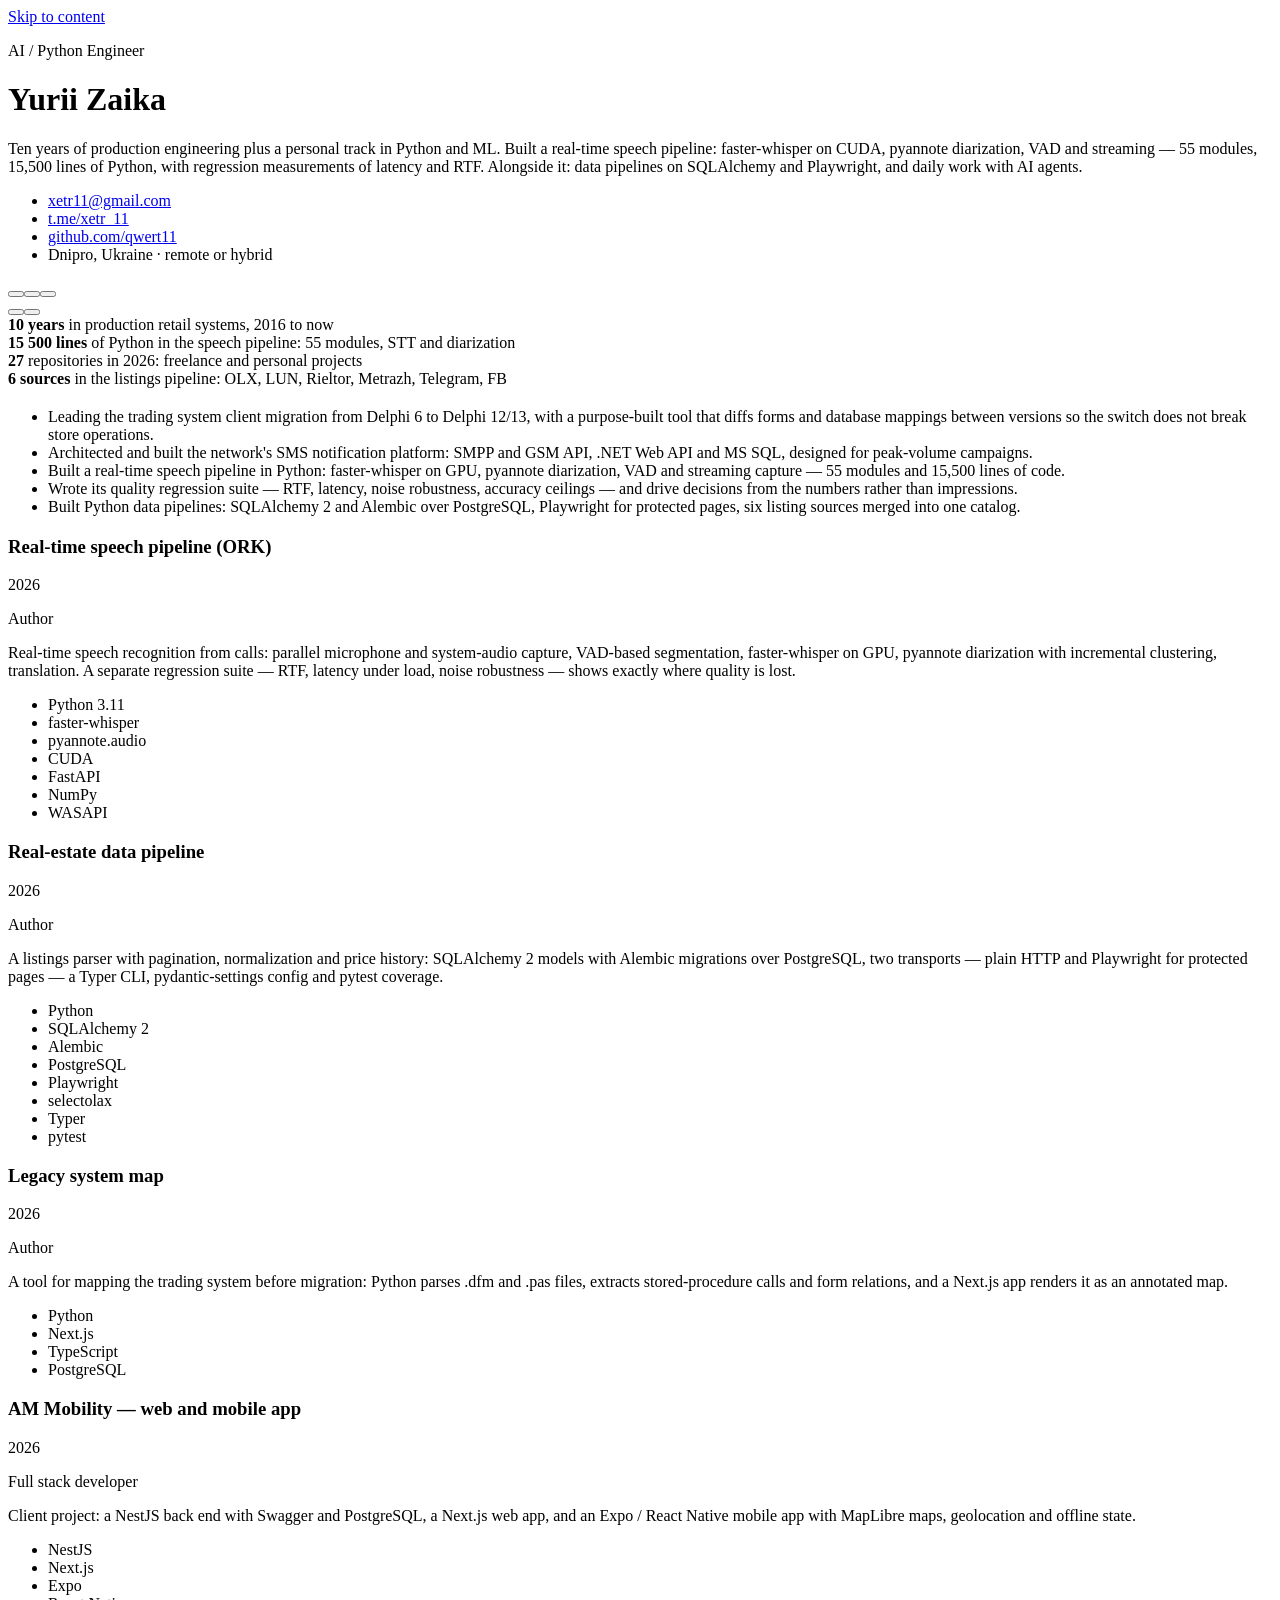
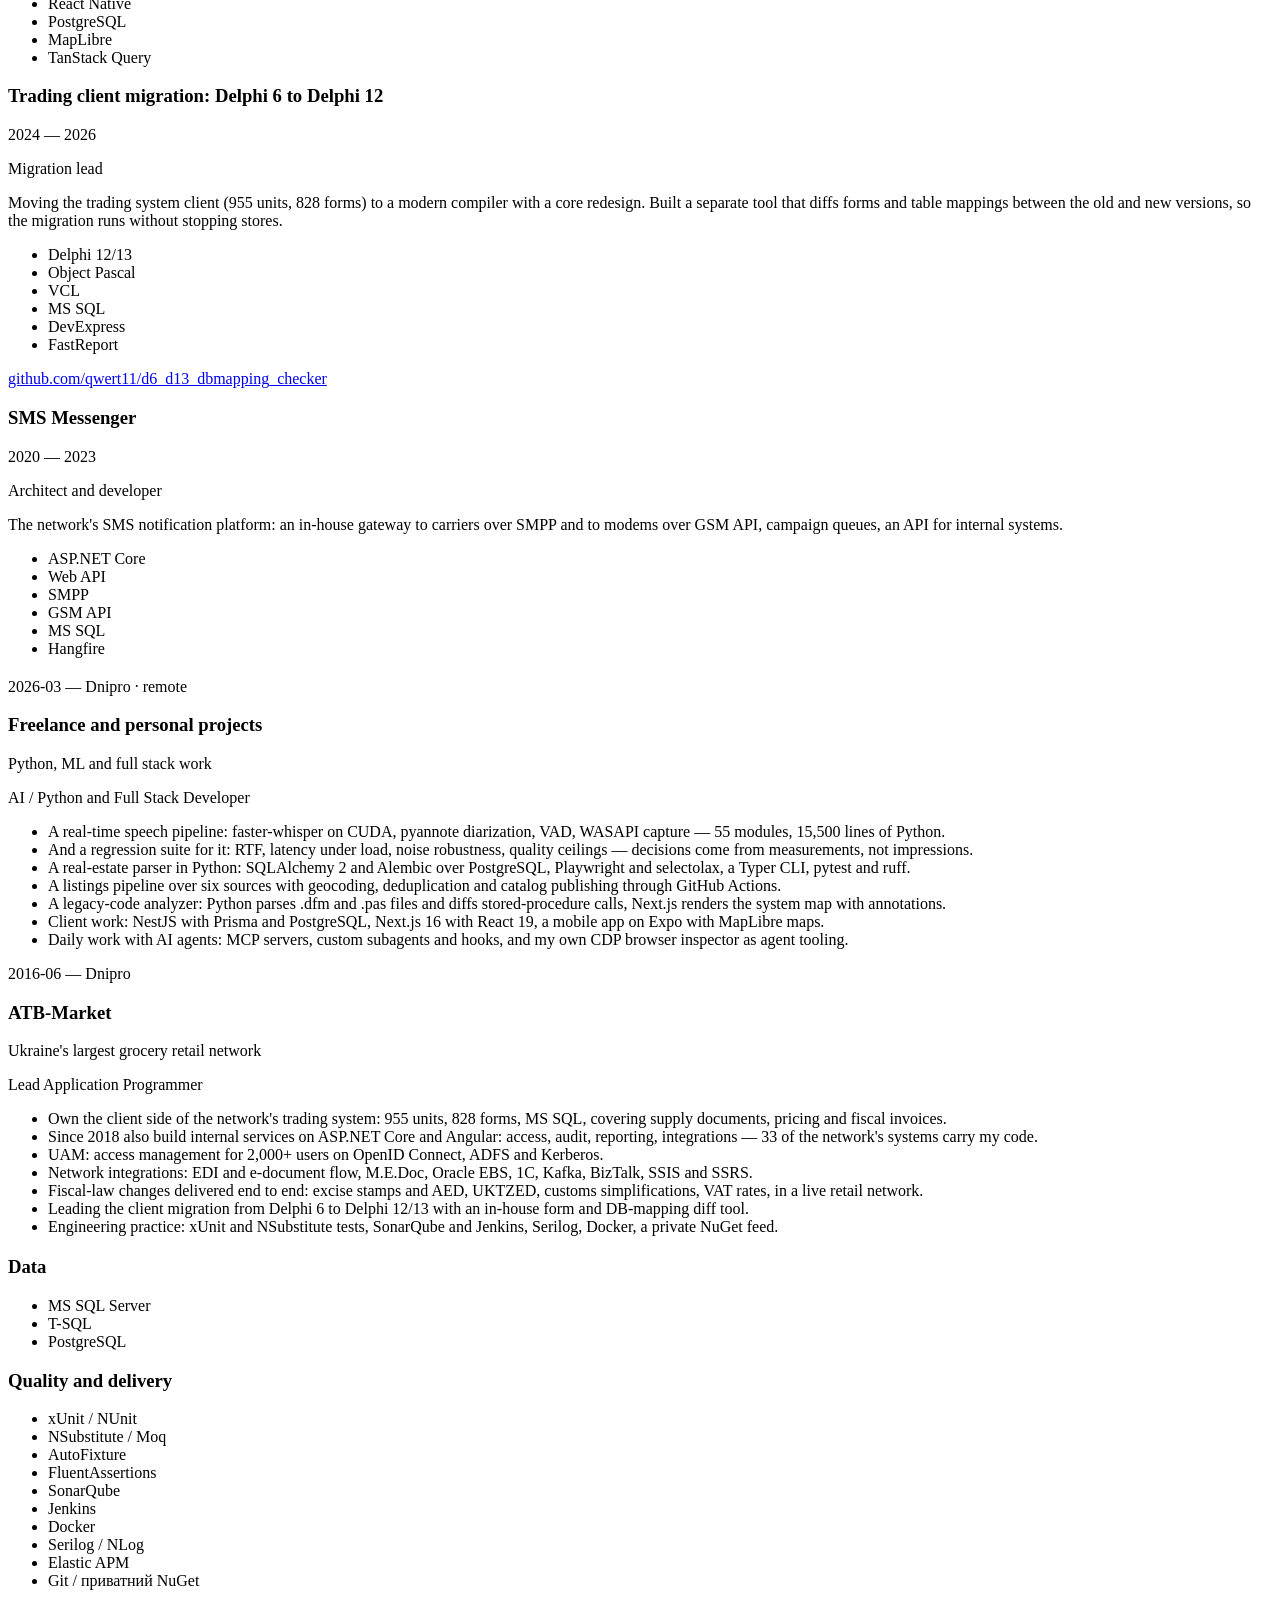
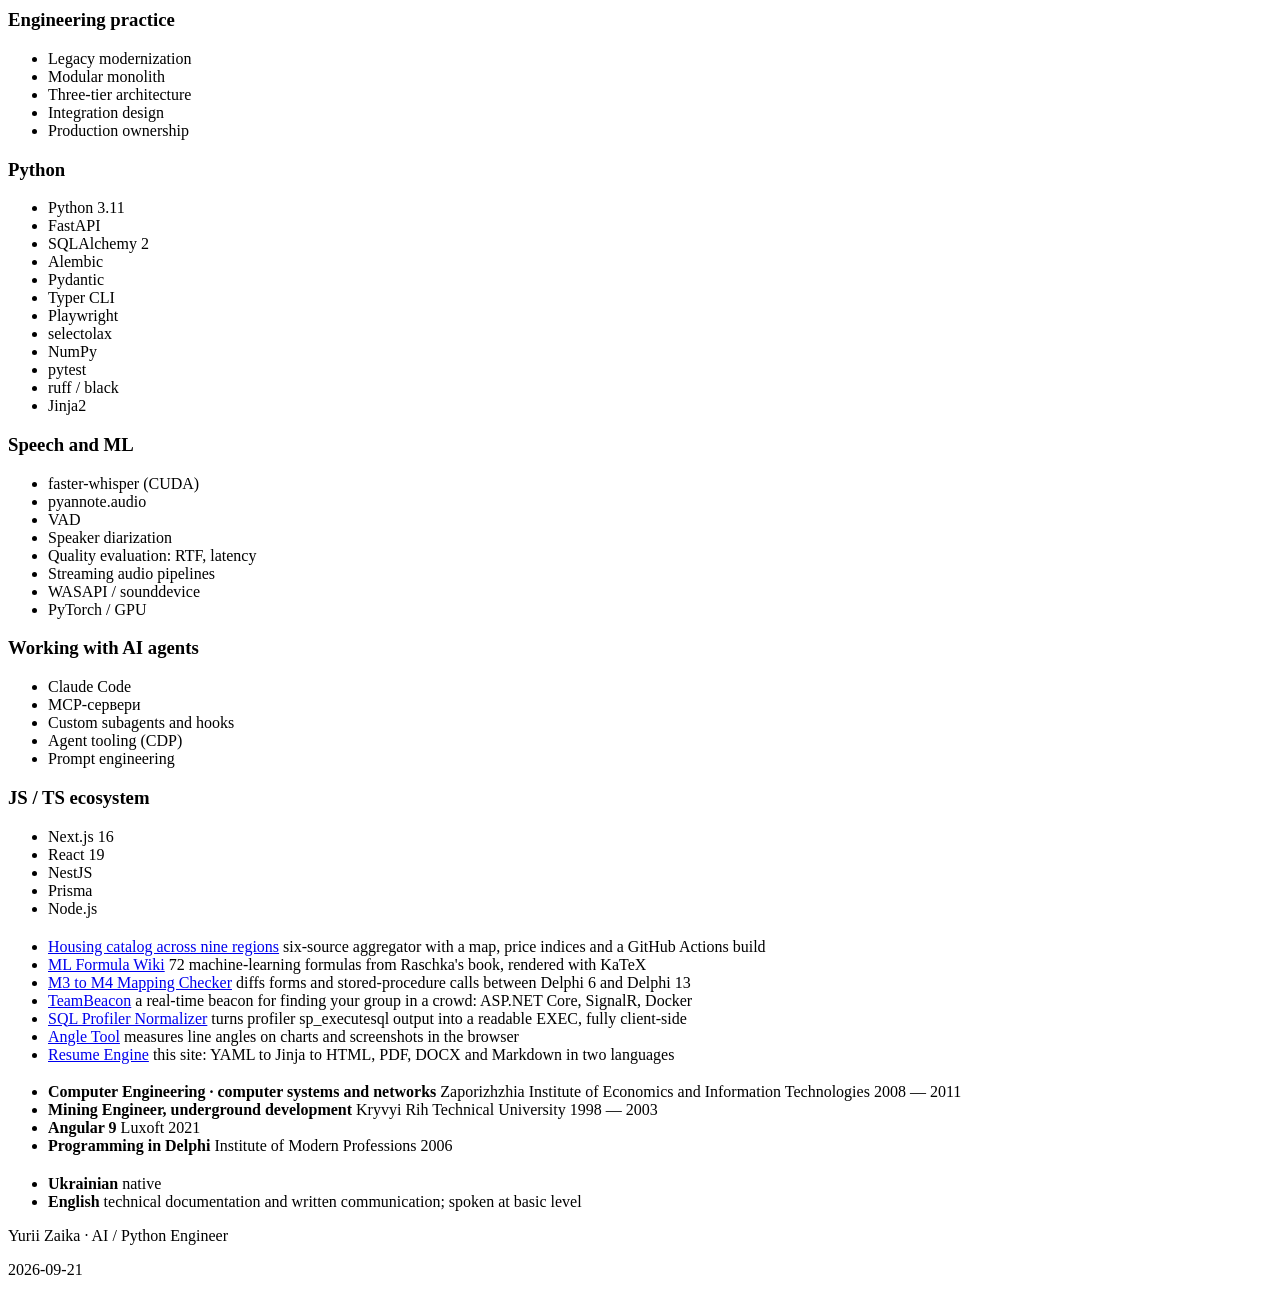
==== output/ai/index.html @ 25d749e8 "Профиль AI / Python и фриланс-проекты из GitHub - новая вкладка «AI / Python»: титул AI / Python Eng" ====
<!doctype html>
<html lang="en">
<head>
<meta charset="utf-8">
<meta name="viewport" content="width=device-width,initial-scale=1">
<title>Yurii Zaika — AI / Python Engineer</title>
<meta name="description" content="Ten years of production engineering plus a personal track in Python and ML. Built a real-time speech pipeline: faster-whisper on CUDA, pyannote diarization, VAD and streaming — 55 modules, 15,500 lines of Python, with regression measurements of latency and RTF. Alongside it: data pipelines on SQLAlchemy and Playwright, and daily work with AI agents.">
<link rel="preconnect" href="https://fonts.googleapis.com">
<link rel="preconnect" href="https://fonts.gstatic.com" crossorigin>
<link rel="stylesheet" href="https://fonts.googleapis.com/css2?family=Instrument+Sans:wght@400;500;600&family=Instrument+Serif:ital@0;1&family=JetBrains+Mono:wght@400;500&display=swap">
<link rel="stylesheet" href="../assets/css/site.css">
</head>
<body data-target="ai">
<script>window.RESUME_DATA = {"profile": {"name": {"uk": "Юрій Заїка", "en": "Yurii Zaika"}, "location": {"uk": "Дніпро, Україна · віддалено або гібрид", "en": "Dnipro, Ukraine · remote or hybrid"}, "titles": {"full": {"uk": "Провідний інженер ПЗ · .NET та Delphi", "en": "Lead Software Engineer · .NET & Delphi"}, "dotnet": {"uk": "Senior .NET інженер", "en": "Senior .NET Engineer"}, "delphi": {"uk": "Senior Delphi інженер · модернізація legacy", "en": "Senior Delphi Engineer · Legacy Modernization"}, "web": {"uk": "Full Stack інженер · .NET та Angular", "en": "Full Stack Engineer · .NET & Angular"}, "ai": {"uk": "AI / Python інженер", "en": "AI / Python Engineer"}}, "summary": {"full": {"uk": "Десять років усередині ядра однієї роздрібної мережі: торгова система на Delphi, якою щодня працюють магазини, і сервіси на ASP.NET Core, що поступово забирають її функції. Доступи для 2000+ користувачів, фіскальні та EDI-інтеграції, міграція клієнта з Delphi 6 на Delphi 12.", "en": "Ten years inside the core systems of one retail network: a Delphi trading platform that stores run on daily, and ASP.NET Core services that keep taking over its functions. Access control for 2,000+ users, fiscal and EDI integrations, and an ongoing Delphi 6 to Delphi 12 client migration."}, "dotnet": {"uk": "Senior .NET інженер: ASP.NET Core та Web API на .NET 7, EF Core і T-SQL, інтеграції з Kafka, EDI, M.E.Doc та Oracle EBS, аутентифікація через OIDC, ADFS і Kerberos. Власна система керування доступом на 2000+ користувачів.", "en": "Senior .NET engineer: ASP.NET Core and Web API on .NET 7, EF Core and T-SQL, integrations over Kafka, EDI, M.E.Doc and Oracle EBS, authentication through OIDC, ADFS and Kerberos. Built the in-house access management system used by 2,000+ people."}, "delphi": {"uk": "Delphi-інженер із десятирічним досвідом супроводу торгової системи у продакшені: 955 модулів, 828 форм, MS SQL. Веду міграцію клієнта з Delphi 6 на Delphi 12 і написав інструмент звіряння форм та мапінгу БД між версіями.", "en": "Delphi engineer with ten years of production ownership of a retail trading system: 955 units, 828 forms, MS SQL. Currently migrating the client from Delphi 6 to Delphi 12, with a purpose-built tool that diffs forms and database mappings between the two versions."}, "web": {"uk": "Full stack інженер: ASP.NET Core та Web API на бекенді, Angular 13 з Kendo UI і Razor на фронті, real-time через SignalR. Внутрішні системи для роздрібної мережі — доступи, аудит, звітність, інтеграції.", "en": "Full stack engineer: ASP.NET Core and Web API on the back end, Angular 13 with Kendo UI and Razor on the front, real-time over SignalR. Internal systems for a retail network: access control, audit, reporting, integrations."}, "ai": {"uk": "Десять років промислової розробки — і власний трек у Python та ML. Побудував голосовий пайплайн реального часу: faster-whisper на CUDA, діаризація pyannote, VAD і потокова обробка — 55 модулів, 15 500 рядків Python, з регресійними замірами затримки та RTF. Поряд — конвеєри даних на SQLAlchemy і Playwright та щоденна робота з ІІ-агентами.", "en": "Ten years of production engineering plus a personal track in Python and ML. Built a real-time speech pipeline: faster-whisper on CUDA, pyannote diarization, VAD and streaming — 55 modules, 15,500 lines of Python, with regression measurements of latency and RTF. Alongside it: data pipelines on SQLAlchemy and Playwright, and daily work with AI agents."}}, "contacts": [{"id": "email", "label": "xetr11@gmail.com", "href": "mailto:xetr11@gmail.com"}, {"id": "telegram", "label": "t.me/xetr_11", "href": "https://t.me/xetr_11"}, {"id": "github", "label": "github.com/qwert11", "href": "https://github.com/qwert11"}], "metrics": [{"value": "10", "unit": {"uk": "років", "en": "years"}, "label": {"uk": "у виробничих системах роздрібу, з 2016 і донині", "en": "in production retail systems, 2016 to now"}, "tags": ["full", "dotnet", "delphi", "web", "ai"]}, {"value": "2 000+", "unit": {"uk": "", "en": ""}, "label": {"uk": "користувачів у системі доступів, яку я побудував", "en": "users on the access system I built"}, "tags": ["full", "dotnet", "web"]}, {"value": "33", "unit": {"uk": "", "en": ""}, "label": {"uk": "внутрішні системи мережі, у яких є мій код", "en": "internal systems of the network carry my code"}, "tags": ["full", "dotnet", "delphi", "web"]}, {"value": "2", "unit": {"uk": "стеки", "en": "stacks"}, "label": {"uk": "Delphi і .NET — паралельно, без зупинки бізнесу", "en": "Delphi and .NET in parallel, with the business running"}, "tags": ["full", "delphi"]}, {"value": "955", "unit": {"uk": "модулів", "en": "units"}, "label": {"uk": "і 828 форм у клієнті торгової системи", "en": "and 828 forms in the trading system client"}, "tags": ["delphi"]}, {"value": ".NET 7", "unit": {"uk": "", "en": ""}, "label": {"uk": "основна платформа сервісів; ще 3.1, 5 і 6 у супроводі", "en": "the main service platform; 3.1, 5 and 6 also in support"}, "tags": ["dotnet", "web"]}, {"value": "15 500", "unit": {"uk": "рядків", "en": "lines"}, "label": {"uk": "Python у голосовому пайплайні: 55 модулів, STT і діаризація", "en": "of Python in the speech pipeline: 55 modules, STT and diarization"}, "tags": ["ai", "python"]}, {"value": "27", "unit": {"uk": "", "en": ""}, "label": {"uk": "репозиторіїв за 2026 рік: фриланс і власні проєкти", "en": "repositories in 2026: freelance and personal projects"}, "tags": ["ai", "python", "web"]}, {"value": "6", "unit": {"uk": "джерел", "en": "sources"}, "label": {"uk": "у конвеєрі збору оголошень: OLX, ЛУН, Rieltor, Metrazh, Telegram, FB", "en": "in the listings pipeline: OLX, LUN, Rieltor, Metrazh, Telegram, FB"}, "tags": ["ai", "python"]}], "sections": {"stack": {"uk": "Стек", "en": "Stack"}, "strengths": {"uk": "Що я зробив", "en": "What I delivered"}, "summary_cards": {"uk": "Коротко", "en": "At a glance"}, "projects": {"uk": "Ключові проєкти", "en": "Key projects"}, "details": {"uk": "Досвід", "en": "Experience"}, "education": {"uk": "Освіта та сертифікати", "en": "Education and certificates"}, "domain": {"uk": "Предметна область", "en": "Domain knowledge"}, "languages": {"uk": "Мови", "en": "Languages"}, "side": {"uk": "Код на GitHub", "en": "Code on GitHub"}}, "ui": {"auto": {"uk": "Авто", "en": "Auto"}, "light": {"uk": "Світла", "en": "Light"}, "dark": {"uk": "Темна", "en": "Dark"}, "pdf": {"uk": "PDF", "en": "PDF"}, "word": {"uk": "Word", "en": "Word"}, "markdown": {"uk": "Markdown", "en": "Markdown"}, "full": {"uk": "Все", "en": "Full"}, "dotnet": {"uk": ".NET", "en": ".NET"}, "delphi": {"uk": "Delphi", "en": "Delphi"}, "web": {"uk": "Web", "en": "Web"}, "ai": {"uk": "AI / Python", "en": "AI / Python"}, "ua": {"uk": "Укр", "en": "UA"}, "en": {"uk": "Анг", "en": "EN"}, "details_anchor": {"uk": "Деталі нижче", "en": "Details below"}, "present": {"uk": "донині", "en": "present"}, "profiles_hint": {"uk": "Профіль резюме", "en": "Resume profile"}}}, "sections": {"stack": {"uk": "Стек", "en": "Stack"}, "strengths": {"uk": "Що я зробив", "en": "What I delivered"}, "summary_cards": {"uk": "Коротко", "en": "At a glance"}, "projects": {"uk": "Ключові проєкти", "en": "Key projects"}, "details": {"uk": "Досвід", "en": "Experience"}, "education": {"uk": "Освіта та сертифікати", "en": "Education and certificates"}, "domain": {"uk": "Предметна область", "en": "Domain knowledge"}, "languages": {"uk": "Мови", "en": "Languages"}, "side": {"uk": "Код на GitHub", "en": "Code on GitHub"}}, "ui": {"auto": {"uk": "Авто", "en": "Auto"}, "light": {"uk": "Світла", "en": "Light"}, "dark": {"uk": "Темна", "en": "Dark"}, "pdf": {"uk": "PDF", "en": "PDF"}, "word": {"uk": "Word", "en": "Word"}, "markdown": {"uk": "Markdown", "en": "Markdown"}, "full": {"uk": "Все", "en": "Full"}, "dotnet": {"uk": ".NET", "en": ".NET"}, "delphi": {"uk": "Delphi", "en": "Delphi"}, "web": {"uk": "Web", "en": "Web"}, "ai": {"uk": "AI / Python", "en": "AI / Python"}, "ua": {"uk": "Укр", "en": "UA"}, "en": {"uk": "Анг", "en": "EN"}, "details_anchor": {"uk": "Деталі нижче", "en": "Details below"}, "present": {"uk": "донині", "en": "present"}, "profiles_hint": {"uk": "Профіль резюме", "en": "Resume profile"}}, "titleTextObj": {"uk": "AI / Python інженер", "en": "AI / Python Engineer"}, "summaryTextObj": {"uk": "Десять років промислової розробки — і власний трек у Python та ML. Побудував голосовий пайплайн реального часу: faster-whisper на CUDA, діаризація pyannote, VAD і потокова обробка — 55 модулів, 15 500 рядків Python, з регресійними замірами затримки та RTF. Поряд — конвеєри даних на SQLAlchemy і Playwright та щоденна робота з ІІ-агентами.", "en": "Ten years of production engineering plus a personal track in Python and ML. Built a real-time speech pipeline: faster-whisper on CUDA, pyannote diarization, VAD and streaming — 55 modules, 15,500 lines of Python, with regression measurements of latency and RTF. Alongside it: data pipelines on SQLAlchemy and Playwright, and daily work with AI agents."}};</script>
<script src="../assets/js/theme.js"></script>

<a class="skip" href="#main">Skip to content</a>

<header class="hero">
  <div class="wrap">
    <div class="hero-grid">
      <div class="hero-main">
        <p class="eyebrow" data-i18n-target-title>AI / Python Engineer</p>
        <h1 data-i18n-name>Yurii Zaika</h1>
        <p class="lead" data-i18n-summary>Ten years of production engineering plus a personal track in Python and ML. Built a real-time speech pipeline: faster-whisper on CUDA, pyannote diarization, VAD and streaming — 55 modules, 15,500 lines of Python, with regression measurements of latency and RTF. Alongside it: data pipelines on SQLAlchemy and Playwright, and daily work with AI agents.</p>
        <ul class="contacts">
          <li><a href="mailto:xetr11@gmail.com">xetr11@gmail.com</a></li>
          <li><a href="https://t.me/xetr_11" target="_blank" rel="noopener">t.me/xetr_11</a></li>
          <li><a href="https://github.com/qwert11" target="_blank" rel="noopener">github.com/qwert11</a></li>
          <li class="place" data-uk="Дніпро, Україна · віддалено або гібрид" data-en="Dnipro, Ukraine · remote or hybrid">Dnipro, Ukraine · remote or hybrid</li>
        </ul>
      </div>

      <div class="controls">
        <div class="ctl-row">
          <div class="seg" role="group" aria-label="Theme">
            <button type="button" data-theme-mode="auto"></button><button type="button" data-theme-mode="light"></button><button type="button" data-theme-mode="dark"></button>
          </div>
          <div class="seg" role="group" aria-label="Language">
            <button type="button" data-lang="uk"></button><button type="button" data-lang="en"></button>
          </div>
        </div>
        <div class="ctl-row downloads">
          <a class="btn primary" href="./resume.pdf" data-dl-pdf data-i18n-btn-pdf></a>
          <a class="btn" href="./resume.docx" data-dl-docx data-i18n-btn-word></a>
          <a class="btn" href="./resume.md" data-dl-md data-i18n-btn-markdown></a>
        </div>
      </div>
    </div>

    <nav class="profiles" aria-label="Resume profiles">
      <span class="profiles-hint" data-i18n-profiles-hint></span>
      <a href="../index.html" class="" data-i18n-nav-full></a>
      <a href="../dotnet/index.html" class="" data-i18n-nav-dotnet></a>
      <a href="../delphi/index.html" class="" data-i18n-nav-delphi></a>
      <a href="../web/index.html" class="" data-i18n-nav-web></a>
      <a href="../ai/index.html" class="active" data-i18n-nav-ai></a>
    </nav>
  </div>
</header>

<main id="main" class="wrap">

  <section class="metrics" aria-label="Key figures">
    <div class="metric">
      <b>10 <span class="unit" data-uk="років" data-en="years">years</span></b>
      <span data-uk="у виробничих системах роздрібу, з 2016 і донині" data-en="in production retail systems, 2016 to now">in production retail systems, 2016 to now</span>
    </div>
    <div class="metric">
      <b>15 500 <span class="unit" data-uk="рядків" data-en="lines">lines</span></b>
      <span data-uk="Python у голосовому пайплайні: 55 модулів, STT і діаризація" data-en="of Python in the speech pipeline: 55 modules, STT and diarization">of Python in the speech pipeline: 55 modules, STT and diarization</span>
    </div>
    <div class="metric">
      <b>27</b>
      <span data-uk="репозиторіїв за 2026 рік: фриланс і власні проєкти" data-en="repositories in 2026: freelance and personal projects">repositories in 2026: freelance and personal projects</span>
    </div>
    <div class="metric">
      <b>6 <span class="unit" data-uk="джерел" data-en="sources">sources</span></b>
      <span data-uk="у конвеєрі збору оголошень: OLX, ЛУН, Rieltor, Metrazh, Telegram, FB" data-en="in the listings pipeline: OLX, LUN, Rieltor, Metrazh, Telegram, FB">in the listings pipeline: OLX, LUN, Rieltor, Metrazh, Telegram, FB</span>
    </div>
  </section>

  <div class="columns">
    <div class="col-main">

      <section class="block">
        <h2 data-i18n-section-strengths></h2>
        <ul class="impact">
          <li data-uk="Веду міграцію клієнта торгової системи з Delphi 6 на Delphi 12/13 і написав інструмент, що звіряє форми та мапінг БД між версіями — щоб перехід не ламав продакшен магазинів." data-en="Leading the trading system client migration from Delphi 6 to Delphi 12/13, with a purpose-built tool that diffs forms and database mappings between versions so the switch does not break store operations.">Leading the trading system client migration from Delphi 6 to Delphi 12/13, with a purpose-built tool that diffs forms and database mappings between versions so the switch does not break store operations.</li>
          <li data-uk="Спроєктував і побудував платформу SMS-сповіщень мережі: SMPP і GSM API, .NET Web API та MS SQL, з архітектурою під пікові розсилки." data-en="Architected and built the network's SMS notification platform: SMPP and GSM API, .NET Web API and MS SQL, designed for peak-volume campaigns.">Architected and built the network's SMS notification platform: SMPP and GSM API, .NET Web API and MS SQL, designed for peak-volume campaigns.</li>
          <li data-uk="Побудував голосовий пайплайн реального часу на Python: faster-whisper на GPU, діаризація pyannote, VAD, потоковий захват — 55 модулів і 15 500 рядків коду." data-en="Built a real-time speech pipeline in Python: faster-whisper on GPU, pyannote diarization, VAD and streaming capture — 55 modules and 15,500 lines of code.">Built a real-time speech pipeline in Python: faster-whisper on GPU, pyannote diarization, VAD and streaming capture — 55 modules and 15,500 lines of code.</li>
          <li data-uk="Зробив для нього регресійні заміри якості — RTF, затримка, стійкість до шуму, межі точності — і веду рішення за цифрами, а не на слух." data-en="Wrote its quality regression suite — RTF, latency, noise robustness, accuracy ceilings — and drive decisions from the numbers rather than impressions.">Wrote its quality regression suite — RTF, latency, noise robustness, accuracy ceilings — and drive decisions from the numbers rather than impressions.</li>
          <li data-uk="Зібрав конвеєри даних на Python: SQLAlchemy 2 і Alembic поверх PostgreSQL, Playwright для захищених сторінок, шість джерел оголошень в одному каталозі." data-en="Built Python data pipelines: SQLAlchemy 2 and Alembic over PostgreSQL, Playwright for protected pages, six listing sources merged into one catalog.">Built Python data pipelines: SQLAlchemy 2 and Alembic over PostgreSQL, Playwright for protected pages, six listing sources merged into one catalog.</li>
        </ul>
      </section>

      <section class="block">
        <h2 data-i18n-section-projects></h2>
        <div class="projects">
          <article class="project">
            <div class="project-head">
              <h3 data-uk="Голосовий пайплайн реального часу (ORK)" data-en="Real-time speech pipeline (ORK)">Real-time speech pipeline (ORK)</h3>
              <span class="period">2026</span>
            </div>
            <p class="role" data-uk="Автор" data-en="Author">Author</p>
            <p data-uk="Розпізнавання мови зі звінків у реальному часі: паралельний захват мікрофона і системного звуку, нарізка по паузах через VAD, faster-whisper на GPU, діаризація pyannote з інкрементальною кластеризацією, переклад. Окремий набір регресійних замірів — RTF, затримка під навантаженням, стійкість до шуму — показує, де саме втрачається якість." data-en="Real-time speech recognition from calls: parallel microphone and system-audio capture, VAD-based segmentation, faster-whisper on GPU, pyannote diarization with incremental clustering, translation. A separate regression suite — RTF, latency under load, noise robustness — shows exactly where quality is lost.">Real-time speech recognition from calls: parallel microphone and system-audio capture, VAD-based segmentation, faster-whisper on GPU, pyannote diarization with incremental clustering, translation. A separate regression suite — RTF, latency under load, noise robustness — shows exactly where quality is lost.</p>
            <ul class="chips small"><li>Python 3.11</li><li>faster-whisper</li><li>pyannote.audio</li><li>CUDA</li><li>FastAPI</li><li>NumPy</li><li>WASAPI</li></ul>
          </article>
          <article class="project">
            <div class="project-head">
              <h3 data-uk="Конвеєр збору даних нерухомості" data-en="Real-estate data pipeline">Real-estate data pipeline</h3>
              <span class="period">2026</span>
            </div>
            <p class="role" data-uk="Автор" data-en="Author">Author</p>
            <p data-uk="Парсер оголошень із пагінацією, нормалізацією та історією цін: моделі на SQLAlchemy 2 з міграціями Alembic поверх PostgreSQL, два транспорти — HTTP і Playwright для сторінок із захистом, CLI на Typer, конфіг через pydantic-settings, тести pytest." data-en="A listings parser with pagination, normalization and price history: SQLAlchemy 2 models with Alembic migrations over PostgreSQL, two transports — plain HTTP and Playwright for protected pages — a Typer CLI, pydantic-settings config and pytest coverage.">A listings parser with pagination, normalization and price history: SQLAlchemy 2 models with Alembic migrations over PostgreSQL, two transports — plain HTTP and Playwright for protected pages — a Typer CLI, pydantic-settings config and pytest coverage.</p>
            <ul class="chips small"><li>Python</li><li>SQLAlchemy 2</li><li>Alembic</li><li>PostgreSQL</li><li>Playwright</li><li>selectolax</li><li>Typer</li><li>pytest</li></ul>
          </article>
          <article class="project">
            <div class="project-head">
              <h3 data-uk="Карта legacy-системи" data-en="Legacy system map">Legacy system map</h3>
              <span class="period">2026</span>
            </div>
            <p class="role" data-uk="Автор" data-en="Author">Author</p>
            <p data-uk="Інструмент для розбору торгової системи перед міграцією: Python парсить .dfm і .pas, витягує виклики процедур і зв'язки форм, Next.js показує це картою з анотаціями та коментарями по вузлах." data-en="A tool for mapping the trading system before migration: Python parses .dfm and .pas files, extracts stored-procedure calls and form relations, and a Next.js app renders it as an annotated map.">A tool for mapping the trading system before migration: Python parses .dfm and .pas files, extracts stored-procedure calls and form relations, and a Next.js app renders it as an annotated map.</p>
            <ul class="chips small"><li>Python</li><li>Next.js</li><li>TypeScript</li><li>PostgreSQL</li></ul>
          </article>
          <article class="project">
            <div class="project-head">
              <h3 data-uk="AM Mobility — веб і мобільний застосунок" data-en="AM Mobility — web and mobile app">AM Mobility — web and mobile app</h3>
              <span class="period">2026</span>
            </div>
            <p class="role" data-uk="Фулстек-розробник" data-en="Full stack developer">Full stack developer</p>
            <p data-uk="Клієнтський проєкт: бекенд на NestJS зі Swagger і PostgreSQL, вебчастина на Next.js, мобільний застосунок на Expo та React Native з картами MapLibre, геолокацією і офлайн-станом." data-en="Client project: a NestJS back end with Swagger and PostgreSQL, a Next.js web app, and an Expo / React Native mobile app with MapLibre maps, geolocation and offline state.">Client project: a NestJS back end with Swagger and PostgreSQL, a Next.js web app, and an Expo / React Native mobile app with MapLibre maps, geolocation and offline state.</p>
            <ul class="chips small"><li>NestJS</li><li>Next.js</li><li>Expo</li><li>React Native</li><li>PostgreSQL</li><li>MapLibre</li><li>TanStack Query</li></ul>
          </article>
          <article class="project">
            <div class="project-head">
              <h3 data-uk="Міграція торгового клієнта: Delphi 6 → Delphi 12" data-en="Trading client migration: Delphi 6 to Delphi 12">Trading client migration: Delphi 6 to Delphi 12</h3>
              <span class="period">2024 — 2026</span>
            </div>
            <p class="role" data-uk="Технічний лід міграції" data-en="Migration lead">Migration lead</p>
            <p data-uk="Переведення клієнта торгової системи (955 модулів, 828 форм) на сучасний компілятор із переробкою ядра. Написав окремий інструмент, що звіряє форми та мапінг таблиць між старою і новою версіями — міграція йде без зупинки магазинів." data-en="Moving the trading system client (955 units, 828 forms) to a modern compiler with a core redesign. Built a separate tool that diffs forms and table mappings between the old and new versions, so the migration runs without stopping stores.">Moving the trading system client (955 units, 828 forms) to a modern compiler with a core redesign. Built a separate tool that diffs forms and table mappings between the old and new versions, so the migration runs without stopping stores.</p>
            <ul class="chips small"><li>Delphi 12/13</li><li>Object Pascal</li><li>VCL</li><li>MS SQL</li><li>DevExpress</li><li>FastReport</li></ul>
            <p class="project-link"><a href="https://github.com/qwert11/d6_d13_dbmapping_checker" target="_blank" rel="noopener">github.com/qwert11/d6_d13_dbmapping_checker</a></p>
          </article>
          <article class="project">
            <div class="project-head">
              <h3 data-uk="SMS Messenger" data-en="SMS Messenger">SMS Messenger</h3>
              <span class="period">2020 — 2023</span>
            </div>
            <p class="role" data-uk="Архітектор і розробник" data-en="Architect and developer">Architect and developer</p>
            <p data-uk="Платформа SMS-сповіщень мережі: власний шлюз до операторів через SMPP і до модемів через GSM API, черги розсилок, API для внутрішніх систем." data-en="The network's SMS notification platform: an in-house gateway to carriers over SMPP and to modems over GSM API, campaign queues, an API for internal systems.">The network's SMS notification platform: an in-house gateway to carriers over SMPP and to modems over GSM API, campaign queues, an API for internal systems.</p>
            <ul class="chips small"><li>ASP.NET Core</li><li>Web API</li><li>SMPP</li><li>GSM API</li><li>MS SQL</li><li>Hangfire</li></ul>
          </article>
        </div>
      </section>

      <section class="block">
        <h2 data-i18n-section-details></h2>
        <div class="jobs">
          <article class="job">
            <div class="job-when"><span class="period">2026-03 — <span data-i18n-present></span></span><span class="city" data-uk="Дніпро · віддалено" data-en="Dnipro · remote">Dnipro · remote</span></div>
            <div class="job-body">
              <h3 data-uk="Фриланс і власні проєкти" data-en="Freelance and personal projects">Freelance and personal projects</h3>
              <p class="note" data-uk="Python, ML та фулстек-розробка" data-en="Python, ML and full stack work">Python, ML and full stack work</p>
              <p class="role" data-uk="AI / Python та full stack розробник" data-en="AI / Python and Full Stack Developer">AI / Python and Full Stack Developer</p>
              <ul class="clean">
                <li data-uk="Голосовий пайплайн реального часу: faster-whisper на CUDA, діаризація pyannote, VAD, потоковий захват WASAPI — 55 модулів, 15 500 рядків Python." data-en="A real-time speech pipeline: faster-whisper on CUDA, pyannote diarization, VAD, WASAPI capture — 55 modules, 15,500 lines of Python.">A real-time speech pipeline: faster-whisper on CUDA, pyannote diarization, VAD, WASAPI capture — 55 modules, 15,500 lines of Python.</li>
                <li data-uk="Для нього ж — набір регресійних замірів: RTF, затримка під навантаженням, стійкість до шуму, межі якості; рішення приймаю за цифрами, а не на слух." data-en="And a regression suite for it: RTF, latency under load, noise robustness, quality ceilings — decisions come from measurements, not impressions.">And a regression suite for it: RTF, latency under load, noise robustness, quality ceilings — decisions come from measurements, not impressions.</li>
                <li data-uk="Парсер нерухомості на Python: SQLAlchemy 2 і Alembic поверх PostgreSQL, Playwright та selectolax, CLI на Typer, pytest і ruff." data-en="A real-estate parser in Python: SQLAlchemy 2 and Alembic over PostgreSQL, Playwright and selectolax, a Typer CLI, pytest and ruff.">A real-estate parser in Python: SQLAlchemy 2 and Alembic over PostgreSQL, Playwright and selectolax, a Typer CLI, pytest and ruff.</li>
                <li data-uk="Конвеєр збору оголошень із шести джерел із геокодуванням, дедублікацією і публікацією каталогу через GitHub Actions." data-en="A listings pipeline over six sources with geocoding, deduplication and catalog publishing through GitHub Actions.">A listings pipeline over six sources with geocoding, deduplication and catalog publishing through GitHub Actions.</li>
                <li data-uk="Аналізатор legacy-коду: Python розбирає .dfm і .pas та звіряє виклики процедур, Next.js показує карту системи з анотаціями." data-en="A legacy-code analyzer: Python parses .dfm and .pas files and diffs stored-procedure calls, Next.js renders the system map with annotations.">A legacy-code analyzer: Python parses .dfm and .pas files and diffs stored-procedure calls, Next.js renders the system map with annotations.</li>
                <li data-uk="Клієнтські проєкти: NestJS з Prisma і PostgreSQL, Next.js 16 з React 19, мобільний застосунок на Expo з картами MapLibre." data-en="Client work: NestJS with Prisma and PostgreSQL, Next.js 16 with React 19, a mobile app on Expo with MapLibre maps.">Client work: NestJS with Prisma and PostgreSQL, Next.js 16 with React 19, a mobile app on Expo with MapLibre maps.</li>
                <li data-uk="Щоденна робота з ІІ-агентами: MCP-сервери, власні субагенти та хуки, свій CDP-інспектор браузера як інструмент для агентів." data-en="Daily work with AI agents: MCP servers, custom subagents and hooks, and my own CDP browser inspector as agent tooling.">Daily work with AI agents: MCP servers, custom subagents and hooks, and my own CDP browser inspector as agent tooling.</li>
              </ul>
            </div>
          </article>
          <article class="job">
            <div class="job-when"><span class="period">2016-06 — <span data-i18n-present></span></span><span class="city" data-uk="Дніпро" data-en="Dnipro">Dnipro</span></div>
            <div class="job-body">
              <h3 data-uk="АТБ-Маркет" data-en="ATB-Market">ATB-Market</h3>
              <p class="note" data-uk="найбільша продуктова мережа України" data-en="Ukraine's largest grocery retail network">Ukraine's largest grocery retail network</p>
              <p class="role" data-uk="Провідний прикладний програміст" data-en="Lead Application Programmer">Lead Application Programmer</p>
              <ul class="clean">
                <li data-uk="Відповідаю за клієнтську частину торгової системи мережі: 955 модулів, 828 форм, MS SQL — документи постачання, ціни, фіскальні накладні." data-en="Own the client side of the network's trading system: 955 units, 828 forms, MS SQL, covering supply documents, pricing and fiscal invoices.">Own the client side of the network's trading system: 955 units, 828 forms, MS SQL, covering supply documents, pricing and fiscal invoices.</li>
                <li data-uk="З 2018 паралельно будую внутрішні сервіси на ASP.NET Core і Angular: доступи, аудит, звітність, інтеграції — 33 системи мережі містять мій код." data-en="Since 2018 also build internal services on ASP.NET Core and Angular: access, audit, reporting, integrations — 33 of the network's systems carry my code.">Since 2018 also build internal services on ASP.NET Core and Angular: access, audit, reporting, integrations — 33 of the network's systems carry my code.</li>
                <li data-uk="UAM: система керування доступом для 2000+ користувачів на OpenID Connect, ADFS і Kerberos." data-en="UAM: access management for 2,000+ users on OpenID Connect, ADFS and Kerberos.">UAM: access management for 2,000+ users on OpenID Connect, ADFS and Kerberos.</li>
                <li data-uk="Інтеграції мережі: EDI та ЕДО, M.E.Doc, Oracle EBS, 1С, Kafka, BizTalk, SSIS та SSRS." data-en="Network integrations: EDI and e-document flow, M.E.Doc, Oracle EBS, 1C, Kafka, BizTalk, SSIS and SSRS.">Network integrations: EDI and e-document flow, M.E.Doc, Oracle EBS, 1C, Kafka, BizTalk, SSIS and SSRS.</li>
                <li data-uk="Фіскальні зміни наскрізь по системах: еАкциз і АЕД, УКТЗЕД, митні спрощення, ставки ПДВ — у працюючій мережі." data-en="Fiscal-law changes delivered end to end: excise stamps and AED, UKTZED, customs simplifications, VAT rates, in a live retail network.">Fiscal-law changes delivered end to end: excise stamps and AED, UKTZED, customs simplifications, VAT rates, in a live retail network.</li>
                <li data-uk="Веду міграцію клієнта з Delphi 6 на Delphi 12/13 з власним інструментом звіряння форм і мапінгу БД." data-en="Leading the client migration from Delphi 6 to Delphi 12/13 with an in-house form and DB-mapping diff tool.">Leading the client migration from Delphi 6 to Delphi 12/13 with an in-house form and DB-mapping diff tool.</li>
                <li data-uk="Інженерна практика: тести на xUnit і NSubstitute, SonarQube та Jenkins, Serilog, Docker, приватний NuGet." data-en="Engineering practice: xUnit and NSubstitute tests, SonarQube and Jenkins, Serilog, Docker, a private NuGet feed.">Engineering practice: xUnit and NSubstitute tests, SonarQube and Jenkins, Serilog, Docker, a private NuGet feed.</li>
              </ul>
            </div>
          </article>
        </div>
      </section>

    </div>

    <aside class="col-side">

      <section class="block">
        <h2 data-i18n-section-stack></h2>
        <div class="skill-group">
          <h3 data-uk="Дані" data-en="Data">Data</h3>
          <ul class="chips"><li data-uk="MS SQL Server" data-en="MS SQL Server">MS SQL Server</li><li data-uk="T-SQL" data-en="T-SQL">T-SQL</li><li data-uk="PostgreSQL" data-en="PostgreSQL">PostgreSQL</li></ul>
        </div>
        <div class="skill-group">
          <h3 data-uk="Якість і постачання" data-en="Quality and delivery">Quality and delivery</h3>
          <ul class="chips"><li data-uk="xUnit / NUnit" data-en="xUnit / NUnit">xUnit / NUnit</li><li data-uk="NSubstitute / Moq" data-en="NSubstitute / Moq">NSubstitute / Moq</li><li data-uk="AutoFixture" data-en="AutoFixture">AutoFixture</li><li data-uk="FluentAssertions" data-en="FluentAssertions">FluentAssertions</li><li data-uk="SonarQube" data-en="SonarQube">SonarQube</li><li data-uk="Jenkins" data-en="Jenkins">Jenkins</li><li data-uk="Docker" data-en="Docker">Docker</li><li data-uk="Serilog / NLog" data-en="Serilog / NLog">Serilog / NLog</li><li data-uk="Elastic APM" data-en="Elastic APM">Elastic APM</li><li data-uk="Git / приватний NuGet" data-en="Git / приватний NuGet">Git / приватний NuGet</li></ul>
        </div>
        <div class="skill-group">
          <h3 data-uk="Підходи" data-en="Engineering practice">Engineering practice</h3>
          <ul class="chips"><li data-uk="Модернізація legacy" data-en="Legacy modernization">Legacy modernization</li><li data-uk="Модульний моноліт" data-en="Modular monolith">Modular monolith</li><li data-uk="Трирівнева архітектура" data-en="Three-tier architecture">Three-tier architecture</li><li data-uk="Проєктування інтеграцій" data-en="Integration design">Integration design</li><li data-uk="Робота в проді 24/7" data-en="Production ownership">Production ownership</li></ul>
        </div>
        <div class="skill-group">
          <h3 data-uk="Python" data-en="Python">Python</h3>
          <ul class="chips"><li data-uk="Python 3.11" data-en="Python 3.11">Python 3.11</li><li data-uk="FastAPI" data-en="FastAPI">FastAPI</li><li data-uk="SQLAlchemy 2" data-en="SQLAlchemy 2">SQLAlchemy 2</li><li data-uk="Alembic" data-en="Alembic">Alembic</li><li data-uk="Pydantic" data-en="Pydantic">Pydantic</li><li data-uk="Typer CLI" data-en="Typer CLI">Typer CLI</li><li data-uk="Playwright" data-en="Playwright">Playwright</li><li data-uk="selectolax" data-en="selectolax">selectolax</li><li data-uk="NumPy" data-en="NumPy">NumPy</li><li data-uk="pytest" data-en="pytest">pytest</li><li data-uk="ruff / black" data-en="ruff / black">ruff / black</li><li data-uk="Jinja2" data-en="Jinja2">Jinja2</li></ul>
        </div>
        <div class="skill-group">
          <h3 data-uk="Мова та ML" data-en="Speech and ML">Speech and ML</h3>
          <ul class="chips"><li data-uk="faster-whisper (CUDA)" data-en="faster-whisper (CUDA)">faster-whisper (CUDA)</li><li data-uk="pyannote.audio" data-en="pyannote.audio">pyannote.audio</li><li data-uk="VAD" data-en="VAD">VAD</li><li data-uk="Діаризація мовців" data-en="Speaker diarization">Speaker diarization</li><li data-uk="Оцінка якості: RTF, затримка" data-en="Quality evaluation: RTF, latency">Quality evaluation: RTF, latency</li><li data-uk="Потокова обробка аудіо" data-en="Streaming audio pipelines">Streaming audio pipelines</li><li data-uk="WASAPI / sounddevice" data-en="WASAPI / sounddevice">WASAPI / sounddevice</li><li data-uk="PyTorch / GPU" data-en="PyTorch / GPU">PyTorch / GPU</li></ul>
        </div>
        <div class="skill-group">
          <h3 data-uk="Робота з ІІ-агентами" data-en="Working with AI agents">Working with AI agents</h3>
          <ul class="chips"><li data-uk="Claude Code" data-en="Claude Code">Claude Code</li><li data-uk="MCP-сервери" data-en="MCP-сервери">MCP-сервери</li><li data-uk="Власні субагенти та хуки" data-en="Custom subagents and hooks">Custom subagents and hooks</li><li data-uk="Інструменти для агентів (CDP)" data-en="Agent tooling (CDP)">Agent tooling (CDP)</li><li data-uk="Промпт-інженерія" data-en="Prompt engineering">Prompt engineering</li></ul>
        </div>
        <div class="skill-group">
          <h3 data-uk="JS / TS екосистема" data-en="JS / TS ecosystem">JS / TS ecosystem</h3>
          <ul class="chips"><li data-uk="Next.js 16" data-en="Next.js 16">Next.js 16</li><li data-uk="React 19" data-en="React 19">React 19</li><li data-uk="NestJS" data-en="NestJS">NestJS</li><li data-uk="Prisma" data-en="Prisma">Prisma</li><li data-uk="Node.js" data-en="Node.js">Node.js</li></ul>
        </div>
      </section>
      <section class="block">
        <h2 data-i18n-section-side></h2>
        <ul class="side">
          <li>
            <a href="https://github.com/qwert11/budynky-zahid" target="_blank" rel="noopener" data-uk="Каталог житла по дев'яти областях" data-en="Housing catalog across nine regions">Housing catalog across nine regions</a>
            <span data-uk="агрегатор шести джерел, карта, індекси цін, збірка через GitHub Actions" data-en="six-source aggregator with a map, price indices and a GitHub Actions build">six-source aggregator with a map, price indices and a GitHub Actions build</span>
          </li>
          <li>
            <a href="https://github.com/qwert11/ML-Formula-Wiki" target="_blank" rel="noopener" data-uk="ML Formula Wiki" data-en="ML Formula Wiki">ML Formula Wiki</a>
            <span data-uk="72 формули машинного навчання з книги Рашки, рендер KaTeX" data-en="72 machine-learning formulas from Raschka's book, rendered with KaTeX">72 machine-learning formulas from Raschka's book, rendered with KaTeX</span>
          </li>
          <li>
            <a href="https://github.com/qwert11/d6_d13_dbmapping_checker" target="_blank" rel="noopener" data-uk="M3 → M4 Mapping Checker" data-en="M3 to M4 Mapping Checker">M3 to M4 Mapping Checker</a>
            <span data-uk="звіряння форм і викликів процедур між Delphi 6 і Delphi 13" data-en="diffs forms and stored-procedure calls between Delphi 6 and Delphi 13">diffs forms and stored-procedure calls between Delphi 6 and Delphi 13</span>
          </li>
          <li>
            <a href="https://github.com/qwert11/TeamBeacon" target="_blank" rel="noopener" data-uk="TeamBeacon" data-en="TeamBeacon">TeamBeacon</a>
            <span data-uk="real-time маяк для пошуку своїх у натовпі: ASP.NET Core, SignalR, Docker" data-en="a real-time beacon for finding your group in a crowd: ASP.NET Core, SignalR, Docker">a real-time beacon for finding your group in a crowd: ASP.NET Core, SignalR, Docker</span>
          </li>
          <li>
            <a href="https://github.com/qwert11/sql-profiler-normalizer" target="_blank" rel="noopener" data-uk="SQL Profiler Normalizer" data-en="SQL Profiler Normalizer">SQL Profiler Normalizer</a>
            <span data-uk="перетворює sp_executesql із профайлера на читабельний EXEC, повністю у браузері" data-en="turns profiler sp_executesql output into a readable EXEC, fully client-side">turns profiler sp_executesql output into a readable EXEC, fully client-side</span>
          </li>
          <li>
            <a href="https://github.com/qwert11/slope-angle" target="_blank" rel="noopener" data-uk="Angle Tool" data-en="Angle Tool">Angle Tool</a>
            <span data-uk="вимірювання кутів на графіках і скриншотах прямо у браузері" data-en="measures line angles on charts and screenshots in the browser">measures line angles on charts and screenshots in the browser</span>
          </li>
          <li>
            <a href="https://github.com/qwert11/resume2" target="_blank" rel="noopener" data-uk="Resume Engine" data-en="Resume Engine">Resume Engine</a>
            <span data-uk="цей сайт: YAML → Jinja → HTML, PDF, DOCX і Markdown двома мовами" data-en="this site: YAML to Jinja to HTML, PDF, DOCX and Markdown in two languages">this site: YAML to Jinja to HTML, PDF, DOCX and Markdown in two languages</span>
          </li>
        </ul>
      </section>

      <section class="block">
        <h2 data-i18n-section-education></h2>
        <ul class="edu">
          <li class="degree">
            <strong data-uk="Комп'ютерна інженерія · комп'ютерні системи та мережі" data-en="Computer Engineering · computer systems and networks">Computer Engineering · computer systems and networks</strong>
            <span data-uk="Запорізький інститут економіки та інформаційних технологій" data-en="Zaporizhzhia Institute of Economics and Information Technologies">Zaporizhzhia Institute of Economics and Information Technologies</span>
            <span class="period">2008 — 2011</span>
          </li>
          <li class="degree">
            <strong data-uk="Гірничий інженер підземних розробок" data-en="Mining Engineer, underground development">Mining Engineer, underground development</strong>
            <span data-uk="Криворізький технічний університет" data-en="Kryvyi Rih Technical University">Kryvyi Rih Technical University</span>
            <span class="period">1998 — 2003</span>
          </li>
          <li class="certificate">
            <strong data-uk="Angular 9" data-en="Angular 9">Angular 9</strong>
            <span data-uk="Luxoft" data-en="Luxoft">Luxoft</span>
            <span class="period">2021</span>
          </li>
          <li class="certificate">
            <strong data-uk="Програмування в середовищі Delphi" data-en="Programming in Delphi">Programming in Delphi</strong>
            <span data-uk="Інститут сучасних професій" data-en="Institute of Modern Professions">Institute of Modern Professions</span>
            <span class="period">2006</span>
          </li>
        </ul>
      </section>

      <section class="block">
        <h2 data-i18n-section-languages></h2>
        <ul class="langs">
          <li><strong data-uk="Українська" data-en="Ukrainian">Ukrainian</strong> <span data-uk="рідна" data-en="native">native</span></li>
          <li><strong data-uk="Англійська" data-en="English">English</strong> <span data-uk="технічна документація і листування; розмовна — базова" data-en="technical documentation and written communication; spoken at basic level">technical documentation and written communication; spoken at basic level</span></li>
        </ul>
      </section>

    </aside>
  </div>
</main>

<footer class="wrap site-foot">
  <p><span data-i18n-name>Yurii Zaika</span> · <span data-i18n-target-title>AI / Python Engineer</span></p>
  <p class="muted">2026-09-21</p>
</footer>

<script src="../assets/js/i18n.js"></script>
</body>
</html>
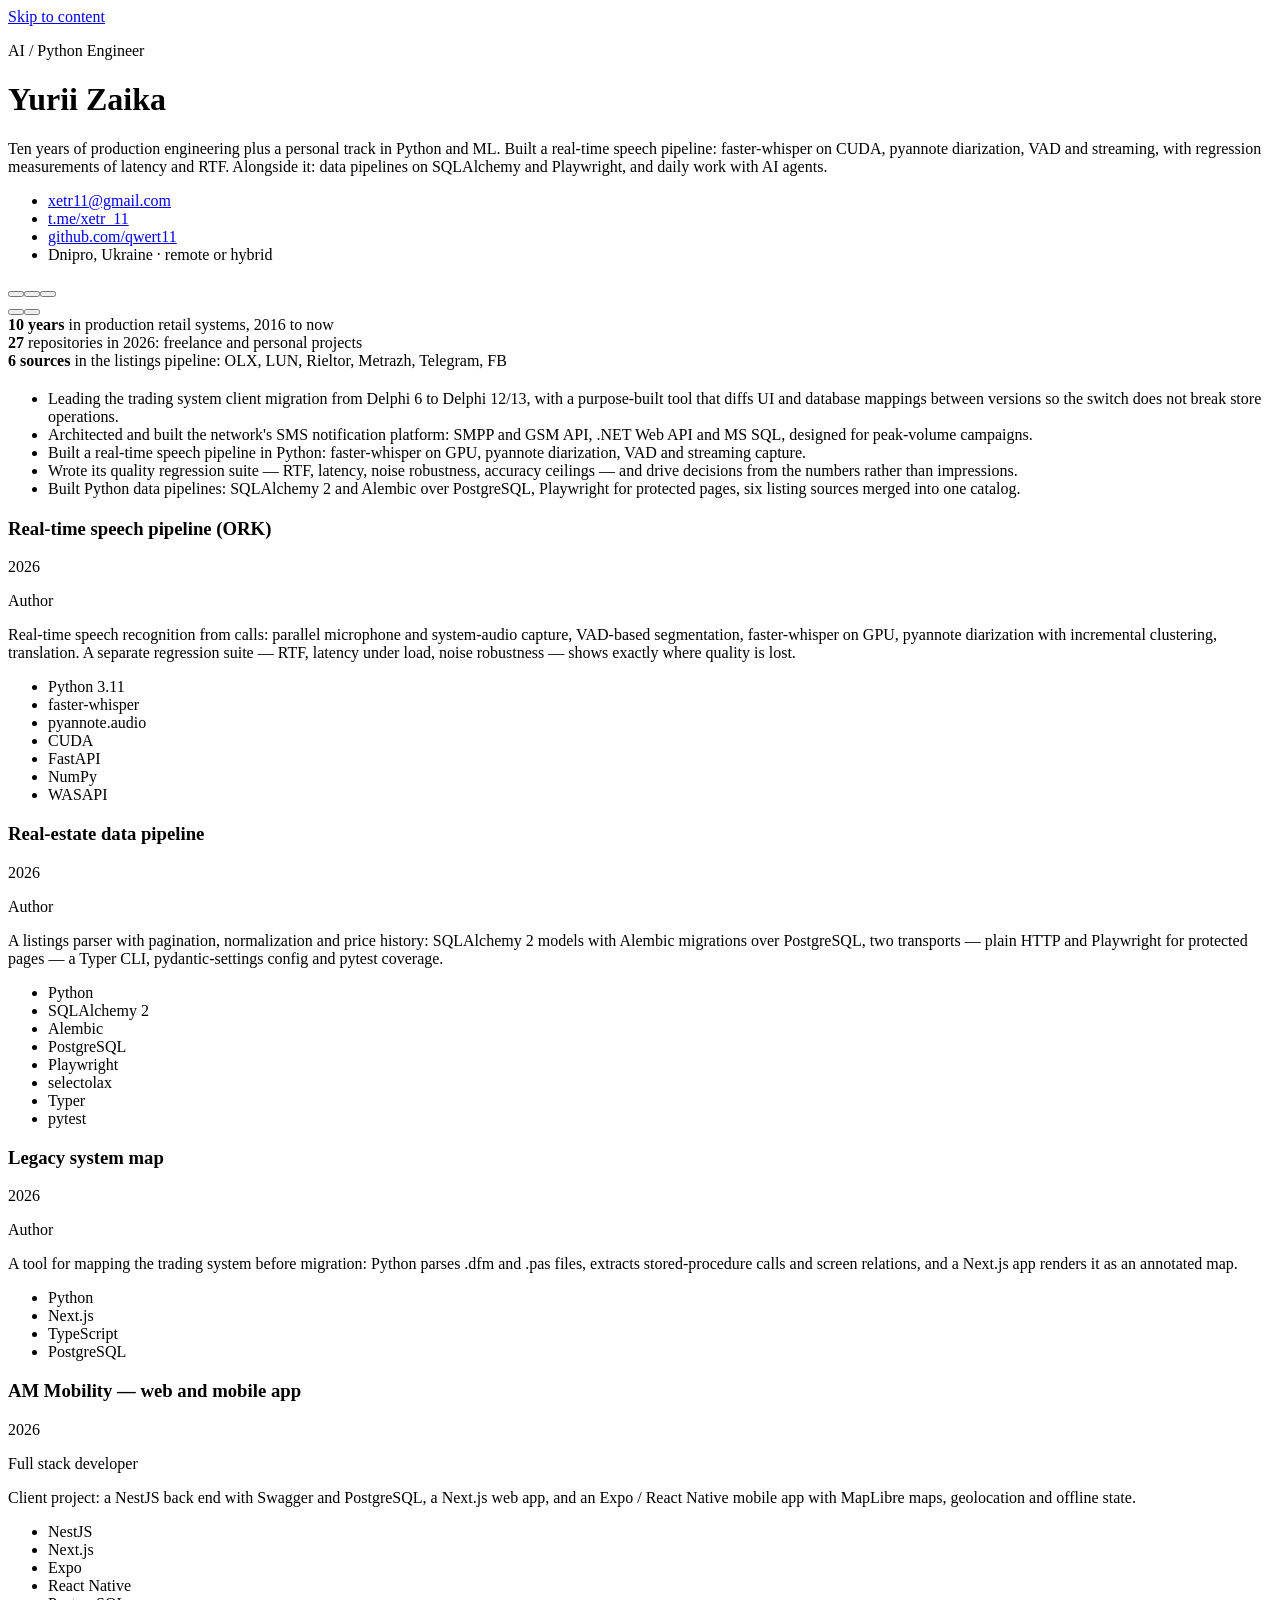
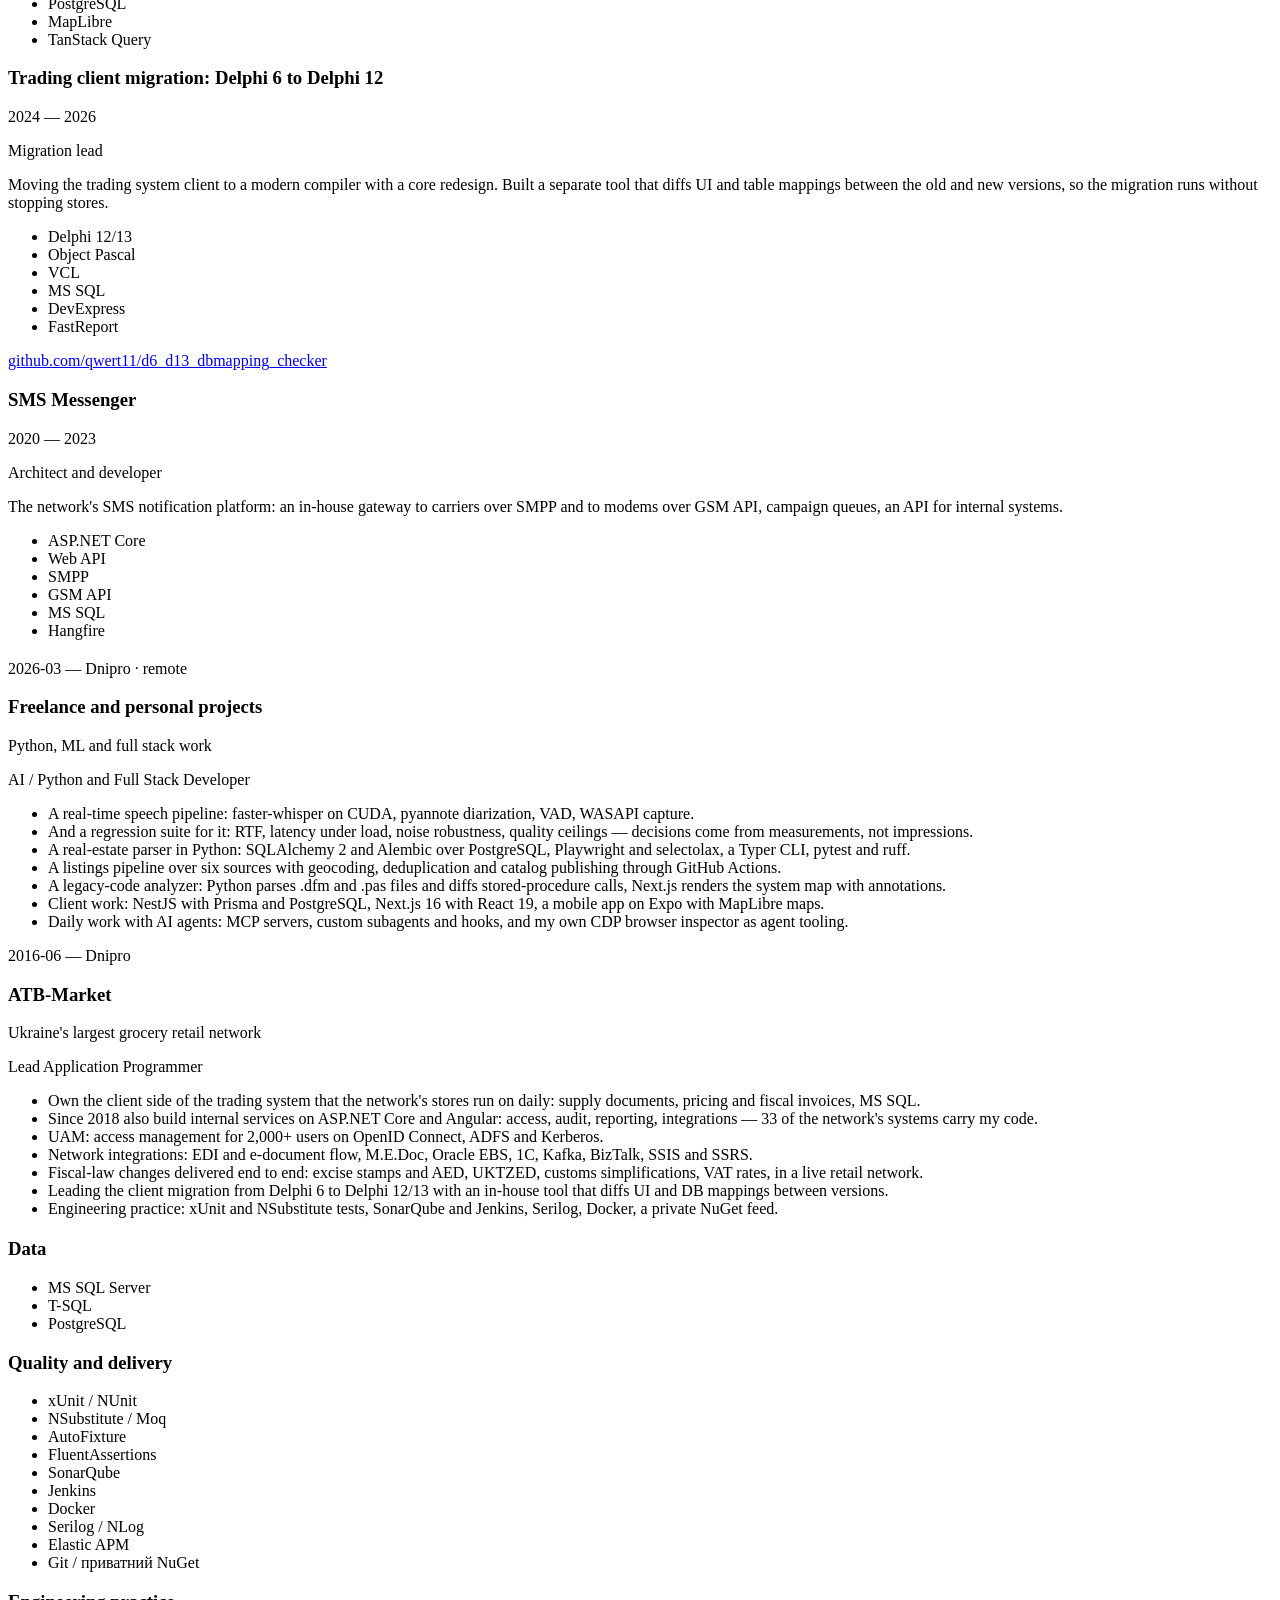
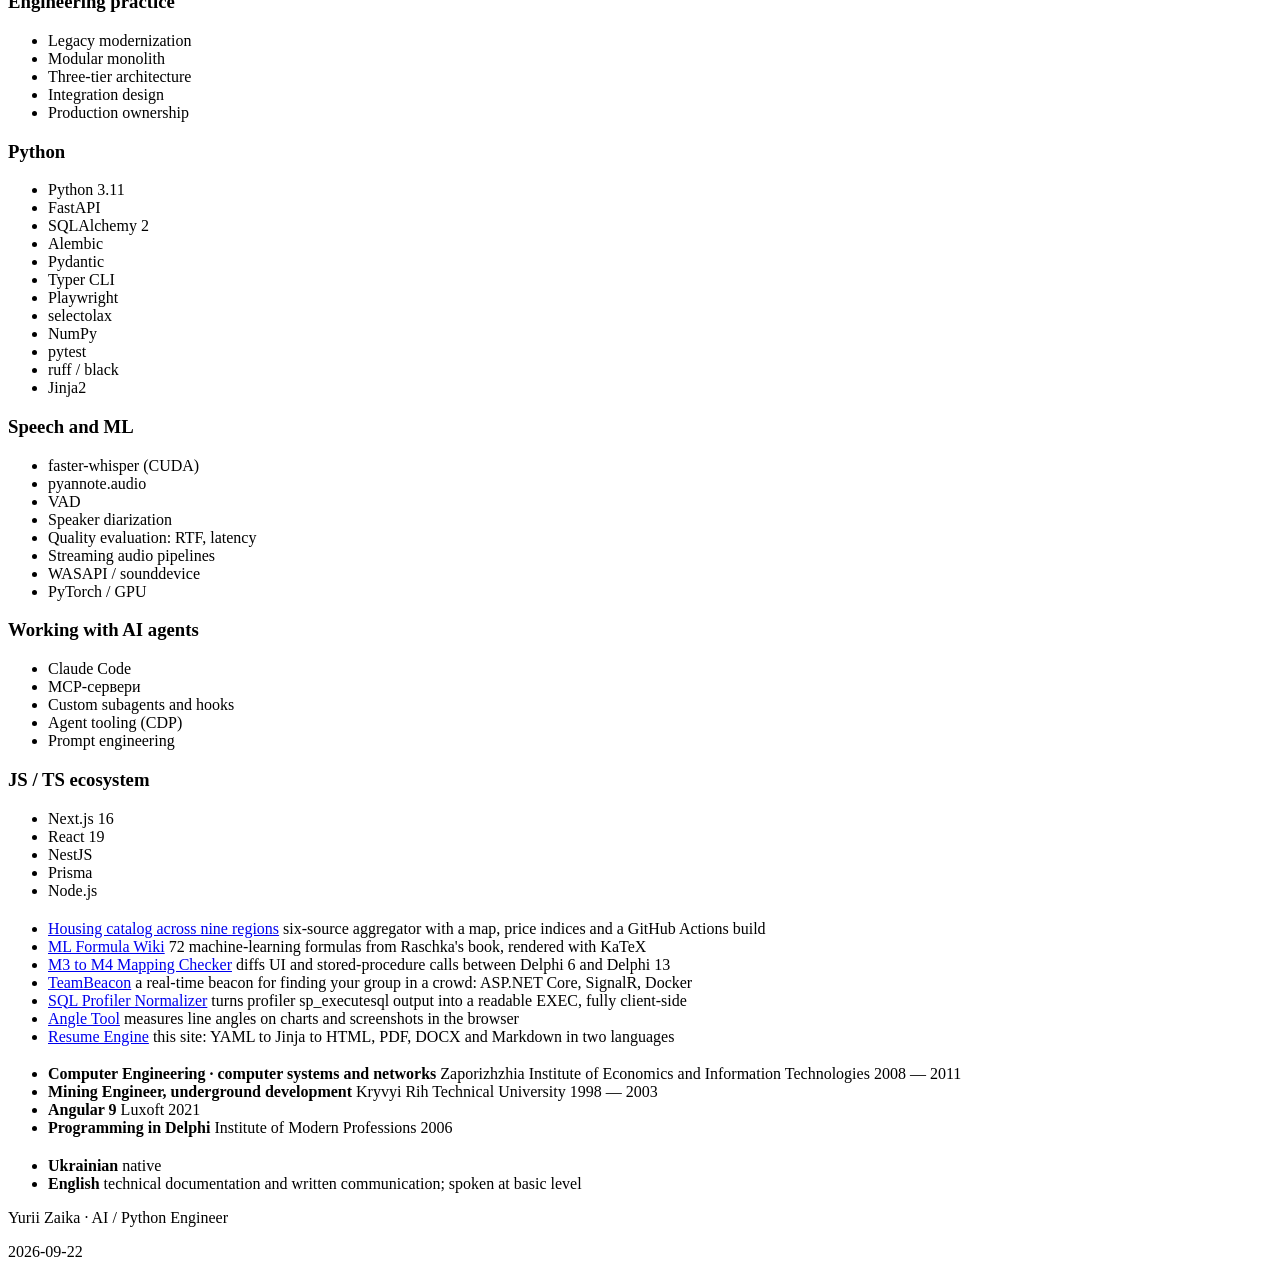
==== commit a9d9c660: "Данные: убраны счётчики кода — модули, юниты, формы, строки Размер кодовой базы ничего не говорит ры" ====
--- a/output/ai/index.html
+++ b/output/ai/index.html
@@ -4,14 +4,14 @@
 <meta charset="utf-8">
 <meta name="viewport" content="width=device-width,initial-scale=1">
 <title>Yurii Zaika — AI / Python Engineer</title>
-<meta name="description" content="Ten years of production engineering plus a personal track in Python and ML. Built a real-time speech pipeline: faster-whisper on CUDA, pyannote diarization, VAD and streaming — 55 modules, 15,500 lines of Python, with regression measurements of latency and RTF. Alongside it: data pipelines on SQLAlchemy and Playwright, and daily work with AI agents.">
+<meta name="description" content="Ten years of production engineering plus a personal track in Python and ML. Built a real-time speech pipeline: faster-whisper on CUDA, pyannote diarization, VAD and streaming, with regression measurements of latency and RTF. Alongside it: data pipelines on SQLAlchemy and Playwright, and daily work with AI agents.">
 <link rel="preconnect" href="https://fonts.googleapis.com">
 <link rel="preconnect" href="https://fonts.gstatic.com" crossorigin>
 <link rel="stylesheet" href="https://fonts.googleapis.com/css2?family=Instrument+Sans:wght@400;500;600&family=Instrument+Serif:ital@0;1&family=JetBrains+Mono:wght@400;500&display=swap">
 <link rel="stylesheet" href="../assets/css/site.css">
 </head>
 <body data-target="ai">
-<script>window.RESUME_DATA = {"profile": {"name": {"uk": "Юрій Заїка", "en": "Yurii Zaika"}, "location": {"uk": "Дніпро, Україна · віддалено або гібрид", "en": "Dnipro, Ukraine · remote or hybrid"}, "titles": {"full": {"uk": "Провідний інженер ПЗ · .NET та Delphi", "en": "Lead Software Engineer · .NET & Delphi"}, "dotnet": {"uk": "Senior .NET інженер", "en": "Senior .NET Engineer"}, "delphi": {"uk": "Senior Delphi інженер · модернізація legacy", "en": "Senior Delphi Engineer · Legacy Modernization"}, "web": {"uk": "Full Stack інженер · .NET та Angular", "en": "Full Stack Engineer · .NET & Angular"}, "ai": {"uk": "AI / Python інженер", "en": "AI / Python Engineer"}}, "summary": {"full": {"uk": "Десять років усередині ядра однієї роздрібної мережі: торгова система на Delphi, якою щодня працюють магазини, і сервіси на ASP.NET Core, що поступово забирають її функції. Доступи для 2000+ користувачів, фіскальні та EDI-інтеграції, міграція клієнта з Delphi 6 на Delphi 12.", "en": "Ten years inside the core systems of one retail network: a Delphi trading platform that stores run on daily, and ASP.NET Core services that keep taking over its functions. Access control for 2,000+ users, fiscal and EDI integrations, and an ongoing Delphi 6 to Delphi 12 client migration."}, "dotnet": {"uk": "Senior .NET інженер: ASP.NET Core та Web API на .NET 7, EF Core і T-SQL, інтеграції з Kafka, EDI, M.E.Doc та Oracle EBS, аутентифікація через OIDC, ADFS і Kerberos. Власна система керування доступом на 2000+ користувачів.", "en": "Senior .NET engineer: ASP.NET Core and Web API on .NET 7, EF Core and T-SQL, integrations over Kafka, EDI, M.E.Doc and Oracle EBS, authentication through OIDC, ADFS and Kerberos. Built the in-house access management system used by 2,000+ people."}, "delphi": {"uk": "Delphi-інженер із десятирічним досвідом супроводу торгової системи у продакшені: 955 модулів, 828 форм, MS SQL. Веду міграцію клієнта з Delphi 6 на Delphi 12 і написав інструмент звіряння форм та мапінгу БД між версіями.", "en": "Delphi engineer with ten years of production ownership of a retail trading system: 955 units, 828 forms, MS SQL. Currently migrating the client from Delphi 6 to Delphi 12, with a purpose-built tool that diffs forms and database mappings between the two versions."}, "web": {"uk": "Full stack інженер: ASP.NET Core та Web API на бекенді, Angular 13 з Kendo UI і Razor на фронті, real-time через SignalR. Внутрішні системи для роздрібної мережі — доступи, аудит, звітність, інтеграції.", "en": "Full stack engineer: ASP.NET Core and Web API on the back end, Angular 13 with Kendo UI and Razor on the front, real-time over SignalR. Internal systems for a retail network: access control, audit, reporting, integrations."}, "ai": {"uk": "Десять років промислової розробки — і власний трек у Python та ML. Побудував голосовий пайплайн реального часу: faster-whisper на CUDA, діаризація pyannote, VAD і потокова обробка — 55 модулів, 15 500 рядків Python, з регресійними замірами затримки та RTF. Поряд — конвеєри даних на SQLAlchemy і Playwright та щоденна робота з ІІ-агентами.", "en": "Ten years of production engineering plus a personal track in Python and ML. Built a real-time speech pipeline: faster-whisper on CUDA, pyannote diarization, VAD and streaming — 55 modules, 15,500 lines of Python, with regression measurements of latency and RTF. Alongside it: data pipelines on SQLAlchemy and Playwright, and daily work with AI agents."}}, "contacts": [{"id": "email", "label": "xetr11@gmail.com", "href": "mailto:xetr11@gmail.com"}, {"id": "telegram", "label": "t.me/xetr_11", "href": "https://t.me/xetr_11"}, {"id": "github", "label": "github.com/qwert11", "href": "https://github.com/qwert11"}], "metrics": [{"value": "10", "unit": {"uk": "років", "en": "years"}, "label": {"uk": "у виробничих системах роздрібу, з 2016 і донині", "en": "in production retail systems, 2016 to now"}, "tags": ["full", "dotnet", "delphi", "web", "ai"]}, {"value": "2 000+", "unit": {"uk": "", "en": ""}, "label": {"uk": "користувачів у системі доступів, яку я побудував", "en": "users on the access system I built"}, "tags": ["full", "dotnet", "web"]}, {"value": "33", "unit": {"uk": "", "en": ""}, "label": {"uk": "внутрішні системи мережі, у яких є мій код", "en": "internal systems of the network carry my code"}, "tags": ["full", "dotnet", "delphi", "web"]}, {"value": "2", "unit": {"uk": "стеки", "en": "stacks"}, "label": {"uk": "Delphi і .NET — паралельно, без зупинки бізнесу", "en": "Delphi and .NET in parallel, with the business running"}, "tags": ["full", "delphi"]}, {"value": "955", "unit": {"uk": "модулів", "en": "units"}, "label": {"uk": "і 828 форм у клієнті торгової системи", "en": "and 828 forms in the trading system client"}, "tags": ["delphi"]}, {"value": ".NET 7", "unit": {"uk": "", "en": ""}, "label": {"uk": "основна платформа сервісів; ще 3.1, 5 і 6 у супроводі", "en": "the main service platform; 3.1, 5 and 6 also in support"}, "tags": ["dotnet", "web"]}, {"value": "15 500", "unit": {"uk": "рядків", "en": "lines"}, "label": {"uk": "Python у голосовому пайплайні: 55 модулів, STT і діаризація", "en": "of Python in the speech pipeline: 55 modules, STT and diarization"}, "tags": ["ai", "python"]}, {"value": "27", "unit": {"uk": "", "en": ""}, "label": {"uk": "репозиторіїв за 2026 рік: фриланс і власні проєкти", "en": "repositories in 2026: freelance and personal projects"}, "tags": ["ai", "python", "web"]}, {"value": "6", "unit": {"uk": "джерел", "en": "sources"}, "label": {"uk": "у конвеєрі збору оголошень: OLX, ЛУН, Rieltor, Metrazh, Telegram, FB", "en": "in the listings pipeline: OLX, LUN, Rieltor, Metrazh, Telegram, FB"}, "tags": ["ai", "python"]}], "sections": {"stack": {"uk": "Стек", "en": "Stack"}, "strengths": {"uk": "Що я зробив", "en": "What I delivered"}, "summary_cards": {"uk": "Коротко", "en": "At a glance"}, "projects": {"uk": "Ключові проєкти", "en": "Key projects"}, "details": {"uk": "Досвід", "en": "Experience"}, "education": {"uk": "Освіта та сертифікати", "en": "Education and certificates"}, "domain": {"uk": "Предметна область", "en": "Domain knowledge"}, "languages": {"uk": "Мови", "en": "Languages"}, "side": {"uk": "Код на GitHub", "en": "Code on GitHub"}}, "ui": {"auto": {"uk": "Авто", "en": "Auto"}, "light": {"uk": "Світла", "en": "Light"}, "dark": {"uk": "Темна", "en": "Dark"}, "pdf": {"uk": "PDF", "en": "PDF"}, "word": {"uk": "Word", "en": "Word"}, "markdown": {"uk": "Markdown", "en": "Markdown"}, "full": {"uk": "Все", "en": "Full"}, "dotnet": {"uk": ".NET", "en": ".NET"}, "delphi": {"uk": "Delphi", "en": "Delphi"}, "web": {"uk": "Web", "en": "Web"}, "ai": {"uk": "AI / Python", "en": "AI / Python"}, "ua": {"uk": "Укр", "en": "UA"}, "en": {"uk": "Анг", "en": "EN"}, "details_anchor": {"uk": "Деталі нижче", "en": "Details below"}, "present": {"uk": "донині", "en": "present"}, "profiles_hint": {"uk": "Профіль резюме", "en": "Resume profile"}}}, "sections": {"stack": {"uk": "Стек", "en": "Stack"}, "strengths": {"uk": "Що я зробив", "en": "What I delivered"}, "summary_cards": {"uk": "Коротко", "en": "At a glance"}, "projects": {"uk": "Ключові проєкти", "en": "Key projects"}, "details": {"uk": "Досвід", "en": "Experience"}, "education": {"uk": "Освіта та сертифікати", "en": "Education and certificates"}, "domain": {"uk": "Предметна область", "en": "Domain knowledge"}, "languages": {"uk": "Мови", "en": "Languages"}, "side": {"uk": "Код на GitHub", "en": "Code on GitHub"}}, "ui": {"auto": {"uk": "Авто", "en": "Auto"}, "light": {"uk": "Світла", "en": "Light"}, "dark": {"uk": "Темна", "en": "Dark"}, "pdf": {"uk": "PDF", "en": "PDF"}, "word": {"uk": "Word", "en": "Word"}, "markdown": {"uk": "Markdown", "en": "Markdown"}, "full": {"uk": "Все", "en": "Full"}, "dotnet": {"uk": ".NET", "en": ".NET"}, "delphi": {"uk": "Delphi", "en": "Delphi"}, "web": {"uk": "Web", "en": "Web"}, "ai": {"uk": "AI / Python", "en": "AI / Python"}, "ua": {"uk": "Укр", "en": "UA"}, "en": {"uk": "Анг", "en": "EN"}, "details_anchor": {"uk": "Деталі нижче", "en": "Details below"}, "present": {"uk": "донині", "en": "present"}, "profiles_hint": {"uk": "Профіль резюме", "en": "Resume profile"}}, "titleTextObj": {"uk": "AI / Python інженер", "en": "AI / Python Engineer"}, "summaryTextObj": {"uk": "Десять років промислової розробки — і власний трек у Python та ML. Побудував голосовий пайплайн реального часу: faster-whisper на CUDA, діаризація pyannote, VAD і потокова обробка — 55 модулів, 15 500 рядків Python, з регресійними замірами затримки та RTF. Поряд — конвеєри даних на SQLAlchemy і Playwright та щоденна робота з ІІ-агентами.", "en": "Ten years of production engineering plus a personal track in Python and ML. Built a real-time speech pipeline: faster-whisper on CUDA, pyannote diarization, VAD and streaming — 55 modules, 15,500 lines of Python, with regression measurements of latency and RTF. Alongside it: data pipelines on SQLAlchemy and Playwright, and daily work with AI agents."}};</script>
+<script>window.RESUME_DATA = {"profile": {"name": {"uk": "Юрій Заїка", "en": "Yurii Zaika"}, "location": {"uk": "Дніпро, Україна · віддалено або гібрид", "en": "Dnipro, Ukraine · remote or hybrid"}, "titles": {"full": {"uk": "Провідний інженер ПЗ · .NET та Delphi", "en": "Lead Software Engineer · .NET & Delphi"}, "dotnet": {"uk": "Senior .NET інженер", "en": "Senior .NET Engineer"}, "delphi": {"uk": "Senior Delphi інженер · модернізація legacy", "en": "Senior Delphi Engineer · Legacy Modernization"}, "web": {"uk": "Full Stack інженер · .NET та Angular", "en": "Full Stack Engineer · .NET & Angular"}, "ai": {"uk": "AI / Python інженер", "en": "AI / Python Engineer"}}, "summary": {"full": {"uk": "Десять років усередині ядра однієї роздрібної мережі: торгова система на Delphi, якою щодня працюють магазини, і сервіси на ASP.NET Core, що поступово забирають її функції. Доступи для 2000+ користувачів, фіскальні та EDI-інтеграції, міграція клієнта з Delphi 6 на Delphi 12.", "en": "Ten years inside the core systems of one retail network: a Delphi trading platform that stores run on daily, and ASP.NET Core services that keep taking over its functions. Access control for 2,000+ users, fiscal and EDI integrations, and an ongoing Delphi 6 to Delphi 12 client migration."}, "dotnet": {"uk": "Senior .NET інженер: ASP.NET Core та Web API на .NET 7, EF Core і T-SQL, інтеграції з Kafka, EDI, M.E.Doc та Oracle EBS, аутентифікація через OIDC, ADFS і Kerberos. Власна система керування доступом на 2000+ користувачів.", "en": "Senior .NET engineer: ASP.NET Core and Web API on .NET 7, EF Core and T-SQL, integrations over Kafka, EDI, M.E.Doc and Oracle EBS, authentication through OIDC, ADFS and Kerberos. Built the in-house access management system used by 2,000+ people."}, "delphi": {"uk": "Delphi-інженер із десятирічним досвідом супроводу торгової системи у продакшені: клієнт, якому щодня довіряють магазини мережі, MS SQL, фіскальний контур. Веду міграцію клієнта з Delphi 6 на Delphi 12 і написав інструмент звіряння інтерфейсу та мапінгу БД між версіями.", "en": "Delphi engineer with ten years of production ownership of a retail trading system: the client the network's stores run on daily, MS SQL, the fiscal workflows. Currently migrating the client from Delphi 6 to Delphi 12, with a purpose-built tool that diffs UI and database mappings between the two versions."}, "web": {"uk": "Full stack інженер: ASP.NET Core та Web API на бекенді, Angular 13 з Kendo UI і Razor на фронті, real-time через SignalR. Внутрішні системи для роздрібної мережі — доступи, аудит, звітність, інтеграції.", "en": "Full stack engineer: ASP.NET Core and Web API on the back end, Angular 13 with Kendo UI and Razor on the front, real-time over SignalR. Internal systems for a retail network: access control, audit, reporting, integrations."}, "ai": {"uk": "Десять років промислової розробки — і власний трек у Python та ML. Побудував голосовий пайплайн реального часу: faster-whisper на CUDA, діаризація pyannote, VAD і потокова обробка, з регресійними замірами затримки та RTF. Поряд — конвеєри даних на SQLAlchemy і Playwright та щоденна робота з ІІ-агентами.", "en": "Ten years of production engineering plus a personal track in Python and ML. Built a real-time speech pipeline: faster-whisper on CUDA, pyannote diarization, VAD and streaming, with regression measurements of latency and RTF. Alongside it: data pipelines on SQLAlchemy and Playwright, and daily work with AI agents."}}, "contacts": [{"id": "email", "label": "xetr11@gmail.com", "href": "mailto:xetr11@gmail.com"}, {"id": "telegram", "label": "t.me/xetr_11", "href": "https://t.me/xetr_11"}, {"id": "github", "label": "github.com/qwert11", "href": "https://github.com/qwert11"}], "metrics": [{"value": "10", "unit": {"uk": "років", "en": "years"}, "label": {"uk": "у виробничих системах роздрібу, з 2016 і донині", "en": "in production retail systems, 2016 to now"}, "tags": ["full", "dotnet", "delphi", "web", "ai"]}, {"value": "2 000+", "unit": {"uk": "", "en": ""}, "label": {"uk": "користувачів у системі доступів, яку я побудував", "en": "users on the access system I built"}, "tags": ["full", "dotnet", "web"]}, {"value": "33", "unit": {"uk": "", "en": ""}, "label": {"uk": "внутрішні системи мережі, у яких є мій код", "en": "internal systems of the network carry my code"}, "tags": ["full", "dotnet", "delphi", "web"]}, {"value": "2", "unit": {"uk": "стеки", "en": "stacks"}, "label": {"uk": "Delphi і .NET — паралельно, без зупинки бізнесу", "en": "Delphi and .NET in parallel, with the business running"}, "tags": ["full", "delphi"]}, {"value": ".NET 7", "unit": {"uk": "", "en": ""}, "label": {"uk": "основна платформа внутрішніх сервісів мережі", "en": "the main platform of the network's internal services"}, "tags": ["dotnet", "web"]}, {"value": "27", "unit": {"uk": "", "en": ""}, "label": {"uk": "репозиторіїв за 2026 рік: фриланс і власні проєкти", "en": "repositories in 2026: freelance and personal projects"}, "tags": ["ai", "python", "web"]}, {"value": "6", "unit": {"uk": "джерел", "en": "sources"}, "label": {"uk": "у конвеєрі збору оголошень: OLX, ЛУН, Rieltor, Metrazh, Telegram, FB", "en": "in the listings pipeline: OLX, LUN, Rieltor, Metrazh, Telegram, FB"}, "tags": ["ai", "python"]}], "sections": {"stack": {"uk": "Стек", "en": "Stack"}, "strengths": {"uk": "Що я зробив", "en": "What I delivered"}, "summary_cards": {"uk": "Коротко", "en": "At a glance"}, "projects": {"uk": "Ключові проєкти", "en": "Key projects"}, "details": {"uk": "Досвід", "en": "Experience"}, "education": {"uk": "Освіта та сертифікати", "en": "Education and certificates"}, "domain": {"uk": "Предметна область", "en": "Domain knowledge"}, "languages": {"uk": "Мови", "en": "Languages"}, "side": {"uk": "Код на GitHub", "en": "Code on GitHub"}}, "ui": {"auto": {"uk": "Авто", "en": "Auto"}, "light": {"uk": "Світла", "en": "Light"}, "dark": {"uk": "Темна", "en": "Dark"}, "pdf": {"uk": "PDF", "en": "PDF"}, "word": {"uk": "Word", "en": "Word"}, "markdown": {"uk": "Markdown", "en": "Markdown"}, "full": {"uk": "Все", "en": "Full"}, "dotnet": {"uk": ".NET", "en": ".NET"}, "delphi": {"uk": "Delphi", "en": "Delphi"}, "web": {"uk": "Web", "en": "Web"}, "ai": {"uk": "AI / Python", "en": "AI / Python"}, "ua": {"uk": "Укр", "en": "UA"}, "en": {"uk": "Анг", "en": "EN"}, "details_anchor": {"uk": "Деталі нижче", "en": "Details below"}, "present": {"uk": "донині", "en": "present"}, "profiles_hint": {"uk": "Профіль резюме", "en": "Resume profile"}}}, "sections": {"stack": {"uk": "Стек", "en": "Stack"}, "strengths": {"uk": "Що я зробив", "en": "What I delivered"}, "summary_cards": {"uk": "Коротко", "en": "At a glance"}, "projects": {"uk": "Ключові проєкти", "en": "Key projects"}, "details": {"uk": "Досвід", "en": "Experience"}, "education": {"uk": "Освіта та сертифікати", "en": "Education and certificates"}, "domain": {"uk": "Предметна область", "en": "Domain knowledge"}, "languages": {"uk": "Мови", "en": "Languages"}, "side": {"uk": "Код на GitHub", "en": "Code on GitHub"}}, "ui": {"auto": {"uk": "Авто", "en": "Auto"}, "light": {"uk": "Світла", "en": "Light"}, "dark": {"uk": "Темна", "en": "Dark"}, "pdf": {"uk": "PDF", "en": "PDF"}, "word": {"uk": "Word", "en": "Word"}, "markdown": {"uk": "Markdown", "en": "Markdown"}, "full": {"uk": "Все", "en": "Full"}, "dotnet": {"uk": ".NET", "en": ".NET"}, "delphi": {"uk": "Delphi", "en": "Delphi"}, "web": {"uk": "Web", "en": "Web"}, "ai": {"uk": "AI / Python", "en": "AI / Python"}, "ua": {"uk": "Укр", "en": "UA"}, "en": {"uk": "Анг", "en": "EN"}, "details_anchor": {"uk": "Деталі нижче", "en": "Details below"}, "present": {"uk": "донині", "en": "present"}, "profiles_hint": {"uk": "Профіль резюме", "en": "Resume profile"}}, "titleTextObj": {"uk": "AI / Python інженер", "en": "AI / Python Engineer"}, "summaryTextObj": {"uk": "Десять років промислової розробки — і власний трек у Python та ML. Побудував голосовий пайплайн реального часу: faster-whisper на CUDA, діаризація pyannote, VAD і потокова обробка, з регресійними замірами затримки та RTF. Поряд — конвеєри даних на SQLAlchemy і Playwright та щоденна робота з ІІ-агентами.", "en": "Ten years of production engineering plus a personal track in Python and ML. Built a real-time speech pipeline: faster-whisper on CUDA, pyannote diarization, VAD and streaming, with regression measurements of latency and RTF. Alongside it: data pipelines on SQLAlchemy and Playwright, and daily work with AI agents."}};</script>
 <script src="../assets/js/theme.js"></script>
 
 <a class="skip" href="#main">Skip to content</a>
@@ -22,7 +22,7 @@
       <div class="hero-main">
         <p class="eyebrow" data-i18n-target-title>AI / Python Engineer</p>
         <h1 data-i18n-name>Yurii Zaika</h1>
-        <p class="lead" data-i18n-summary>Ten years of production engineering plus a personal track in Python and ML. Built a real-time speech pipeline: faster-whisper on CUDA, pyannote diarization, VAD and streaming — 55 modules, 15,500 lines of Python, with regression measurements of latency and RTF. Alongside it: data pipelines on SQLAlchemy and Playwright, and daily work with AI agents.</p>
+        <p class="lead" data-i18n-summary>Ten years of production engineering plus a personal track in Python and ML. Built a real-time speech pipeline: faster-whisper on CUDA, pyannote diarization, VAD and streaming, with regression measurements of latency and RTF. Alongside it: data pipelines on SQLAlchemy and Playwright, and daily work with AI agents.</p>
         <ul class="contacts">
           <li><a href="mailto:xetr11@gmail.com">xetr11@gmail.com</a></li>
           <li><a href="https://t.me/xetr_11" target="_blank" rel="noopener">t.me/xetr_11</a></li>
@@ -67,10 +67,6 @@
       <span data-uk="у виробничих системах роздрібу, з 2016 і донині" data-en="in production retail systems, 2016 to now">in production retail systems, 2016 to now</span>
     </div>
     <div class="metric">
-      <b>15 500 <span class="unit" data-uk="рядків" data-en="lines">lines</span></b>
-      <span data-uk="Python у голосовому пайплайні: 55 модулів, STT і діаризація" data-en="of Python in the speech pipeline: 55 modules, STT and diarization">of Python in the speech pipeline: 55 modules, STT and diarization</span>
-    </div>
-    <div class="metric">
       <b>27</b>
       <span data-uk="репозиторіїв за 2026 рік: фриланс і власні проєкти" data-en="repositories in 2026: freelance and personal projects">repositories in 2026: freelance and personal projects</span>
     </div>
@@ -86,9 +82,9 @@
       <section class="block">
         <h2 data-i18n-section-strengths></h2>
         <ul class="impact">
-          <li data-uk="Веду міграцію клієнта торгової системи з Delphi 6 на Delphi 12/13 і написав інструмент, що звіряє форми та мапінг БД між версіями — щоб перехід не ламав продакшен магазинів." data-en="Leading the trading system client migration from Delphi 6 to Delphi 12/13, with a purpose-built tool that diffs forms and database mappings between versions so the switch does not break store operations.">Leading the trading system client migration from Delphi 6 to Delphi 12/13, with a purpose-built tool that diffs forms and database mappings between versions so the switch does not break store operations.</li>
+          <li data-uk="Веду міграцію клієнта торгової системи з Delphi 6 на Delphi 12/13 і написав інструмент, що звіряє інтерфейс і мапінг БД між версіями — щоб перехід не ламав продакшен магазинів." data-en="Leading the trading system client migration from Delphi 6 to Delphi 12/13, with a purpose-built tool that diffs UI and database mappings between versions so the switch does not break store operations.">Leading the trading system client migration from Delphi 6 to Delphi 12/13, with a purpose-built tool that diffs UI and database mappings between versions so the switch does not break store operations.</li>
           <li data-uk="Спроєктував і побудував платформу SMS-сповіщень мережі: SMPP і GSM API, .NET Web API та MS SQL, з архітектурою під пікові розсилки." data-en="Architected and built the network's SMS notification platform: SMPP and GSM API, .NET Web API and MS SQL, designed for peak-volume campaigns.">Architected and built the network's SMS notification platform: SMPP and GSM API, .NET Web API and MS SQL, designed for peak-volume campaigns.</li>
-          <li data-uk="Побудував голосовий пайплайн реального часу на Python: faster-whisper на GPU, діаризація pyannote, VAD, потоковий захват — 55 модулів і 15 500 рядків коду." data-en="Built a real-time speech pipeline in Python: faster-whisper on GPU, pyannote diarization, VAD and streaming capture — 55 modules and 15,500 lines of code.">Built a real-time speech pipeline in Python: faster-whisper on GPU, pyannote diarization, VAD and streaming capture — 55 modules and 15,500 lines of code.</li>
+          <li data-uk="Побудував голосовий пайплайн реального часу на Python: faster-whisper на GPU, діаризація pyannote, VAD, потоковий захват." data-en="Built a real-time speech pipeline in Python: faster-whisper on GPU, pyannote diarization, VAD and streaming capture.">Built a real-time speech pipeline in Python: faster-whisper on GPU, pyannote diarization, VAD and streaming capture.</li>
           <li data-uk="Зробив для нього регресійні заміри якості — RTF, затримка, стійкість до шуму, межі точності — і веду рішення за цифрами, а не на слух." data-en="Wrote its quality regression suite — RTF, latency, noise robustness, accuracy ceilings — and drive decisions from the numbers rather than impressions.">Wrote its quality regression suite — RTF, latency, noise robustness, accuracy ceilings — and drive decisions from the numbers rather than impressions.</li>
           <li data-uk="Зібрав конвеєри даних на Python: SQLAlchemy 2 і Alembic поверх PostgreSQL, Playwright для захищених сторінок, шість джерел оголошень в одному каталозі." data-en="Built Python data pipelines: SQLAlchemy 2 and Alembic over PostgreSQL, Playwright for protected pages, six listing sources merged into one catalog.">Built Python data pipelines: SQLAlchemy 2 and Alembic over PostgreSQL, Playwright for protected pages, six listing sources merged into one catalog.</li>
         </ul>
@@ -121,7 +117,7 @@
               <span class="period">2026</span>
             </div>
             <p class="role" data-uk="Автор" data-en="Author">Author</p>
-            <p data-uk="Інструмент для розбору торгової системи перед міграцією: Python парсить .dfm і .pas, витягує виклики процедур і зв'язки форм, Next.js показує це картою з анотаціями та коментарями по вузлах." data-en="A tool for mapping the trading system before migration: Python parses .dfm and .pas files, extracts stored-procedure calls and form relations, and a Next.js app renders it as an annotated map.">A tool for mapping the trading system before migration: Python parses .dfm and .pas files, extracts stored-procedure calls and form relations, and a Next.js app renders it as an annotated map.</p>
+            <p data-uk="Інструмент для розбору торгової системи перед міграцією: Python парсить .dfm і .pas, витягує виклики процедур і зв'язки екранів, Next.js показує це картою з анотаціями та коментарями по вузлах." data-en="A tool for mapping the trading system before migration: Python parses .dfm and .pas files, extracts stored-procedure calls and screen relations, and a Next.js app renders it as an annotated map.">A tool for mapping the trading system before migration: Python parses .dfm and .pas files, extracts stored-procedure calls and screen relations, and a Next.js app renders it as an annotated map.</p>
             <ul class="chips small"><li>Python</li><li>Next.js</li><li>TypeScript</li><li>PostgreSQL</li></ul>
           </article>
           <article class="project">
@@ -139,7 +135,7 @@
               <span class="period">2024 — 2026</span>
             </div>
             <p class="role" data-uk="Технічний лід міграції" data-en="Migration lead">Migration lead</p>
-            <p data-uk="Переведення клієнта торгової системи (955 модулів, 828 форм) на сучасний компілятор із переробкою ядра. Написав окремий інструмент, що звіряє форми та мапінг таблиць між старою і новою версіями — міграція йде без зупинки магазинів." data-en="Moving the trading system client (955 units, 828 forms) to a modern compiler with a core redesign. Built a separate tool that diffs forms and table mappings between the old and new versions, so the migration runs without stopping stores.">Moving the trading system client (955 units, 828 forms) to a modern compiler with a core redesign. Built a separate tool that diffs forms and table mappings between the old and new versions, so the migration runs without stopping stores.</p>
+            <p data-uk="Переведення клієнта торгової системи на сучасний компілятор із переробкою ядра. Написав окремий інструмент, що звіряє інтерфейс і мапінг таблиць між старою і новою версіями — міграція йде без зупинки магазинів." data-en="Moving the trading system client to a modern compiler with a core redesign. Built a separate tool that diffs UI and table mappings between the old and new versions, so the migration runs without stopping stores.">Moving the trading system client to a modern compiler with a core redesign. Built a separate tool that diffs UI and table mappings between the old and new versions, so the migration runs without stopping stores.</p>
             <ul class="chips small"><li>Delphi 12/13</li><li>Object Pascal</li><li>VCL</li><li>MS SQL</li><li>DevExpress</li><li>FastReport</li></ul>
             <p class="project-link"><a href="https://github.com/qwert11/d6_d13_dbmapping_checker" target="_blank" rel="noopener">github.com/qwert11/d6_d13_dbmapping_checker</a></p>
           </article>
@@ -165,7 +161,7 @@
               <p class="note" data-uk="Python, ML та фулстек-розробка" data-en="Python, ML and full stack work">Python, ML and full stack work</p>
               <p class="role" data-uk="AI / Python та full stack розробник" data-en="AI / Python and Full Stack Developer">AI / Python and Full Stack Developer</p>
               <ul class="clean">
-                <li data-uk="Голосовий пайплайн реального часу: faster-whisper на CUDA, діаризація pyannote, VAD, потоковий захват WASAPI — 55 модулів, 15 500 рядків Python." data-en="A real-time speech pipeline: faster-whisper on CUDA, pyannote diarization, VAD, WASAPI capture — 55 modules, 15,500 lines of Python.">A real-time speech pipeline: faster-whisper on CUDA, pyannote diarization, VAD, WASAPI capture — 55 modules, 15,500 lines of Python.</li>
+                <li data-uk="Голосовий пайплайн реального часу: faster-whisper на CUDA, діаризація pyannote, VAD, потоковий захват WASAPI." data-en="A real-time speech pipeline: faster-whisper on CUDA, pyannote diarization, VAD, WASAPI capture.">A real-time speech pipeline: faster-whisper on CUDA, pyannote diarization, VAD, WASAPI capture.</li>
                 <li data-uk="Для нього ж — набір регресійних замірів: RTF, затримка під навантаженням, стійкість до шуму, межі якості; рішення приймаю за цифрами, а не на слух." data-en="And a regression suite for it: RTF, latency under load, noise robustness, quality ceilings — decisions come from measurements, not impressions.">And a regression suite for it: RTF, latency under load, noise robustness, quality ceilings — decisions come from measurements, not impressions.</li>
                 <li data-uk="Парсер нерухомості на Python: SQLAlchemy 2 і Alembic поверх PostgreSQL, Playwright та selectolax, CLI на Typer, pytest і ruff." data-en="A real-estate parser in Python: SQLAlchemy 2 and Alembic over PostgreSQL, Playwright and selectolax, a Typer CLI, pytest and ruff.">A real-estate parser in Python: SQLAlchemy 2 and Alembic over PostgreSQL, Playwright and selectolax, a Typer CLI, pytest and ruff.</li>
                 <li data-uk="Конвеєр збору оголошень із шести джерел із геокодуванням, дедублікацією і публікацією каталогу через GitHub Actions." data-en="A listings pipeline over six sources with geocoding, deduplication and catalog publishing through GitHub Actions.">A listings pipeline over six sources with geocoding, deduplication and catalog publishing through GitHub Actions.</li>
@@ -182,12 +178,12 @@
               <p class="note" data-uk="найбільша продуктова мережа України" data-en="Ukraine's largest grocery retail network">Ukraine's largest grocery retail network</p>
               <p class="role" data-uk="Провідний прикладний програміст" data-en="Lead Application Programmer">Lead Application Programmer</p>
               <ul class="clean">
-                <li data-uk="Відповідаю за клієнтську частину торгової системи мережі: 955 модулів, 828 форм, MS SQL — документи постачання, ціни, фіскальні накладні." data-en="Own the client side of the network's trading system: 955 units, 828 forms, MS SQL, covering supply documents, pricing and fiscal invoices.">Own the client side of the network's trading system: 955 units, 828 forms, MS SQL, covering supply documents, pricing and fiscal invoices.</li>
+                <li data-uk="Відповідаю за клієнтську частину торгової системи, якою щодня працюють магазини мережі: документи постачання, ціни, фіскальні накладні, MS SQL." data-en="Own the client side of the trading system that the network's stores run on daily: supply documents, pricing and fiscal invoices, MS SQL.">Own the client side of the trading system that the network's stores run on daily: supply documents, pricing and fiscal invoices, MS SQL.</li>
                 <li data-uk="З 2018 паралельно будую внутрішні сервіси на ASP.NET Core і Angular: доступи, аудит, звітність, інтеграції — 33 системи мережі містять мій код." data-en="Since 2018 also build internal services on ASP.NET Core and Angular: access, audit, reporting, integrations — 33 of the network's systems carry my code.">Since 2018 also build internal services on ASP.NET Core and Angular: access, audit, reporting, integrations — 33 of the network's systems carry my code.</li>
                 <li data-uk="UAM: система керування доступом для 2000+ користувачів на OpenID Connect, ADFS і Kerberos." data-en="UAM: access management for 2,000+ users on OpenID Connect, ADFS and Kerberos.">UAM: access management for 2,000+ users on OpenID Connect, ADFS and Kerberos.</li>
                 <li data-uk="Інтеграції мережі: EDI та ЕДО, M.E.Doc, Oracle EBS, 1С, Kafka, BizTalk, SSIS та SSRS." data-en="Network integrations: EDI and e-document flow, M.E.Doc, Oracle EBS, 1C, Kafka, BizTalk, SSIS and SSRS.">Network integrations: EDI and e-document flow, M.E.Doc, Oracle EBS, 1C, Kafka, BizTalk, SSIS and SSRS.</li>
                 <li data-uk="Фіскальні зміни наскрізь по системах: еАкциз і АЕД, УКТЗЕД, митні спрощення, ставки ПДВ — у працюючій мережі." data-en="Fiscal-law changes delivered end to end: excise stamps and AED, UKTZED, customs simplifications, VAT rates, in a live retail network.">Fiscal-law changes delivered end to end: excise stamps and AED, UKTZED, customs simplifications, VAT rates, in a live retail network.</li>
-                <li data-uk="Веду міграцію клієнта з Delphi 6 на Delphi 12/13 з власним інструментом звіряння форм і мапінгу БД." data-en="Leading the client migration from Delphi 6 to Delphi 12/13 with an in-house form and DB-mapping diff tool.">Leading the client migration from Delphi 6 to Delphi 12/13 with an in-house form and DB-mapping diff tool.</li>
+                <li data-uk="Веду міграцію клієнта з Delphi 6 на Delphi 12/13 з власним інструментом звіряння інтерфейсу і мапінгу БД між версіями." data-en="Leading the client migration from Delphi 6 to Delphi 12/13 with an in-house tool that diffs UI and DB mappings between versions.">Leading the client migration from Delphi 6 to Delphi 12/13 with an in-house tool that diffs UI and DB mappings between versions.</li>
                 <li data-uk="Інженерна практика: тести на xUnit і NSubstitute, SonarQube та Jenkins, Serilog, Docker, приватний NuGet." data-en="Engineering practice: xUnit and NSubstitute tests, SonarQube and Jenkins, Serilog, Docker, a private NuGet feed.">Engineering practice: xUnit and NSubstitute tests, SonarQube and Jenkins, Serilog, Docker, a private NuGet feed.</li>
               </ul>
             </div>
@@ -243,7 +239,7 @@
           </li>
           <li>
             <a href="https://github.com/qwert11/d6_d13_dbmapping_checker" target="_blank" rel="noopener" data-uk="M3 → M4 Mapping Checker" data-en="M3 to M4 Mapping Checker">M3 to M4 Mapping Checker</a>
-            <span data-uk="звіряння форм і викликів процедур між Delphi 6 і Delphi 13" data-en="diffs forms and stored-procedure calls between Delphi 6 and Delphi 13">diffs forms and stored-procedure calls between Delphi 6 and Delphi 13</span>
+            <span data-uk="звіряння інтерфейсу і викликів процедур між Delphi 6 і Delphi 13" data-en="diffs UI and stored-procedure calls between Delphi 6 and Delphi 13">diffs UI and stored-procedure calls between Delphi 6 and Delphi 13</span>
           </li>
           <li>
             <a href="https://github.com/qwert11/TeamBeacon" target="_blank" rel="noopener" data-uk="TeamBeacon" data-en="TeamBeacon">TeamBeacon</a>
@@ -304,7 +300,7 @@
 
 <footer class="wrap site-foot">
   <p><span data-i18n-name>Yurii Zaika</span> · <span data-i18n-target-title>AI / Python Engineer</span></p>
-  <p class="muted">2026-09-21</p>
+  <p class="muted">2026-09-22</p>
 </footer>
 
 <script src="../assets/js/i18n.js"></script>
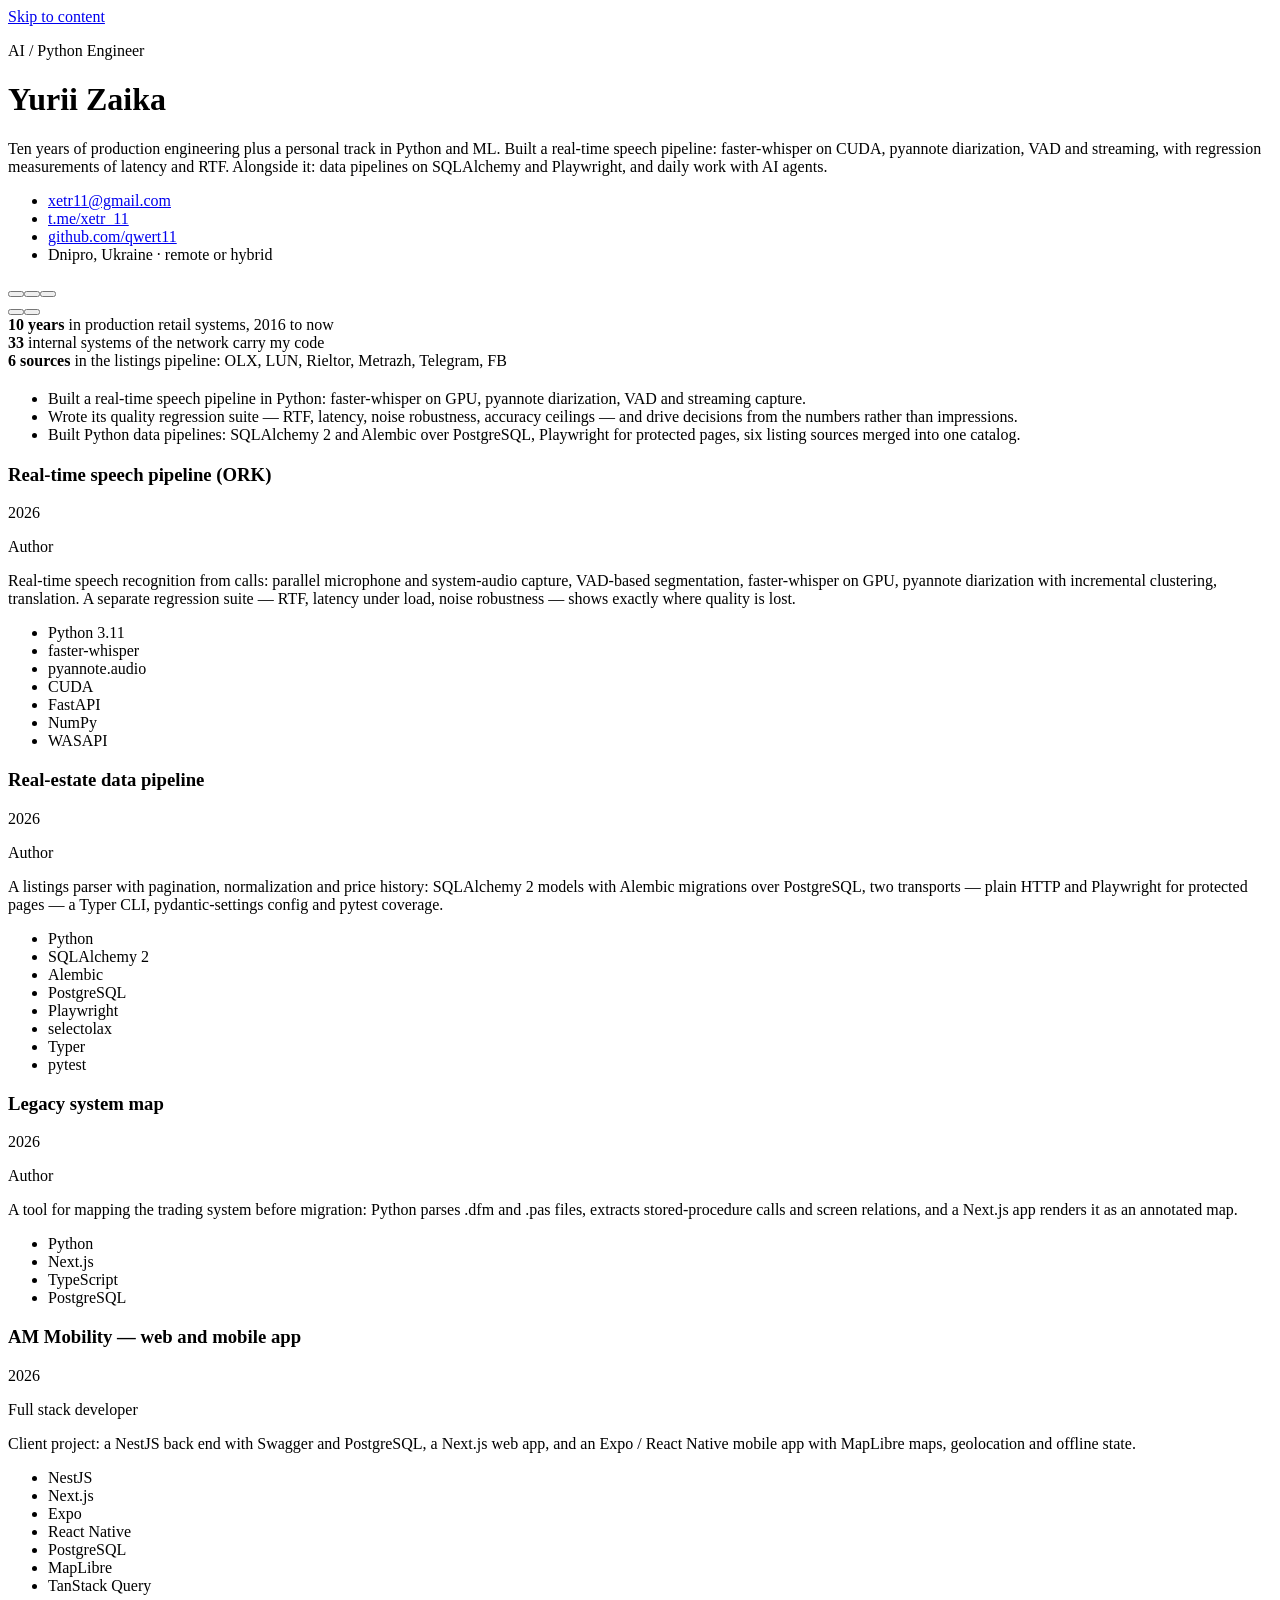
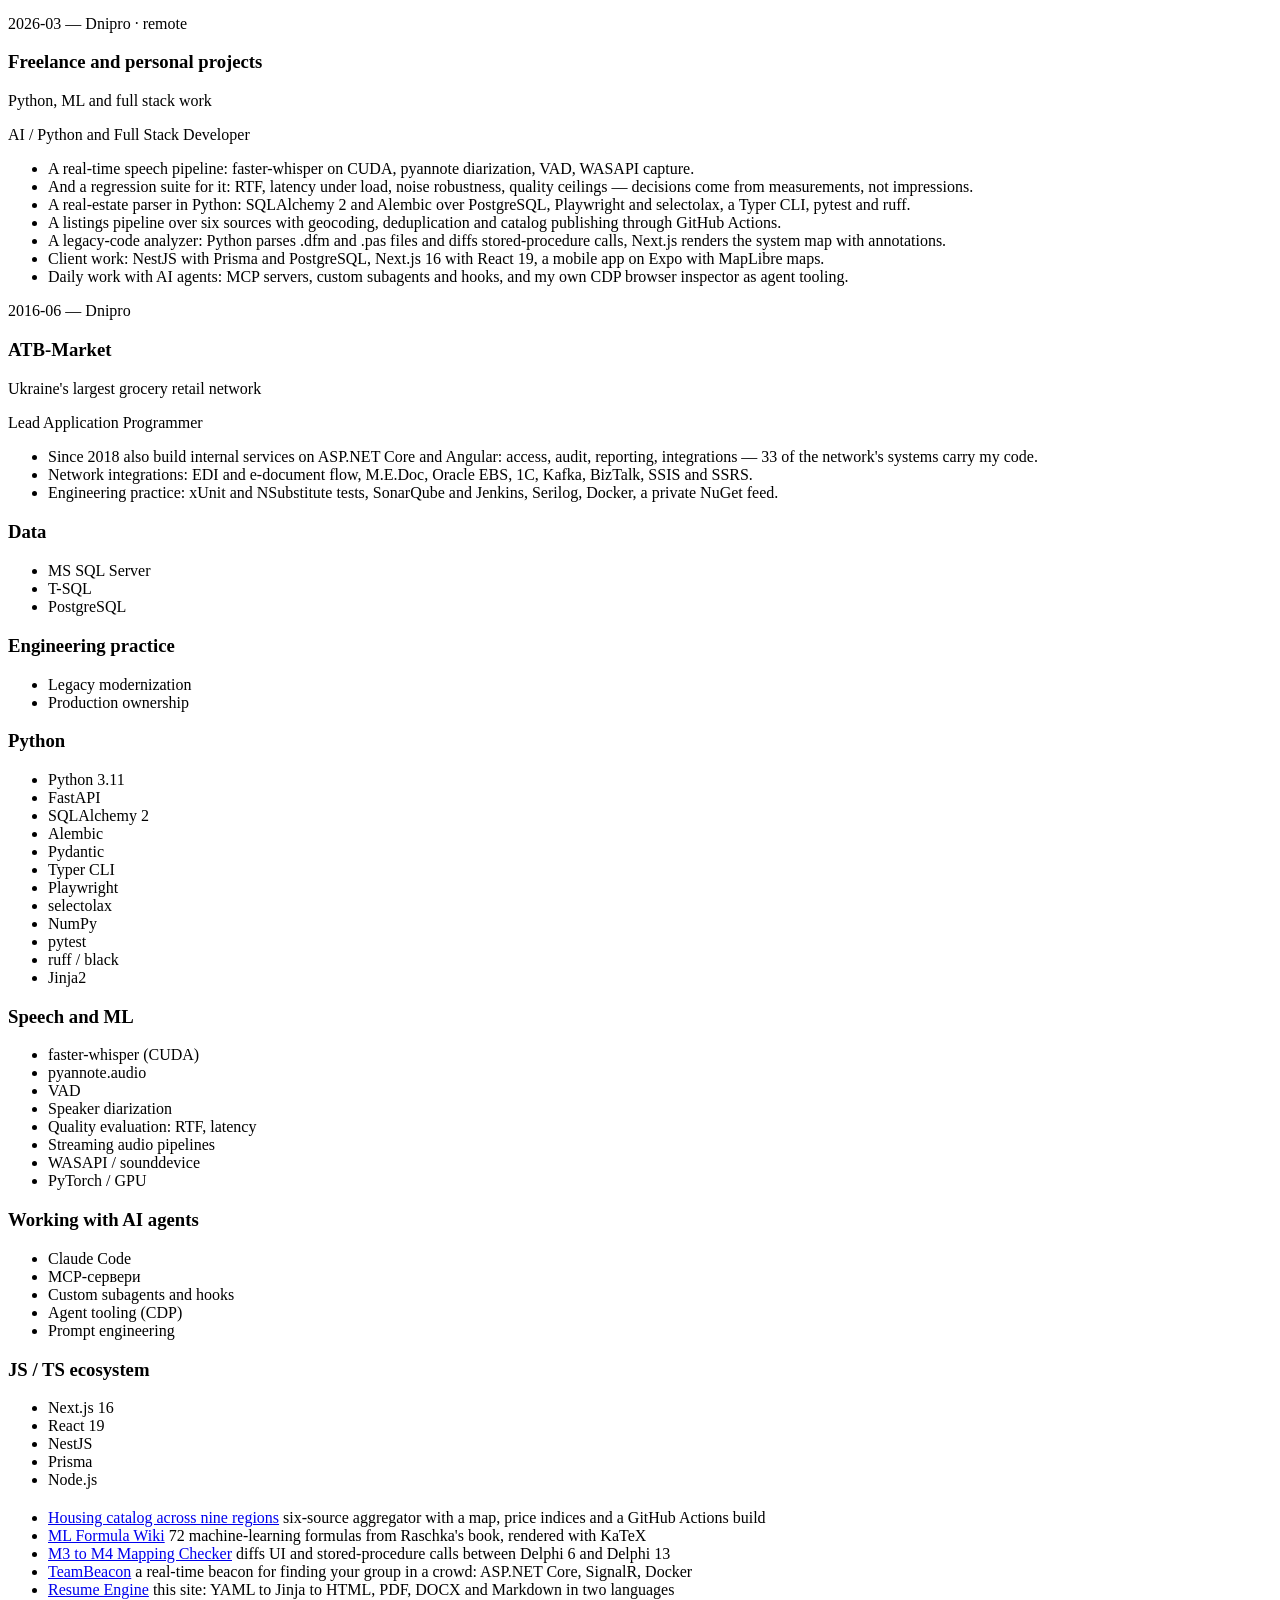
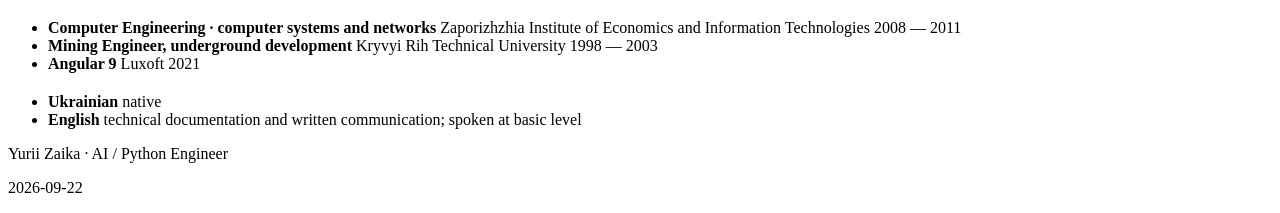
==== commit 5f59b1c8: "Профили: Delphi отдельно от .NET, буллеты по профилю, меньше шума Что было не так: сквозные теги arc" ====
--- a/output/ai/index.html
+++ b/output/ai/index.html
@@ -11,7 +11,7 @@
 <link rel="stylesheet" href="../assets/css/site.css">
 </head>
 <body data-target="ai">
-<script>window.RESUME_DATA = {"profile": {"name": {"uk": "Юрій Заїка", "en": "Yurii Zaika"}, "location": {"uk": "Дніпро, Україна · віддалено або гібрид", "en": "Dnipro, Ukraine · remote or hybrid"}, "titles": {"full": {"uk": "Провідний інженер ПЗ · .NET та Delphi", "en": "Lead Software Engineer · .NET & Delphi"}, "dotnet": {"uk": "Senior .NET інженер", "en": "Senior .NET Engineer"}, "delphi": {"uk": "Senior Delphi інженер · модернізація legacy", "en": "Senior Delphi Engineer · Legacy Modernization"}, "web": {"uk": "Full Stack інженер · .NET та Angular", "en": "Full Stack Engineer · .NET & Angular"}, "ai": {"uk": "AI / Python інженер", "en": "AI / Python Engineer"}}, "summary": {"full": {"uk": "Десять років усередині ядра однієї роздрібної мережі: торгова система на Delphi, якою щодня працюють магазини, і сервіси на ASP.NET Core, що поступово забирають її функції. Доступи для 2000+ користувачів, фіскальні та EDI-інтеграції, міграція клієнта з Delphi 6 на Delphi 12.", "en": "Ten years inside the core systems of one retail network: a Delphi trading platform that stores run on daily, and ASP.NET Core services that keep taking over its functions. Access control for 2,000+ users, fiscal and EDI integrations, and an ongoing Delphi 6 to Delphi 12 client migration."}, "dotnet": {"uk": "Senior .NET інженер: ASP.NET Core та Web API на .NET 7, EF Core і T-SQL, інтеграції з Kafka, EDI, M.E.Doc та Oracle EBS, аутентифікація через OIDC, ADFS і Kerberos. Власна система керування доступом на 2000+ користувачів.", "en": "Senior .NET engineer: ASP.NET Core and Web API on .NET 7, EF Core and T-SQL, integrations over Kafka, EDI, M.E.Doc and Oracle EBS, authentication through OIDC, ADFS and Kerberos. Built the in-house access management system used by 2,000+ people."}, "delphi": {"uk": "Delphi-інженер із десятирічним досвідом супроводу торгової системи у продакшені: клієнт, якому щодня довіряють магазини мережі, MS SQL, фіскальний контур. Веду міграцію клієнта з Delphi 6 на Delphi 12 і написав інструмент звіряння інтерфейсу та мапінгу БД між версіями.", "en": "Delphi engineer with ten years of production ownership of a retail trading system: the client the network's stores run on daily, MS SQL, the fiscal workflows. Currently migrating the client from Delphi 6 to Delphi 12, with a purpose-built tool that diffs UI and database mappings between the two versions."}, "web": {"uk": "Full stack інженер: ASP.NET Core та Web API на бекенді, Angular 13 з Kendo UI і Razor на фронті, real-time через SignalR. Внутрішні системи для роздрібної мережі — доступи, аудит, звітність, інтеграції.", "en": "Full stack engineer: ASP.NET Core and Web API on the back end, Angular 13 with Kendo UI and Razor on the front, real-time over SignalR. Internal systems for a retail network: access control, audit, reporting, integrations."}, "ai": {"uk": "Десять років промислової розробки — і власний трек у Python та ML. Побудував голосовий пайплайн реального часу: faster-whisper на CUDA, діаризація pyannote, VAD і потокова обробка, з регресійними замірами затримки та RTF. Поряд — конвеєри даних на SQLAlchemy і Playwright та щоденна робота з ІІ-агентами.", "en": "Ten years of production engineering plus a personal track in Python and ML. Built a real-time speech pipeline: faster-whisper on CUDA, pyannote diarization, VAD and streaming, with regression measurements of latency and RTF. Alongside it: data pipelines on SQLAlchemy and Playwright, and daily work with AI agents."}}, "contacts": [{"id": "email", "label": "xetr11@gmail.com", "href": "mailto:xetr11@gmail.com"}, {"id": "telegram", "label": "t.me/xetr_11", "href": "https://t.me/xetr_11"}, {"id": "github", "label": "github.com/qwert11", "href": "https://github.com/qwert11"}], "metrics": [{"value": "10", "unit": {"uk": "років", "en": "years"}, "label": {"uk": "у виробничих системах роздрібу, з 2016 і донині", "en": "in production retail systems, 2016 to now"}, "tags": ["full", "dotnet", "delphi", "web", "ai"]}, {"value": "2 000+", "unit": {"uk": "", "en": ""}, "label": {"uk": "користувачів у системі доступів, яку я побудував", "en": "users on the access system I built"}, "tags": ["full", "dotnet", "web"]}, {"value": "33", "unit": {"uk": "", "en": ""}, "label": {"uk": "внутрішні системи мережі, у яких є мій код", "en": "internal systems of the network carry my code"}, "tags": ["full", "dotnet", "delphi", "web"]}, {"value": "2", "unit": {"uk": "стеки", "en": "stacks"}, "label": {"uk": "Delphi і .NET — паралельно, без зупинки бізнесу", "en": "Delphi and .NET in parallel, with the business running"}, "tags": ["full", "delphi"]}, {"value": ".NET 7", "unit": {"uk": "", "en": ""}, "label": {"uk": "основна платформа внутрішніх сервісів мережі", "en": "the main platform of the network's internal services"}, "tags": ["dotnet", "web"]}, {"value": "27", "unit": {"uk": "", "en": ""}, "label": {"uk": "репозиторіїв за 2026 рік: фриланс і власні проєкти", "en": "repositories in 2026: freelance and personal projects"}, "tags": ["ai", "python", "web"]}, {"value": "6", "unit": {"uk": "джерел", "en": "sources"}, "label": {"uk": "у конвеєрі збору оголошень: OLX, ЛУН, Rieltor, Metrazh, Telegram, FB", "en": "in the listings pipeline: OLX, LUN, Rieltor, Metrazh, Telegram, FB"}, "tags": ["ai", "python"]}], "sections": {"stack": {"uk": "Стек", "en": "Stack"}, "strengths": {"uk": "Що я зробив", "en": "What I delivered"}, "summary_cards": {"uk": "Коротко", "en": "At a glance"}, "projects": {"uk": "Ключові проєкти", "en": "Key projects"}, "details": {"uk": "Досвід", "en": "Experience"}, "education": {"uk": "Освіта та сертифікати", "en": "Education and certificates"}, "domain": {"uk": "Предметна область", "en": "Domain knowledge"}, "languages": {"uk": "Мови", "en": "Languages"}, "side": {"uk": "Код на GitHub", "en": "Code on GitHub"}}, "ui": {"auto": {"uk": "Авто", "en": "Auto"}, "light": {"uk": "Світла", "en": "Light"}, "dark": {"uk": "Темна", "en": "Dark"}, "pdf": {"uk": "PDF", "en": "PDF"}, "word": {"uk": "Word", "en": "Word"}, "markdown": {"uk": "Markdown", "en": "Markdown"}, "full": {"uk": "Все", "en": "Full"}, "dotnet": {"uk": ".NET", "en": ".NET"}, "delphi": {"uk": "Delphi", "en": "Delphi"}, "web": {"uk": "Web", "en": "Web"}, "ai": {"uk": "AI / Python", "en": "AI / Python"}, "ua": {"uk": "Укр", "en": "UA"}, "en": {"uk": "Анг", "en": "EN"}, "details_anchor": {"uk": "Деталі нижче", "en": "Details below"}, "present": {"uk": "донині", "en": "present"}, "profiles_hint": {"uk": "Профіль резюме", "en": "Resume profile"}}}, "sections": {"stack": {"uk": "Стек", "en": "Stack"}, "strengths": {"uk": "Що я зробив", "en": "What I delivered"}, "summary_cards": {"uk": "Коротко", "en": "At a glance"}, "projects": {"uk": "Ключові проєкти", "en": "Key projects"}, "details": {"uk": "Досвід", "en": "Experience"}, "education": {"uk": "Освіта та сертифікати", "en": "Education and certificates"}, "domain": {"uk": "Предметна область", "en": "Domain knowledge"}, "languages": {"uk": "Мови", "en": "Languages"}, "side": {"uk": "Код на GitHub", "en": "Code on GitHub"}}, "ui": {"auto": {"uk": "Авто", "en": "Auto"}, "light": {"uk": "Світла", "en": "Light"}, "dark": {"uk": "Темна", "en": "Dark"}, "pdf": {"uk": "PDF", "en": "PDF"}, "word": {"uk": "Word", "en": "Word"}, "markdown": {"uk": "Markdown", "en": "Markdown"}, "full": {"uk": "Все", "en": "Full"}, "dotnet": {"uk": ".NET", "en": ".NET"}, "delphi": {"uk": "Delphi", "en": "Delphi"}, "web": {"uk": "Web", "en": "Web"}, "ai": {"uk": "AI / Python", "en": "AI / Python"}, "ua": {"uk": "Укр", "en": "UA"}, "en": {"uk": "Анг", "en": "EN"}, "details_anchor": {"uk": "Деталі нижче", "en": "Details below"}, "present": {"uk": "донині", "en": "present"}, "profiles_hint": {"uk": "Профіль резюме", "en": "Resume profile"}}, "titleTextObj": {"uk": "AI / Python інженер", "en": "AI / Python Engineer"}, "summaryTextObj": {"uk": "Десять років промислової розробки — і власний трек у Python та ML. Побудував голосовий пайплайн реального часу: faster-whisper на CUDA, діаризація pyannote, VAD і потокова обробка, з регресійними замірами затримки та RTF. Поряд — конвеєри даних на SQLAlchemy і Playwright та щоденна робота з ІІ-агентами.", "en": "Ten years of production engineering plus a personal track in Python and ML. Built a real-time speech pipeline: faster-whisper on CUDA, pyannote diarization, VAD and streaming, with regression measurements of latency and RTF. Alongside it: data pipelines on SQLAlchemy and Playwright, and daily work with AI agents."}};</script>
+<script>window.RESUME_DATA = {"profile": {"name": {"uk": "Юрій Заїка", "en": "Yurii Zaika"}, "location": {"uk": "Дніпро, Україна · віддалено або гібрид", "en": "Dnipro, Ukraine · remote or hybrid"}, "titles": {"full": {"uk": "Провідний інженер ПЗ · .NET та Delphi", "en": "Lead Software Engineer · .NET & Delphi"}, "dotnet": {"uk": "Senior .NET інженер", "en": "Senior .NET Engineer"}, "delphi": {"uk": "Senior Delphi інженер · модернізація legacy", "en": "Senior Delphi Engineer · Legacy Modernization"}, "web": {"uk": "Full Stack інженер · .NET та Angular", "en": "Full Stack Engineer · .NET & Angular"}, "ai": {"uk": "AI / Python інженер", "en": "AI / Python Engineer"}}, "summary": {"full": {"uk": "Десять років усередині ядра однієї роздрібної мережі: торгова система на Delphi, якою щодня працюють магазини, і сервіси на ASP.NET Core, що поступово забирають її функції. Доступи для 2000+ користувачів, фіскальні та EDI-інтеграції, міграція клієнта з Delphi 6 на Delphi 12.", "en": "Ten years inside the core systems of one retail network: a Delphi trading platform that stores run on daily, and ASP.NET Core services that keep taking over its functions. Access control for 2,000+ users, fiscal and EDI integrations, and an ongoing Delphi 6 to Delphi 12 client migration."}, "dotnet": {"uk": "Senior .NET інженер: ASP.NET Core та Web API на .NET 7, EF Core і T-SQL, інтеграції з Kafka, EDI, M.E.Doc та Oracle EBS, аутентифікація через OIDC, ADFS і Kerberos. Власна система керування доступом на 2000+ користувачів.", "en": "Senior .NET engineer: ASP.NET Core and Web API on .NET 7, EF Core and T-SQL, integrations over Kafka, EDI, M.E.Doc and Oracle EBS, authentication through OIDC, ADFS and Kerberos. Built the in-house access management system used by 2,000+ people."}, "delphi": {"uk": "Delphi-інженер із десятирічним досвідом супроводу торгової системи у продакшені: клієнт, якому щодня довіряють магазини мережі, MS SQL, фіскальний контур. Веду міграцію клієнта з Delphi 6 на Delphi 12 і написав інструмент звіряння інтерфейсу та мапінгу БД між версіями.", "en": "Delphi engineer with ten years of production ownership of a retail trading system: the client the network's stores run on daily, MS SQL, the fiscal workflows. Currently migrating the client from Delphi 6 to Delphi 12, with a purpose-built tool that diffs UI and database mappings between the two versions."}, "web": {"uk": "Full stack інженер: ASP.NET Core та Web API на бекенді, Angular 13 з Kendo UI і Razor на фронті, real-time через SignalR. Внутрішні системи для роздрібної мережі — доступи, аудит, звітність, інтеграції.", "en": "Full stack engineer: ASP.NET Core and Web API on the back end, Angular 13 with Kendo UI and Razor on the front, real-time over SignalR. Internal systems for a retail network: access control, audit, reporting, integrations."}, "ai": {"uk": "Десять років промислової розробки — і власний трек у Python та ML. Побудував голосовий пайплайн реального часу: faster-whisper на CUDA, діаризація pyannote, VAD і потокова обробка, з регресійними замірами затримки та RTF. Поряд — конвеєри даних на SQLAlchemy і Playwright та щоденна робота з ІІ-агентами.", "en": "Ten years of production engineering plus a personal track in Python and ML. Built a real-time speech pipeline: faster-whisper on CUDA, pyannote diarization, VAD and streaming, with regression measurements of latency and RTF. Alongside it: data pipelines on SQLAlchemy and Playwright, and daily work with AI agents."}}, "contacts": [{"id": "email", "label": "xetr11@gmail.com", "href": "mailto:xetr11@gmail.com"}, {"id": "telegram", "label": "t.me/xetr_11", "href": "https://t.me/xetr_11"}, {"id": "github", "label": "github.com/qwert11", "href": "https://github.com/qwert11"}], "metrics": [{"value": "10", "unit": {"uk": "років", "en": "years"}, "label": {"uk": "у виробничих системах роздрібу, з 2016 і донині", "en": "in production retail systems, 2016 to now"}, "tags": ["full", "dotnet", "delphi", "web", "ai"]}, {"value": "2 000+", "unit": {"uk": "", "en": ""}, "label": {"uk": "користувачів у системі доступів, яку я побудував", "en": "users on the access system I built"}, "tags": ["full", "dotnet", "web"]}, {"value": "33", "unit": {"uk": "", "en": ""}, "label": {"uk": "внутрішні системи мережі, у яких є мій код", "en": "internal systems of the network carry my code"}, "tags": ["full", "dotnet", "delphi", "web", "ai"]}, {"value": "2", "unit": {"uk": "стеки", "en": "stacks"}, "label": {"uk": "Delphi і .NET — паралельно, без зупинки бізнесу", "en": "Delphi and .NET in parallel, with the business running"}, "tags": ["full", "delphi"]}, {"value": ".NET 7", "unit": {"uk": "", "en": ""}, "label": {"uk": "основна платформа внутрішніх сервісів мережі", "en": "the main platform of the network's internal services"}, "tags": ["dotnet", "web"]}, {"value": "6", "unit": {"uk": "джерел", "en": "sources"}, "label": {"uk": "у конвеєрі збору оголошень: OLX, ЛУН, Rieltor, Metrazh, Telegram, FB", "en": "in the listings pipeline: OLX, LUN, Rieltor, Metrazh, Telegram, FB"}, "tags": ["ai", "python"]}], "sections": {"stack": {"uk": "Стек", "en": "Stack"}, "strengths": {"uk": "Що я зробив", "en": "What I delivered"}, "summary_cards": {"uk": "Коротко", "en": "At a glance"}, "projects": {"uk": "Ключові проєкти", "en": "Key projects"}, "details": {"uk": "Досвід", "en": "Experience"}, "education": {"uk": "Освіта та сертифікати", "en": "Education and certificates"}, "domain": {"uk": "Предметна область", "en": "Domain knowledge"}, "languages": {"uk": "Мови", "en": "Languages"}, "side": {"uk": "Код на GitHub", "en": "Code on GitHub"}}, "ui": {"auto": {"uk": "Авто", "en": "Auto"}, "light": {"uk": "Світла", "en": "Light"}, "dark": {"uk": "Темна", "en": "Dark"}, "pdf": {"uk": "PDF", "en": "PDF"}, "word": {"uk": "Word", "en": "Word"}, "markdown": {"uk": "Markdown", "en": "Markdown"}, "full": {"uk": "Все", "en": "Full"}, "dotnet": {"uk": ".NET", "en": ".NET"}, "delphi": {"uk": "Delphi", "en": "Delphi"}, "web": {"uk": "Web", "en": "Web"}, "ai": {"uk": "AI / Python", "en": "AI / Python"}, "ua": {"uk": "Укр", "en": "UA"}, "en": {"uk": "Анг", "en": "EN"}, "details_anchor": {"uk": "Деталі нижче", "en": "Details below"}, "present": {"uk": "донині", "en": "present"}, "earlier": {"uk": "Раніше", "en": "Earlier"}, "profiles_hint": {"uk": "Профіль резюме", "en": "Resume profile"}}}, "sections": {"stack": {"uk": "Стек", "en": "Stack"}, "strengths": {"uk": "Що я зробив", "en": "What I delivered"}, "summary_cards": {"uk": "Коротко", "en": "At a glance"}, "projects": {"uk": "Ключові проєкти", "en": "Key projects"}, "details": {"uk": "Досвід", "en": "Experience"}, "education": {"uk": "Освіта та сертифікати", "en": "Education and certificates"}, "domain": {"uk": "Предметна область", "en": "Domain knowledge"}, "languages": {"uk": "Мови", "en": "Languages"}, "side": {"uk": "Код на GitHub", "en": "Code on GitHub"}}, "ui": {"auto": {"uk": "Авто", "en": "Auto"}, "light": {"uk": "Світла", "en": "Light"}, "dark": {"uk": "Темна", "en": "Dark"}, "pdf": {"uk": "PDF", "en": "PDF"}, "word": {"uk": "Word", "en": "Word"}, "markdown": {"uk": "Markdown", "en": "Markdown"}, "full": {"uk": "Все", "en": "Full"}, "dotnet": {"uk": ".NET", "en": ".NET"}, "delphi": {"uk": "Delphi", "en": "Delphi"}, "web": {"uk": "Web", "en": "Web"}, "ai": {"uk": "AI / Python", "en": "AI / Python"}, "ua": {"uk": "Укр", "en": "UA"}, "en": {"uk": "Анг", "en": "EN"}, "details_anchor": {"uk": "Деталі нижче", "en": "Details below"}, "present": {"uk": "донині", "en": "present"}, "earlier": {"uk": "Раніше", "en": "Earlier"}, "profiles_hint": {"uk": "Профіль резюме", "en": "Resume profile"}}, "titleTextObj": {"uk": "AI / Python інженер", "en": "AI / Python Engineer"}, "summaryTextObj": {"uk": "Десять років промислової розробки — і власний трек у Python та ML. Побудував голосовий пайплайн реального часу: faster-whisper на CUDA, діаризація pyannote, VAD і потокова обробка, з регресійними замірами затримки та RTF. Поряд — конвеєри даних на SQLAlchemy і Playwright та щоденна робота з ІІ-агентами.", "en": "Ten years of production engineering plus a personal track in Python and ML. Built a real-time speech pipeline: faster-whisper on CUDA, pyannote diarization, VAD and streaming, with regression measurements of latency and RTF. Alongside it: data pipelines on SQLAlchemy and Playwright, and daily work with AI agents."}};</script>
 <script src="../assets/js/theme.js"></script>
 
 <a class="skip" href="#main">Skip to content</a>
@@ -67,8 +67,8 @@
       <span data-uk="у виробничих системах роздрібу, з 2016 і донині" data-en="in production retail systems, 2016 to now">in production retail systems, 2016 to now</span>
     </div>
     <div class="metric">
-      <b>27</b>
-      <span data-uk="репозиторіїв за 2026 рік: фриланс і власні проєкти" data-en="repositories in 2026: freelance and personal projects">repositories in 2026: freelance and personal projects</span>
+      <b>33</b>
+      <span data-uk="внутрішні системи мережі, у яких є мій код" data-en="internal systems of the network carry my code">internal systems of the network carry my code</span>
     </div>
     <div class="metric">
       <b>6 <span class="unit" data-uk="джерел" data-en="sources">sources</span></b>
@@ -82,8 +82,6 @@
       <section class="block">
         <h2 data-i18n-section-strengths></h2>
         <ul class="impact">
-          <li data-uk="Веду міграцію клієнта торгової системи з Delphi 6 на Delphi 12/13 і написав інструмент, що звіряє інтерфейс і мапінг БД між версіями — щоб перехід не ламав продакшен магазинів." data-en="Leading the trading system client migration from Delphi 6 to Delphi 12/13, with a purpose-built tool that diffs UI and database mappings between versions so the switch does not break store operations.">Leading the trading system client migration from Delphi 6 to Delphi 12/13, with a purpose-built tool that diffs UI and database mappings between versions so the switch does not break store operations.</li>
-          <li data-uk="Спроєктував і побудував платформу SMS-сповіщень мережі: SMPP і GSM API, .NET Web API та MS SQL, з архітектурою під пікові розсилки." data-en="Architected and built the network's SMS notification platform: SMPP and GSM API, .NET Web API and MS SQL, designed for peak-volume campaigns.">Architected and built the network's SMS notification platform: SMPP and GSM API, .NET Web API and MS SQL, designed for peak-volume campaigns.</li>
           <li data-uk="Побудував голосовий пайплайн реального часу на Python: faster-whisper на GPU, діаризація pyannote, VAD, потоковий захват." data-en="Built a real-time speech pipeline in Python: faster-whisper on GPU, pyannote diarization, VAD and streaming capture.">Built a real-time speech pipeline in Python: faster-whisper on GPU, pyannote diarization, VAD and streaming capture.</li>
           <li data-uk="Зробив для нього регресійні заміри якості — RTF, затримка, стійкість до шуму, межі точності — і веду рішення за цифрами, а не на слух." data-en="Wrote its quality regression suite — RTF, latency, noise robustness, accuracy ceilings — and drive decisions from the numbers rather than impressions.">Wrote its quality regression suite — RTF, latency, noise robustness, accuracy ceilings — and drive decisions from the numbers rather than impressions.</li>
           <li data-uk="Зібрав конвеєри даних на Python: SQLAlchemy 2 і Alembic поверх PostgreSQL, Playwright для захищених сторінок, шість джерел оголошень в одному каталозі." data-en="Built Python data pipelines: SQLAlchemy 2 and Alembic over PostgreSQL, Playwright for protected pages, six listing sources merged into one catalog.">Built Python data pipelines: SQLAlchemy 2 and Alembic over PostgreSQL, Playwright for protected pages, six listing sources merged into one catalog.</li>
@@ -128,25 +126,6 @@
             <p class="role" data-uk="Фулстек-розробник" data-en="Full stack developer">Full stack developer</p>
             <p data-uk="Клієнтський проєкт: бекенд на NestJS зі Swagger і PostgreSQL, вебчастина на Next.js, мобільний застосунок на Expo та React Native з картами MapLibre, геолокацією і офлайн-станом." data-en="Client project: a NestJS back end with Swagger and PostgreSQL, a Next.js web app, and an Expo / React Native mobile app with MapLibre maps, geolocation and offline state.">Client project: a NestJS back end with Swagger and PostgreSQL, a Next.js web app, and an Expo / React Native mobile app with MapLibre maps, geolocation and offline state.</p>
             <ul class="chips small"><li>NestJS</li><li>Next.js</li><li>Expo</li><li>React Native</li><li>PostgreSQL</li><li>MapLibre</li><li>TanStack Query</li></ul>
-          </article>
-          <article class="project">
-            <div class="project-head">
-              <h3 data-uk="Міграція торгового клієнта: Delphi 6 → Delphi 12" data-en="Trading client migration: Delphi 6 to Delphi 12">Trading client migration: Delphi 6 to Delphi 12</h3>
-              <span class="period">2024 — 2026</span>
-            </div>
-            <p class="role" data-uk="Технічний лід міграції" data-en="Migration lead">Migration lead</p>
-            <p data-uk="Переведення клієнта торгової системи на сучасний компілятор із переробкою ядра. Написав окремий інструмент, що звіряє інтерфейс і мапінг таблиць між старою і новою версіями — міграція йде без зупинки магазинів." data-en="Moving the trading system client to a modern compiler with a core redesign. Built a separate tool that diffs UI and table mappings between the old and new versions, so the migration runs without stopping stores.">Moving the trading system client to a modern compiler with a core redesign. Built a separate tool that diffs UI and table mappings between the old and new versions, so the migration runs without stopping stores.</p>
-            <ul class="chips small"><li>Delphi 12/13</li><li>Object Pascal</li><li>VCL</li><li>MS SQL</li><li>DevExpress</li><li>FastReport</li></ul>
-            <p class="project-link"><a href="https://github.com/qwert11/d6_d13_dbmapping_checker" target="_blank" rel="noopener">github.com/qwert11/d6_d13_dbmapping_checker</a></p>
-          </article>
-          <article class="project">
-            <div class="project-head">
-              <h3 data-uk="SMS Messenger" data-en="SMS Messenger">SMS Messenger</h3>
-              <span class="period">2020 — 2023</span>
-            </div>
-            <p class="role" data-uk="Архітектор і розробник" data-en="Architect and developer">Architect and developer</p>
-            <p data-uk="Платформа SMS-сповіщень мережі: власний шлюз до операторів через SMPP і до модемів через GSM API, черги розсилок, API для внутрішніх систем." data-en="The network's SMS notification platform: an in-house gateway to carriers over SMPP and to modems over GSM API, campaign queues, an API for internal systems.">The network's SMS notification platform: an in-house gateway to carriers over SMPP and to modems over GSM API, campaign queues, an API for internal systems.</p>
-            <ul class="chips small"><li>ASP.NET Core</li><li>Web API</li><li>SMPP</li><li>GSM API</li><li>MS SQL</li><li>Hangfire</li></ul>
           </article>
         </div>
       </section>
@@ -178,12 +157,8 @@
               <p class="note" data-uk="найбільша продуктова мережа України" data-en="Ukraine's largest grocery retail network">Ukraine's largest grocery retail network</p>
               <p class="role" data-uk="Провідний прикладний програміст" data-en="Lead Application Programmer">Lead Application Programmer</p>
               <ul class="clean">
-                <li data-uk="Відповідаю за клієнтську частину торгової системи, якою щодня працюють магазини мережі: документи постачання, ціни, фіскальні накладні, MS SQL." data-en="Own the client side of the trading system that the network's stores run on daily: supply documents, pricing and fiscal invoices, MS SQL.">Own the client side of the trading system that the network's stores run on daily: supply documents, pricing and fiscal invoices, MS SQL.</li>
                 <li data-uk="З 2018 паралельно будую внутрішні сервіси на ASP.NET Core і Angular: доступи, аудит, звітність, інтеграції — 33 системи мережі містять мій код." data-en="Since 2018 also build internal services on ASP.NET Core and Angular: access, audit, reporting, integrations — 33 of the network's systems carry my code.">Since 2018 also build internal services on ASP.NET Core and Angular: access, audit, reporting, integrations — 33 of the network's systems carry my code.</li>
-                <li data-uk="UAM: система керування доступом для 2000+ користувачів на OpenID Connect, ADFS і Kerberos." data-en="UAM: access management for 2,000+ users on OpenID Connect, ADFS and Kerberos.">UAM: access management for 2,000+ users on OpenID Connect, ADFS and Kerberos.</li>
                 <li data-uk="Інтеграції мережі: EDI та ЕДО, M.E.Doc, Oracle EBS, 1С, Kafka, BizTalk, SSIS та SSRS." data-en="Network integrations: EDI and e-document flow, M.E.Doc, Oracle EBS, 1C, Kafka, BizTalk, SSIS and SSRS.">Network integrations: EDI and e-document flow, M.E.Doc, Oracle EBS, 1C, Kafka, BizTalk, SSIS and SSRS.</li>
-                <li data-uk="Фіскальні зміни наскрізь по системах: еАкциз і АЕД, УКТЗЕД, митні спрощення, ставки ПДВ — у працюючій мережі." data-en="Fiscal-law changes delivered end to end: excise stamps and AED, UKTZED, customs simplifications, VAT rates, in a live retail network.">Fiscal-law changes delivered end to end: excise stamps and AED, UKTZED, customs simplifications, VAT rates, in a live retail network.</li>
-                <li data-uk="Веду міграцію клієнта з Delphi 6 на Delphi 12/13 з власним інструментом звіряння інтерфейсу і мапінгу БД між версіями." data-en="Leading the client migration from Delphi 6 to Delphi 12/13 with an in-house tool that diffs UI and DB mappings between versions.">Leading the client migration from Delphi 6 to Delphi 12/13 with an in-house tool that diffs UI and DB mappings between versions.</li>
                 <li data-uk="Інженерна практика: тести на xUnit і NSubstitute, SonarQube та Jenkins, Serilog, Docker, приватний NuGet." data-en="Engineering practice: xUnit and NSubstitute tests, SonarQube and Jenkins, Serilog, Docker, a private NuGet feed.">Engineering practice: xUnit and NSubstitute tests, SonarQube and Jenkins, Serilog, Docker, a private NuGet feed.</li>
               </ul>
             </div>
@@ -202,12 +177,8 @@
           <ul class="chips"><li data-uk="MS SQL Server" data-en="MS SQL Server">MS SQL Server</li><li data-uk="T-SQL" data-en="T-SQL">T-SQL</li><li data-uk="PostgreSQL" data-en="PostgreSQL">PostgreSQL</li></ul>
         </div>
         <div class="skill-group">
-          <h3 data-uk="Якість і постачання" data-en="Quality and delivery">Quality and delivery</h3>
-          <ul class="chips"><li data-uk="xUnit / NUnit" data-en="xUnit / NUnit">xUnit / NUnit</li><li data-uk="NSubstitute / Moq" data-en="NSubstitute / Moq">NSubstitute / Moq</li><li data-uk="AutoFixture" data-en="AutoFixture">AutoFixture</li><li data-uk="FluentAssertions" data-en="FluentAssertions">FluentAssertions</li><li data-uk="SonarQube" data-en="SonarQube">SonarQube</li><li data-uk="Jenkins" data-en="Jenkins">Jenkins</li><li data-uk="Docker" data-en="Docker">Docker</li><li data-uk="Serilog / NLog" data-en="Serilog / NLog">Serilog / NLog</li><li data-uk="Elastic APM" data-en="Elastic APM">Elastic APM</li><li data-uk="Git / приватний NuGet" data-en="Git / приватний NuGet">Git / приватний NuGet</li></ul>
-        </div>
-        <div class="skill-group">
           <h3 data-uk="Підходи" data-en="Engineering practice">Engineering practice</h3>
-          <ul class="chips"><li data-uk="Модернізація legacy" data-en="Legacy modernization">Legacy modernization</li><li data-uk="Модульний моноліт" data-en="Modular monolith">Modular monolith</li><li data-uk="Трирівнева архітектура" data-en="Three-tier architecture">Three-tier architecture</li><li data-uk="Проєктування інтеграцій" data-en="Integration design">Integration design</li><li data-uk="Робота в проді 24/7" data-en="Production ownership">Production ownership</li></ul>
+          <ul class="chips"><li data-uk="Модернізація legacy" data-en="Legacy modernization">Legacy modernization</li><li data-uk="Робота в проді 24/7" data-en="Production ownership">Production ownership</li></ul>
         </div>
         <div class="skill-group">
           <h3 data-uk="Python" data-en="Python">Python</h3>
@@ -244,14 +215,6 @@
           <li>
             <a href="https://github.com/qwert11/TeamBeacon" target="_blank" rel="noopener" data-uk="TeamBeacon" data-en="TeamBeacon">TeamBeacon</a>
             <span data-uk="real-time маяк для пошуку своїх у натовпі: ASP.NET Core, SignalR, Docker" data-en="a real-time beacon for finding your group in a crowd: ASP.NET Core, SignalR, Docker">a real-time beacon for finding your group in a crowd: ASP.NET Core, SignalR, Docker</span>
-          </li>
-          <li>
-            <a href="https://github.com/qwert11/sql-profiler-normalizer" target="_blank" rel="noopener" data-uk="SQL Profiler Normalizer" data-en="SQL Profiler Normalizer">SQL Profiler Normalizer</a>
-            <span data-uk="перетворює sp_executesql із профайлера на читабельний EXEC, повністю у браузері" data-en="turns profiler sp_executesql output into a readable EXEC, fully client-side">turns profiler sp_executesql output into a readable EXEC, fully client-side</span>
-          </li>
-          <li>
-            <a href="https://github.com/qwert11/slope-angle" target="_blank" rel="noopener" data-uk="Angle Tool" data-en="Angle Tool">Angle Tool</a>
-            <span data-uk="вимірювання кутів на графіках і скриншотах прямо у браузері" data-en="measures line angles on charts and screenshots in the browser">measures line angles on charts and screenshots in the browser</span>
           </li>
           <li>
             <a href="https://github.com/qwert11/resume2" target="_blank" rel="noopener" data-uk="Resume Engine" data-en="Resume Engine">Resume Engine</a>
@@ -278,11 +241,6 @@
             <span data-uk="Luxoft" data-en="Luxoft">Luxoft</span>
             <span class="period">2021</span>
           </li>
-          <li class="certificate">
-            <strong data-uk="Програмування в середовищі Delphi" data-en="Programming in Delphi">Programming in Delphi</strong>
-            <span data-uk="Інститут сучасних професій" data-en="Institute of Modern Professions">Institute of Modern Professions</span>
-            <span class="period">2006</span>
-          </li>
         </ul>
       </section>
 
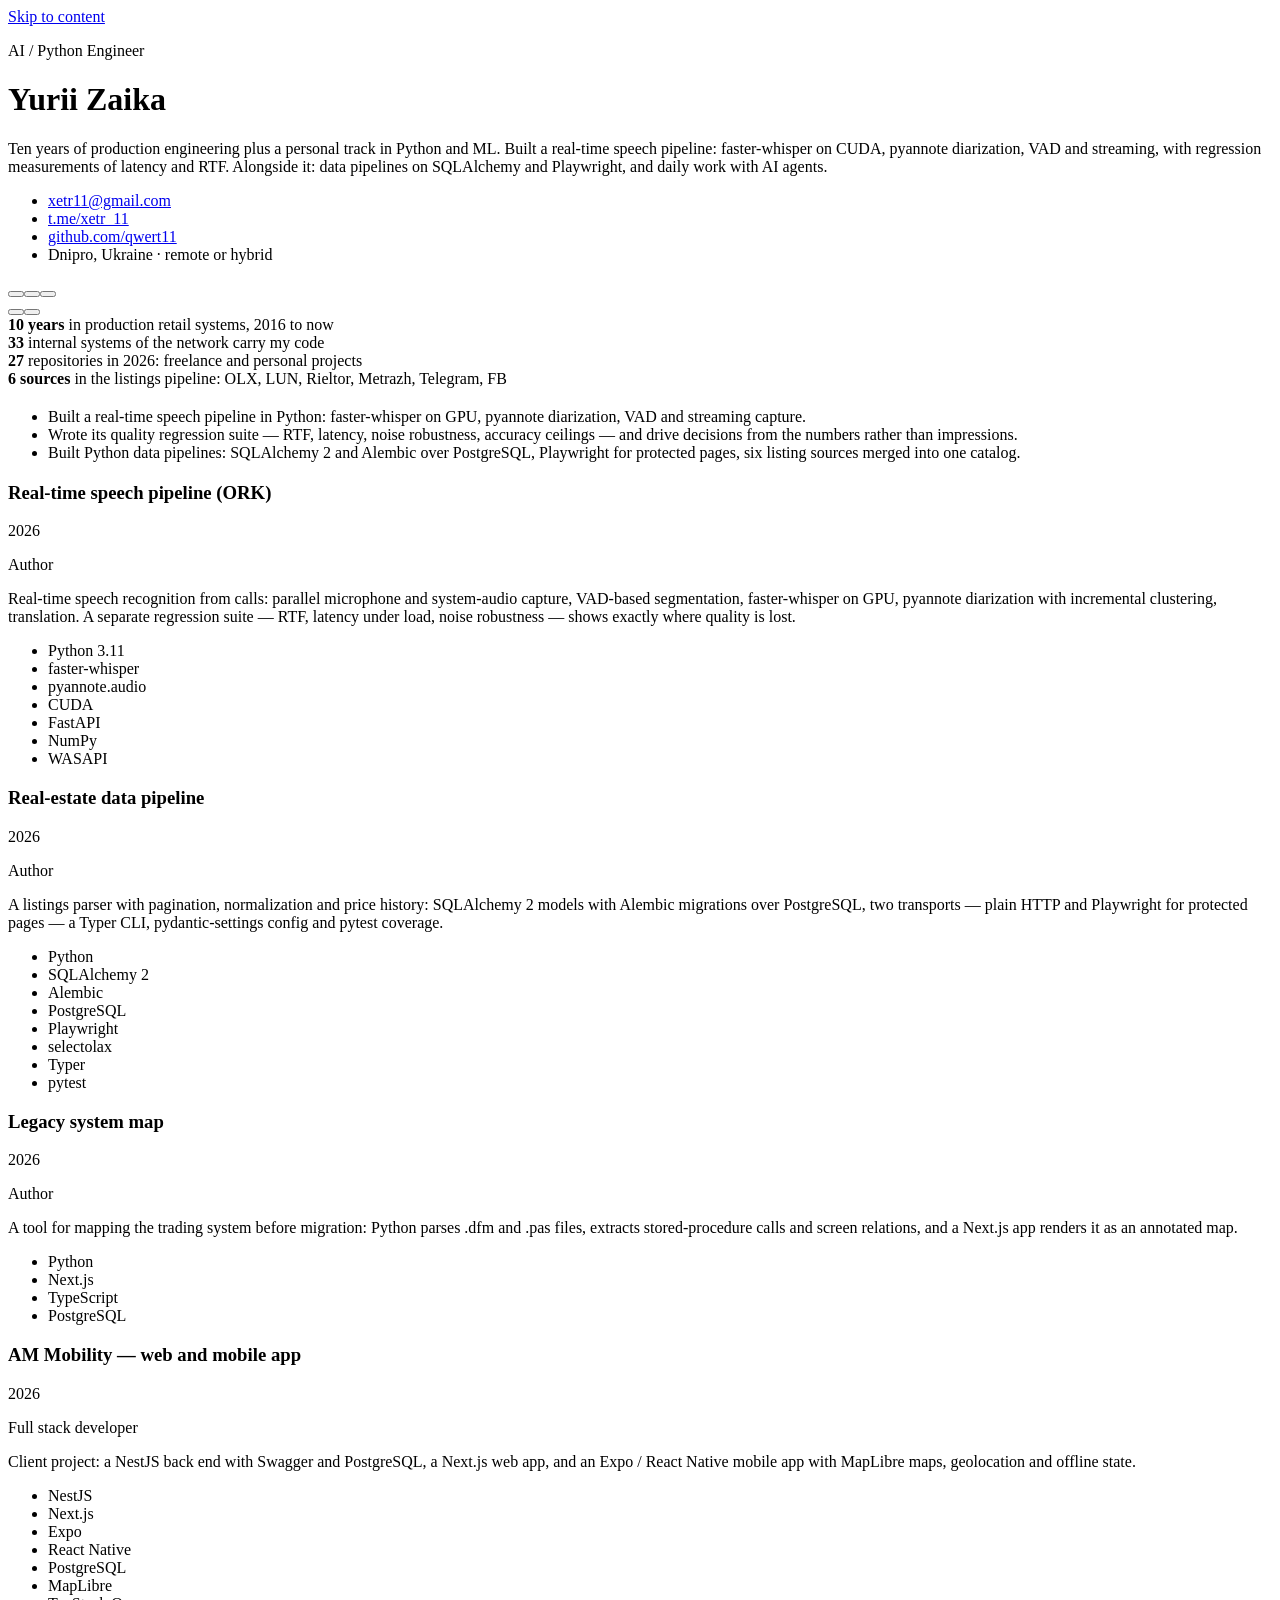
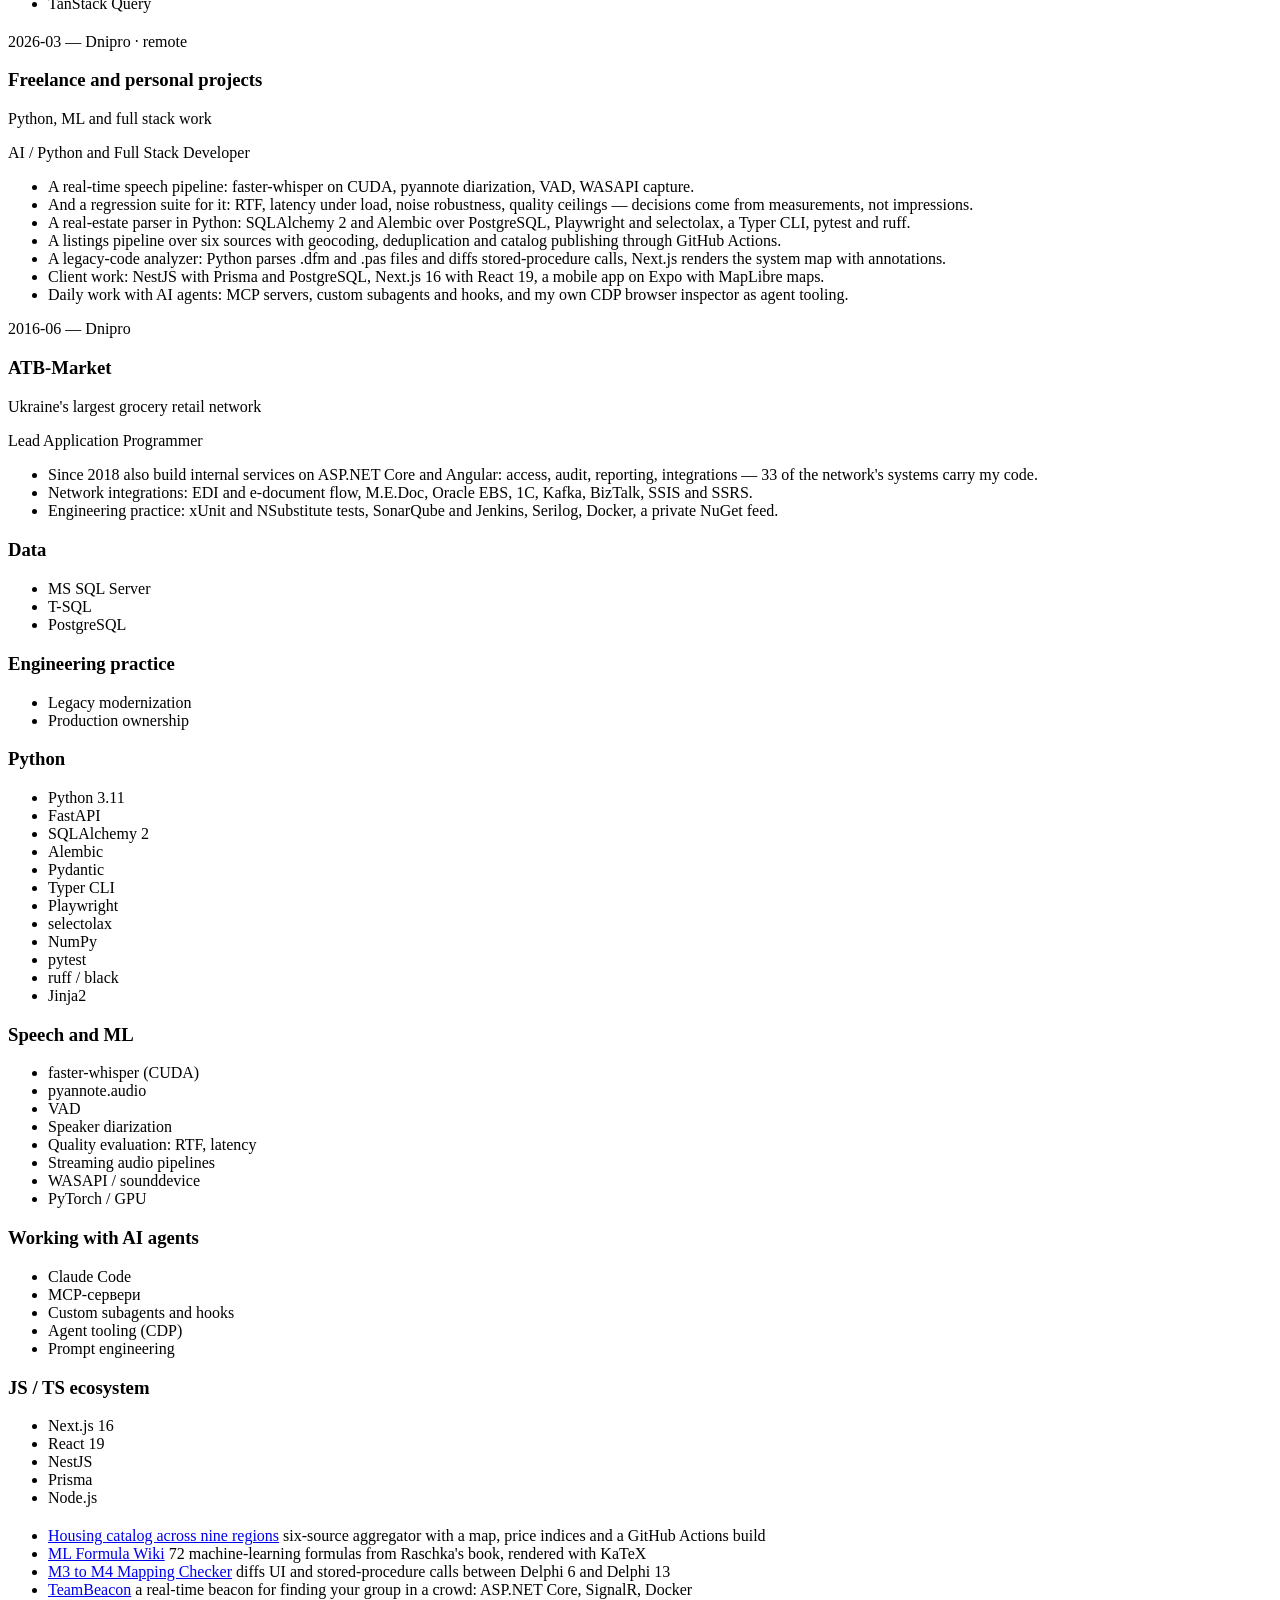
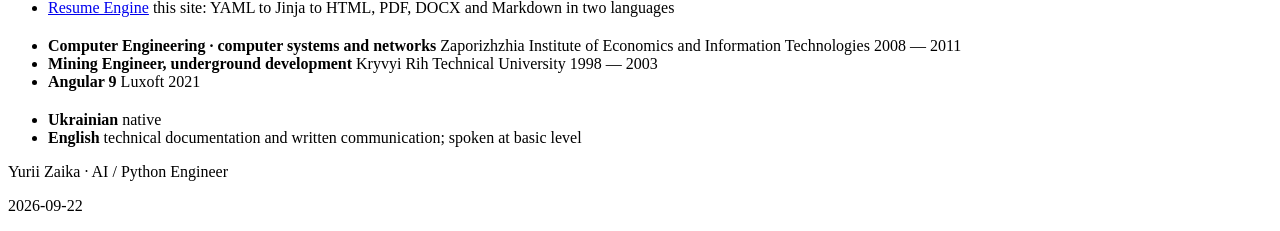
==== commit 880c6d49: "Метрика «27 репозиторіїв» возвращена: её использует одностраничник Co-Authored-By: Claude Fable 5.1 " ====
--- a/output/ai/index.html
+++ b/output/ai/index.html
@@ -11,7 +11,7 @@
 <link rel="stylesheet" href="../assets/css/site.css">
 </head>
 <body data-target="ai">
-<script>window.RESUME_DATA = {"profile": {"name": {"uk": "Юрій Заїка", "en": "Yurii Zaika"}, "location": {"uk": "Дніпро, Україна · віддалено або гібрид", "en": "Dnipro, Ukraine · remote or hybrid"}, "titles": {"full": {"uk": "Провідний інженер ПЗ · .NET та Delphi", "en": "Lead Software Engineer · .NET & Delphi"}, "dotnet": {"uk": "Senior .NET інженер", "en": "Senior .NET Engineer"}, "delphi": {"uk": "Senior Delphi інженер · модернізація legacy", "en": "Senior Delphi Engineer · Legacy Modernization"}, "web": {"uk": "Full Stack інженер · .NET та Angular", "en": "Full Stack Engineer · .NET & Angular"}, "ai": {"uk": "AI / Python інженер", "en": "AI / Python Engineer"}}, "summary": {"full": {"uk": "Десять років усередині ядра однієї роздрібної мережі: торгова система на Delphi, якою щодня працюють магазини, і сервіси на ASP.NET Core, що поступово забирають її функції. Доступи для 2000+ користувачів, фіскальні та EDI-інтеграції, міграція клієнта з Delphi 6 на Delphi 12.", "en": "Ten years inside the core systems of one retail network: a Delphi trading platform that stores run on daily, and ASP.NET Core services that keep taking over its functions. Access control for 2,000+ users, fiscal and EDI integrations, and an ongoing Delphi 6 to Delphi 12 client migration."}, "dotnet": {"uk": "Senior .NET інженер: ASP.NET Core та Web API на .NET 7, EF Core і T-SQL, інтеграції з Kafka, EDI, M.E.Doc та Oracle EBS, аутентифікація через OIDC, ADFS і Kerberos. Власна система керування доступом на 2000+ користувачів.", "en": "Senior .NET engineer: ASP.NET Core and Web API on .NET 7, EF Core and T-SQL, integrations over Kafka, EDI, M.E.Doc and Oracle EBS, authentication through OIDC, ADFS and Kerberos. Built the in-house access management system used by 2,000+ people."}, "delphi": {"uk": "Delphi-інженер із десятирічним досвідом супроводу торгової системи у продакшені: клієнт, якому щодня довіряють магазини мережі, MS SQL, фіскальний контур. Веду міграцію клієнта з Delphi 6 на Delphi 12 і написав інструмент звіряння інтерфейсу та мапінгу БД між версіями.", "en": "Delphi engineer with ten years of production ownership of a retail trading system: the client the network's stores run on daily, MS SQL, the fiscal workflows. Currently migrating the client from Delphi 6 to Delphi 12, with a purpose-built tool that diffs UI and database mappings between the two versions."}, "web": {"uk": "Full stack інженер: ASP.NET Core та Web API на бекенді, Angular 13 з Kendo UI і Razor на фронті, real-time через SignalR. Внутрішні системи для роздрібної мережі — доступи, аудит, звітність, інтеграції.", "en": "Full stack engineer: ASP.NET Core and Web API on the back end, Angular 13 with Kendo UI and Razor on the front, real-time over SignalR. Internal systems for a retail network: access control, audit, reporting, integrations."}, "ai": {"uk": "Десять років промислової розробки — і власний трек у Python та ML. Побудував голосовий пайплайн реального часу: faster-whisper на CUDA, діаризація pyannote, VAD і потокова обробка, з регресійними замірами затримки та RTF. Поряд — конвеєри даних на SQLAlchemy і Playwright та щоденна робота з ІІ-агентами.", "en": "Ten years of production engineering plus a personal track in Python and ML. Built a real-time speech pipeline: faster-whisper on CUDA, pyannote diarization, VAD and streaming, with regression measurements of latency and RTF. Alongside it: data pipelines on SQLAlchemy and Playwright, and daily work with AI agents."}}, "contacts": [{"id": "email", "label": "xetr11@gmail.com", "href": "mailto:xetr11@gmail.com"}, {"id": "telegram", "label": "t.me/xetr_11", "href": "https://t.me/xetr_11"}, {"id": "github", "label": "github.com/qwert11", "href": "https://github.com/qwert11"}], "metrics": [{"value": "10", "unit": {"uk": "років", "en": "years"}, "label": {"uk": "у виробничих системах роздрібу, з 2016 і донині", "en": "in production retail systems, 2016 to now"}, "tags": ["full", "dotnet", "delphi", "web", "ai"]}, {"value": "2 000+", "unit": {"uk": "", "en": ""}, "label": {"uk": "користувачів у системі доступів, яку я побудував", "en": "users on the access system I built"}, "tags": ["full", "dotnet", "web"]}, {"value": "33", "unit": {"uk": "", "en": ""}, "label": {"uk": "внутрішні системи мережі, у яких є мій код", "en": "internal systems of the network carry my code"}, "tags": ["full", "dotnet", "delphi", "web", "ai"]}, {"value": "2", "unit": {"uk": "стеки", "en": "stacks"}, "label": {"uk": "Delphi і .NET — паралельно, без зупинки бізнесу", "en": "Delphi and .NET in parallel, with the business running"}, "tags": ["full", "delphi"]}, {"value": ".NET 7", "unit": {"uk": "", "en": ""}, "label": {"uk": "основна платформа внутрішніх сервісів мережі", "en": "the main platform of the network's internal services"}, "tags": ["dotnet", "web"]}, {"value": "6", "unit": {"uk": "джерел", "en": "sources"}, "label": {"uk": "у конвеєрі збору оголошень: OLX, ЛУН, Rieltor, Metrazh, Telegram, FB", "en": "in the listings pipeline: OLX, LUN, Rieltor, Metrazh, Telegram, FB"}, "tags": ["ai", "python"]}], "sections": {"stack": {"uk": "Стек", "en": "Stack"}, "strengths": {"uk": "Що я зробив", "en": "What I delivered"}, "summary_cards": {"uk": "Коротко", "en": "At a glance"}, "projects": {"uk": "Ключові проєкти", "en": "Key projects"}, "details": {"uk": "Досвід", "en": "Experience"}, "education": {"uk": "Освіта та сертифікати", "en": "Education and certificates"}, "domain": {"uk": "Предметна область", "en": "Domain knowledge"}, "languages": {"uk": "Мови", "en": "Languages"}, "side": {"uk": "Код на GitHub", "en": "Code on GitHub"}}, "ui": {"auto": {"uk": "Авто", "en": "Auto"}, "light": {"uk": "Світла", "en": "Light"}, "dark": {"uk": "Темна", "en": "Dark"}, "pdf": {"uk": "PDF", "en": "PDF"}, "word": {"uk": "Word", "en": "Word"}, "markdown": {"uk": "Markdown", "en": "Markdown"}, "full": {"uk": "Все", "en": "Full"}, "dotnet": {"uk": ".NET", "en": ".NET"}, "delphi": {"uk": "Delphi", "en": "Delphi"}, "web": {"uk": "Web", "en": "Web"}, "ai": {"uk": "AI / Python", "en": "AI / Python"}, "ua": {"uk": "Укр", "en": "UA"}, "en": {"uk": "Анг", "en": "EN"}, "details_anchor": {"uk": "Деталі нижче", "en": "Details below"}, "present": {"uk": "донині", "en": "present"}, "earlier": {"uk": "Раніше", "en": "Earlier"}, "profiles_hint": {"uk": "Профіль резюме", "en": "Resume profile"}}}, "sections": {"stack": {"uk": "Стек", "en": "Stack"}, "strengths": {"uk": "Що я зробив", "en": "What I delivered"}, "summary_cards": {"uk": "Коротко", "en": "At a glance"}, "projects": {"uk": "Ключові проєкти", "en": "Key projects"}, "details": {"uk": "Досвід", "en": "Experience"}, "education": {"uk": "Освіта та сертифікати", "en": "Education and certificates"}, "domain": {"uk": "Предметна область", "en": "Domain knowledge"}, "languages": {"uk": "Мови", "en": "Languages"}, "side": {"uk": "Код на GitHub", "en": "Code on GitHub"}}, "ui": {"auto": {"uk": "Авто", "en": "Auto"}, "light": {"uk": "Світла", "en": "Light"}, "dark": {"uk": "Темна", "en": "Dark"}, "pdf": {"uk": "PDF", "en": "PDF"}, "word": {"uk": "Word", "en": "Word"}, "markdown": {"uk": "Markdown", "en": "Markdown"}, "full": {"uk": "Все", "en": "Full"}, "dotnet": {"uk": ".NET", "en": ".NET"}, "delphi": {"uk": "Delphi", "en": "Delphi"}, "web": {"uk": "Web", "en": "Web"}, "ai": {"uk": "AI / Python", "en": "AI / Python"}, "ua": {"uk": "Укр", "en": "UA"}, "en": {"uk": "Анг", "en": "EN"}, "details_anchor": {"uk": "Деталі нижче", "en": "Details below"}, "present": {"uk": "донині", "en": "present"}, "earlier": {"uk": "Раніше", "en": "Earlier"}, "profiles_hint": {"uk": "Профіль резюме", "en": "Resume profile"}}, "titleTextObj": {"uk": "AI / Python інженер", "en": "AI / Python Engineer"}, "summaryTextObj": {"uk": "Десять років промислової розробки — і власний трек у Python та ML. Побудував голосовий пайплайн реального часу: faster-whisper на CUDA, діаризація pyannote, VAD і потокова обробка, з регресійними замірами затримки та RTF. Поряд — конвеєри даних на SQLAlchemy і Playwright та щоденна робота з ІІ-агентами.", "en": "Ten years of production engineering plus a personal track in Python and ML. Built a real-time speech pipeline: faster-whisper on CUDA, pyannote diarization, VAD and streaming, with regression measurements of latency and RTF. Alongside it: data pipelines on SQLAlchemy and Playwright, and daily work with AI agents."}};</script>
+<script>window.RESUME_DATA = {"profile": {"name": {"uk": "Юрій Заїка", "en": "Yurii Zaika"}, "location": {"uk": "Дніпро, Україна · віддалено або гібрид", "en": "Dnipro, Ukraine · remote or hybrid"}, "titles": {"full": {"uk": "Провідний інженер ПЗ · .NET та Delphi", "en": "Lead Software Engineer · .NET & Delphi"}, "dotnet": {"uk": "Senior .NET інженер", "en": "Senior .NET Engineer"}, "delphi": {"uk": "Senior Delphi інженер · модернізація legacy", "en": "Senior Delphi Engineer · Legacy Modernization"}, "web": {"uk": "Full Stack інженер · .NET та Angular", "en": "Full Stack Engineer · .NET & Angular"}, "ai": {"uk": "AI / Python інженер", "en": "AI / Python Engineer"}}, "summary": {"full": {"uk": "Десять років усередині ядра однієї роздрібної мережі: торгова система на Delphi, якою щодня працюють магазини, і сервіси на ASP.NET Core, що поступово забирають її функції. Доступи для 2000+ користувачів, фіскальні та EDI-інтеграції, міграція клієнта з Delphi 6 на Delphi 12.", "en": "Ten years inside the core systems of one retail network: a Delphi trading platform that stores run on daily, and ASP.NET Core services that keep taking over its functions. Access control for 2,000+ users, fiscal and EDI integrations, and an ongoing Delphi 6 to Delphi 12 client migration."}, "dotnet": {"uk": "Senior .NET інженер: ASP.NET Core та Web API на .NET 7, EF Core і T-SQL, інтеграції з Kafka, EDI, M.E.Doc та Oracle EBS, аутентифікація через OIDC, ADFS і Kerberos. Власна система керування доступом на 2000+ користувачів.", "en": "Senior .NET engineer: ASP.NET Core and Web API on .NET 7, EF Core and T-SQL, integrations over Kafka, EDI, M.E.Doc and Oracle EBS, authentication through OIDC, ADFS and Kerberos. Built the in-house access management system used by 2,000+ people."}, "delphi": {"uk": "Delphi-інженер із десятирічним досвідом супроводу торгової системи у продакшені: клієнт, якому щодня довіряють магазини мережі, MS SQL, фіскальний контур. Веду міграцію клієнта з Delphi 6 на Delphi 12 і написав інструмент звіряння інтерфейсу та мапінгу БД між версіями.", "en": "Delphi engineer with ten years of production ownership of a retail trading system: the client the network's stores run on daily, MS SQL, the fiscal workflows. Currently migrating the client from Delphi 6 to Delphi 12, with a purpose-built tool that diffs UI and database mappings between the two versions."}, "web": {"uk": "Full stack інженер: ASP.NET Core та Web API на бекенді, Angular 13 з Kendo UI і Razor на фронті, real-time через SignalR. Внутрішні системи для роздрібної мережі — доступи, аудит, звітність, інтеграції.", "en": "Full stack engineer: ASP.NET Core and Web API on the back end, Angular 13 with Kendo UI and Razor on the front, real-time over SignalR. Internal systems for a retail network: access control, audit, reporting, integrations."}, "ai": {"uk": "Десять років промислової розробки — і власний трек у Python та ML. Побудував голосовий пайплайн реального часу: faster-whisper на CUDA, діаризація pyannote, VAD і потокова обробка, з регресійними замірами затримки та RTF. Поряд — конвеєри даних на SQLAlchemy і Playwright та щоденна робота з ІІ-агентами.", "en": "Ten years of production engineering plus a personal track in Python and ML. Built a real-time speech pipeline: faster-whisper on CUDA, pyannote diarization, VAD and streaming, with regression measurements of latency and RTF. Alongside it: data pipelines on SQLAlchemy and Playwright, and daily work with AI agents."}}, "contacts": [{"id": "email", "label": "xetr11@gmail.com", "href": "mailto:xetr11@gmail.com"}, {"id": "telegram", "label": "t.me/xetr_11", "href": "https://t.me/xetr_11"}, {"id": "github", "label": "github.com/qwert11", "href": "https://github.com/qwert11"}], "metrics": [{"value": "10", "unit": {"uk": "років", "en": "years"}, "label": {"uk": "у виробничих системах роздрібу, з 2016 і донині", "en": "in production retail systems, 2016 to now"}, "tags": ["full", "dotnet", "delphi", "web", "ai"]}, {"value": "2 000+", "unit": {"uk": "", "en": ""}, "label": {"uk": "користувачів у системі доступів, яку я побудував", "en": "users on the access system I built"}, "tags": ["full", "dotnet", "web"]}, {"value": "33", "unit": {"uk": "", "en": ""}, "label": {"uk": "внутрішні системи мережі, у яких є мій код", "en": "internal systems of the network carry my code"}, "tags": ["full", "dotnet", "delphi", "web", "ai"]}, {"value": "2", "unit": {"uk": "стеки", "en": "stacks"}, "label": {"uk": "Delphi і .NET — паралельно, без зупинки бізнесу", "en": "Delphi and .NET in parallel, with the business running"}, "tags": ["full", "delphi"]}, {"value": ".NET 7", "unit": {"uk": "", "en": ""}, "label": {"uk": "основна платформа внутрішніх сервісів мережі", "en": "the main platform of the network's internal services"}, "tags": ["dotnet", "web"]}, {"value": "27", "unit": {"uk": "", "en": ""}, "label": {"uk": "репозиторіїв за 2026 рік: фриланс і власні проєкти", "en": "repositories in 2026: freelance and personal projects"}, "tags": ["ai", "python", "web"]}, {"value": "6", "unit": {"uk": "джерел", "en": "sources"}, "label": {"uk": "у конвеєрі збору оголошень: OLX, ЛУН, Rieltor, Metrazh, Telegram, FB", "en": "in the listings pipeline: OLX, LUN, Rieltor, Metrazh, Telegram, FB"}, "tags": ["ai", "python"]}], "sections": {"stack": {"uk": "Стек", "en": "Stack"}, "strengths": {"uk": "Що я зробив", "en": "What I delivered"}, "summary_cards": {"uk": "Коротко", "en": "At a glance"}, "projects": {"uk": "Ключові проєкти", "en": "Key projects"}, "details": {"uk": "Досвід", "en": "Experience"}, "education": {"uk": "Освіта та сертифікати", "en": "Education and certificates"}, "domain": {"uk": "Предметна область", "en": "Domain knowledge"}, "languages": {"uk": "Мови", "en": "Languages"}, "side": {"uk": "Код на GitHub", "en": "Code on GitHub"}}, "ui": {"auto": {"uk": "Авто", "en": "Auto"}, "light": {"uk": "Світла", "en": "Light"}, "dark": {"uk": "Темна", "en": "Dark"}, "pdf": {"uk": "PDF", "en": "PDF"}, "word": {"uk": "Word", "en": "Word"}, "markdown": {"uk": "Markdown", "en": "Markdown"}, "full": {"uk": "Все", "en": "Full"}, "dotnet": {"uk": ".NET", "en": ".NET"}, "delphi": {"uk": "Delphi", "en": "Delphi"}, "web": {"uk": "Web", "en": "Web"}, "ai": {"uk": "AI / Python", "en": "AI / Python"}, "ua": {"uk": "Укр", "en": "UA"}, "en": {"uk": "Анг", "en": "EN"}, "details_anchor": {"uk": "Деталі нижче", "en": "Details below"}, "present": {"uk": "донині", "en": "present"}, "earlier": {"uk": "Раніше", "en": "Earlier"}, "profiles_hint": {"uk": "Профіль резюме", "en": "Resume profile"}}}, "sections": {"stack": {"uk": "Стек", "en": "Stack"}, "strengths": {"uk": "Що я зробив", "en": "What I delivered"}, "summary_cards": {"uk": "Коротко", "en": "At a glance"}, "projects": {"uk": "Ключові проєкти", "en": "Key projects"}, "details": {"uk": "Досвід", "en": "Experience"}, "education": {"uk": "Освіта та сертифікати", "en": "Education and certificates"}, "domain": {"uk": "Предметна область", "en": "Domain knowledge"}, "languages": {"uk": "Мови", "en": "Languages"}, "side": {"uk": "Код на GitHub", "en": "Code on GitHub"}}, "ui": {"auto": {"uk": "Авто", "en": "Auto"}, "light": {"uk": "Світла", "en": "Light"}, "dark": {"uk": "Темна", "en": "Dark"}, "pdf": {"uk": "PDF", "en": "PDF"}, "word": {"uk": "Word", "en": "Word"}, "markdown": {"uk": "Markdown", "en": "Markdown"}, "full": {"uk": "Все", "en": "Full"}, "dotnet": {"uk": ".NET", "en": ".NET"}, "delphi": {"uk": "Delphi", "en": "Delphi"}, "web": {"uk": "Web", "en": "Web"}, "ai": {"uk": "AI / Python", "en": "AI / Python"}, "ua": {"uk": "Укр", "en": "UA"}, "en": {"uk": "Анг", "en": "EN"}, "details_anchor": {"uk": "Деталі нижче", "en": "Details below"}, "present": {"uk": "донині", "en": "present"}, "earlier": {"uk": "Раніше", "en": "Earlier"}, "profiles_hint": {"uk": "Профіль резюме", "en": "Resume profile"}}, "titleTextObj": {"uk": "AI / Python інженер", "en": "AI / Python Engineer"}, "summaryTextObj": {"uk": "Десять років промислової розробки — і власний трек у Python та ML. Побудував голосовий пайплайн реального часу: faster-whisper на CUDA, діаризація pyannote, VAD і потокова обробка, з регресійними замірами затримки та RTF. Поряд — конвеєри даних на SQLAlchemy і Playwright та щоденна робота з ІІ-агентами.", "en": "Ten years of production engineering plus a personal track in Python and ML. Built a real-time speech pipeline: faster-whisper on CUDA, pyannote diarization, VAD and streaming, with regression measurements of latency and RTF. Alongside it: data pipelines on SQLAlchemy and Playwright, and daily work with AI agents."}};</script>
 <script src="../assets/js/theme.js"></script>
 
 <a class="skip" href="#main">Skip to content</a>
@@ -69,6 +69,10 @@
     <div class="metric">
       <b>33</b>
       <span data-uk="внутрішні системи мережі, у яких є мій код" data-en="internal systems of the network carry my code">internal systems of the network carry my code</span>
+    </div>
+    <div class="metric">
+      <b>27</b>
+      <span data-uk="репозиторіїв за 2026 рік: фриланс і власні проєкти" data-en="repositories in 2026: freelance and personal projects">repositories in 2026: freelance and personal projects</span>
     </div>
     <div class="metric">
       <b>6 <span class="unit" data-uk="джерел" data-en="sources">sources</span></b>
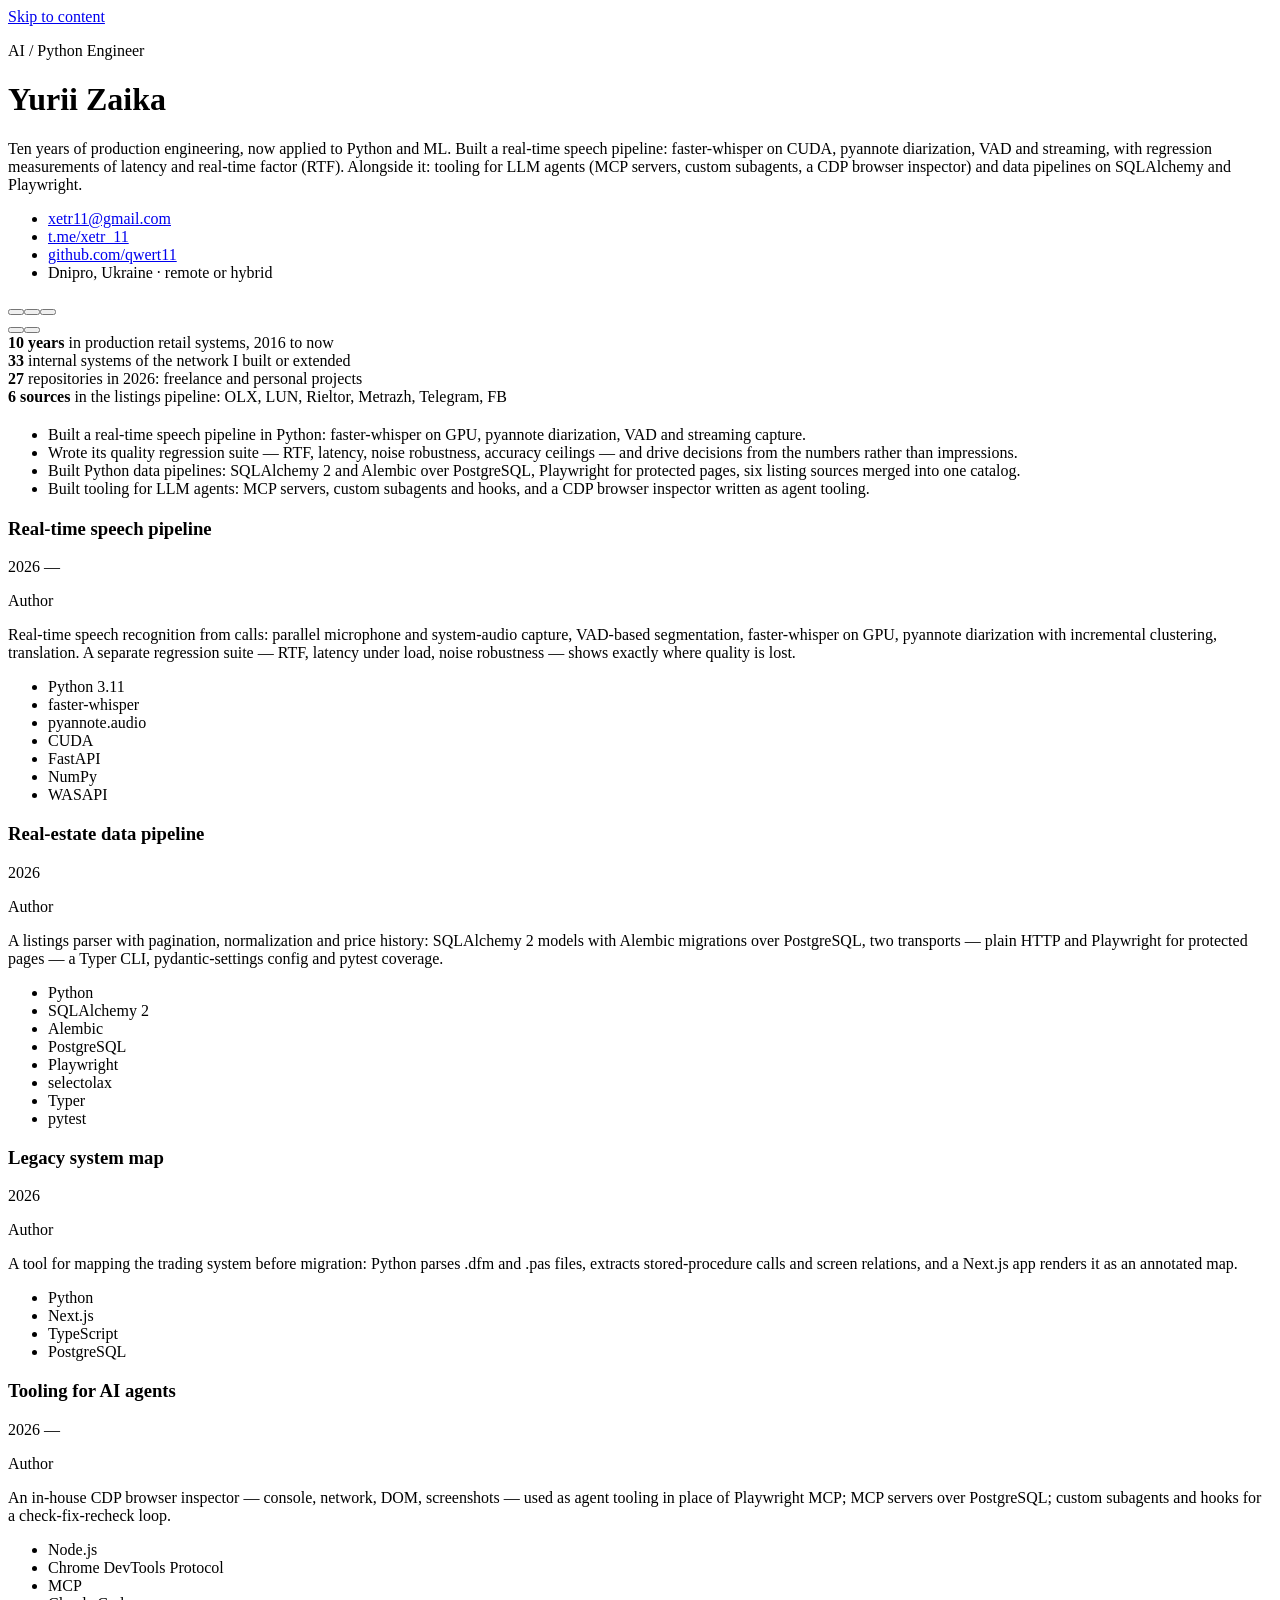
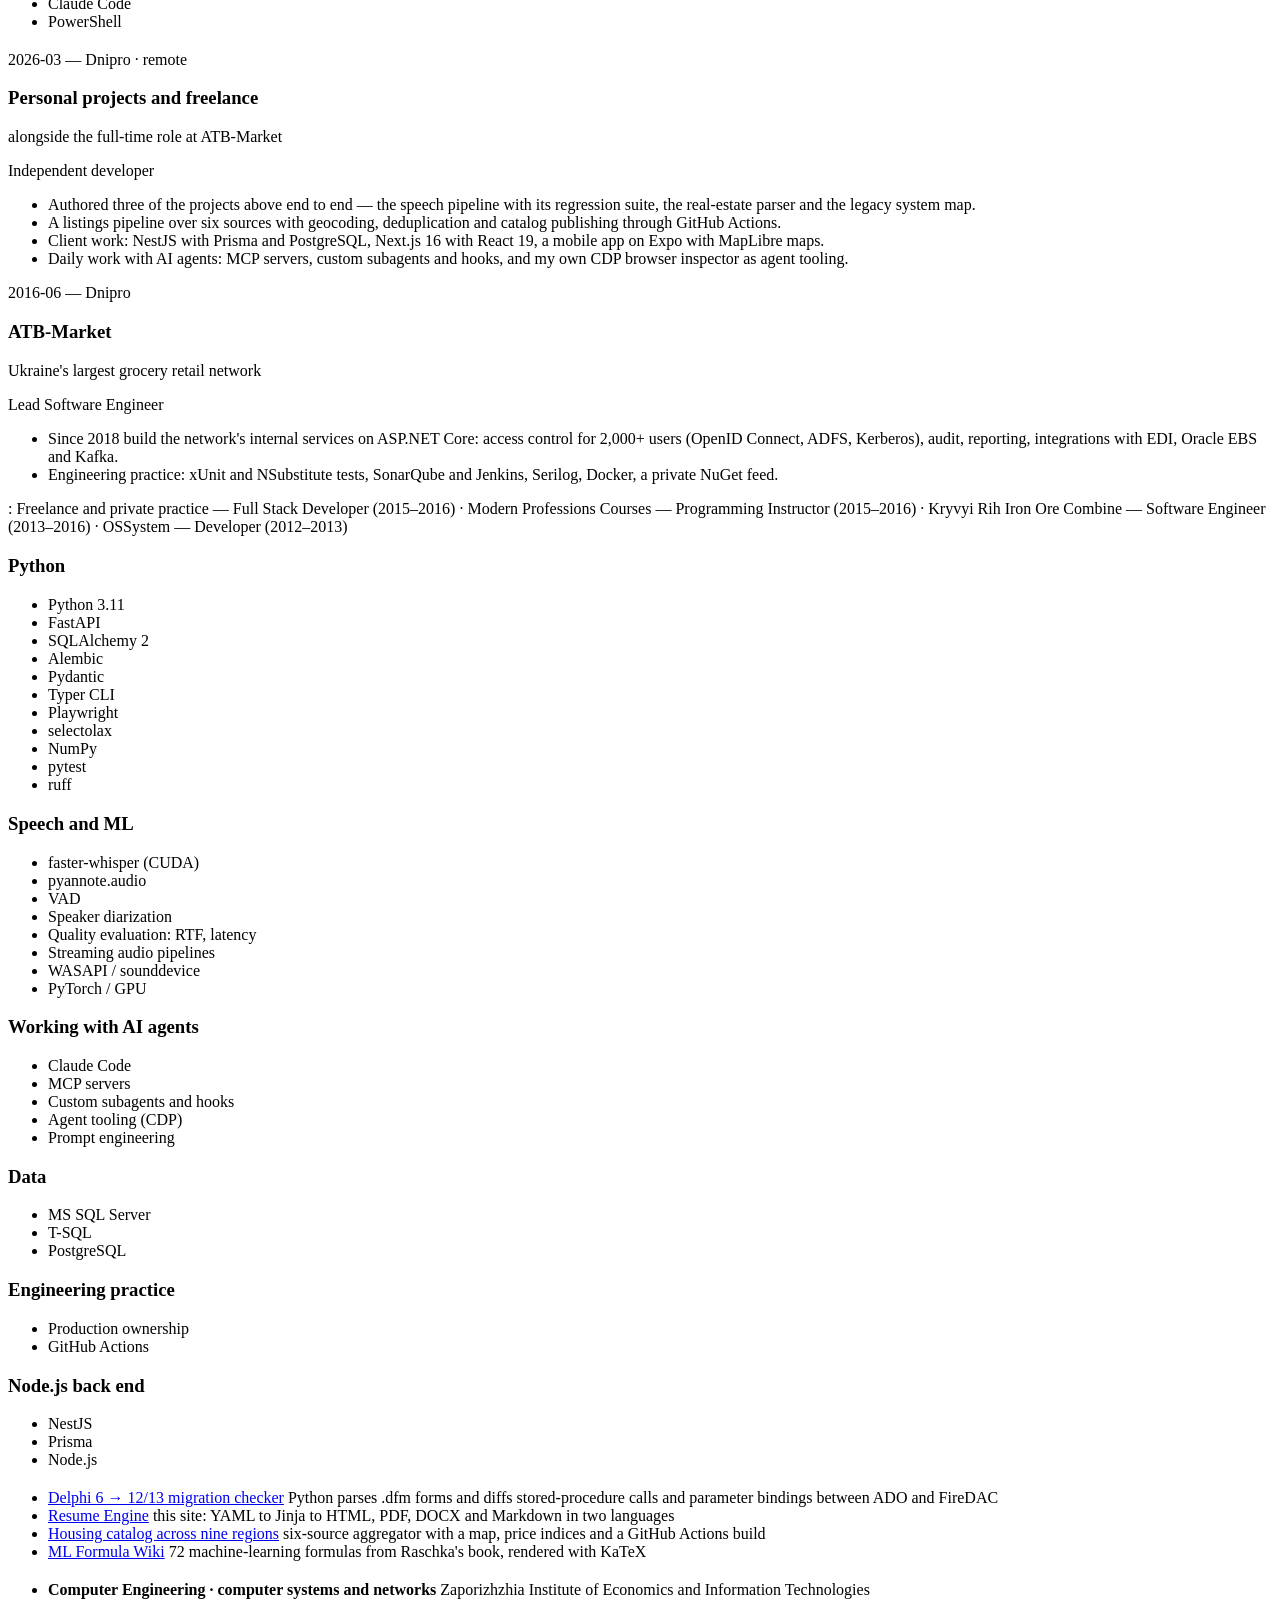
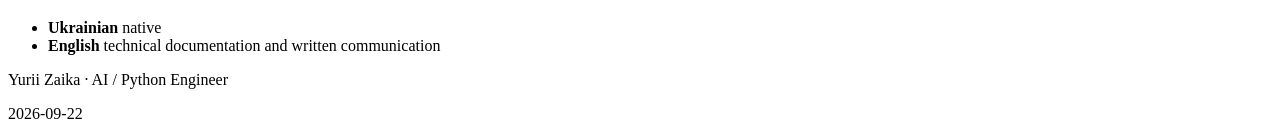
==== commit f941e300: "Ревизия рекрутёрами: 5 профилей × агенты-рецензенты, применены подтверждённые правки Общие для всех " ====
--- a/output/ai/index.html
+++ b/output/ai/index.html
@@ -4,14 +4,14 @@
 <meta charset="utf-8">
 <meta name="viewport" content="width=device-width,initial-scale=1">
 <title>Yurii Zaika — AI / Python Engineer</title>
-<meta name="description" content="Ten years of production engineering plus a personal track in Python and ML. Built a real-time speech pipeline: faster-whisper on CUDA, pyannote diarization, VAD and streaming, with regression measurements of latency and RTF. Alongside it: data pipelines on SQLAlchemy and Playwright, and daily work with AI agents.">
+<meta name="description" content="Ten years of production engineering, now applied to Python and ML. Built a real-time speech pipeline: faster-whisper on CUDA, pyannote diarization, VAD and streaming, with regression measurements of latency and real-time factor (RTF). Alongside it: tooling for LLM agents (MCP servers, custom subagents, a CDP browser inspector) and data pipelines on SQLAlchemy and Playwright.">
 <link rel="preconnect" href="https://fonts.googleapis.com">
 <link rel="preconnect" href="https://fonts.gstatic.com" crossorigin>
 <link rel="stylesheet" href="https://fonts.googleapis.com/css2?family=Instrument+Sans:wght@400;500;600&family=Instrument+Serif:ital@0;1&family=JetBrains+Mono:wght@400;500&display=swap">
 <link rel="stylesheet" href="../assets/css/site.css">
 </head>
 <body data-target="ai">
-<script>window.RESUME_DATA = {"profile": {"name": {"uk": "Юрій Заїка", "en": "Yurii Zaika"}, "location": {"uk": "Дніпро, Україна · віддалено або гібрид", "en": "Dnipro, Ukraine · remote or hybrid"}, "titles": {"full": {"uk": "Провідний інженер ПЗ · .NET та Delphi", "en": "Lead Software Engineer · .NET & Delphi"}, "dotnet": {"uk": "Senior .NET інженер", "en": "Senior .NET Engineer"}, "delphi": {"uk": "Senior Delphi інженер · модернізація legacy", "en": "Senior Delphi Engineer · Legacy Modernization"}, "web": {"uk": "Full Stack інженер · .NET та Angular", "en": "Full Stack Engineer · .NET & Angular"}, "ai": {"uk": "AI / Python інженер", "en": "AI / Python Engineer"}}, "summary": {"full": {"uk": "Десять років усередині ядра однієї роздрібної мережі: торгова система на Delphi, якою щодня працюють магазини, і сервіси на ASP.NET Core, що поступово забирають її функції. Доступи для 2000+ користувачів, фіскальні та EDI-інтеграції, міграція клієнта з Delphi 6 на Delphi 12.", "en": "Ten years inside the core systems of one retail network: a Delphi trading platform that stores run on daily, and ASP.NET Core services that keep taking over its functions. Access control for 2,000+ users, fiscal and EDI integrations, and an ongoing Delphi 6 to Delphi 12 client migration."}, "dotnet": {"uk": "Senior .NET інженер: ASP.NET Core та Web API на .NET 7, EF Core і T-SQL, інтеграції з Kafka, EDI, M.E.Doc та Oracle EBS, аутентифікація через OIDC, ADFS і Kerberos. Власна система керування доступом на 2000+ користувачів.", "en": "Senior .NET engineer: ASP.NET Core and Web API on .NET 7, EF Core and T-SQL, integrations over Kafka, EDI, M.E.Doc and Oracle EBS, authentication through OIDC, ADFS and Kerberos. Built the in-house access management system used by 2,000+ people."}, "delphi": {"uk": "Delphi-інженер із десятирічним досвідом супроводу торгової системи у продакшені: клієнт, якому щодня довіряють магазини мережі, MS SQL, фіскальний контур. Веду міграцію клієнта з Delphi 6 на Delphi 12 і написав інструмент звіряння інтерфейсу та мапінгу БД між версіями.", "en": "Delphi engineer with ten years of production ownership of a retail trading system: the client the network's stores run on daily, MS SQL, the fiscal workflows. Currently migrating the client from Delphi 6 to Delphi 12, with a purpose-built tool that diffs UI and database mappings between the two versions."}, "web": {"uk": "Full stack інженер: ASP.NET Core та Web API на бекенді, Angular 13 з Kendo UI і Razor на фронті, real-time через SignalR. Внутрішні системи для роздрібної мережі — доступи, аудит, звітність, інтеграції.", "en": "Full stack engineer: ASP.NET Core and Web API on the back end, Angular 13 with Kendo UI and Razor on the front, real-time over SignalR. Internal systems for a retail network: access control, audit, reporting, integrations."}, "ai": {"uk": "Десять років промислової розробки — і власний трек у Python та ML. Побудував голосовий пайплайн реального часу: faster-whisper на CUDA, діаризація pyannote, VAD і потокова обробка, з регресійними замірами затримки та RTF. Поряд — конвеєри даних на SQLAlchemy і Playwright та щоденна робота з ІІ-агентами.", "en": "Ten years of production engineering plus a personal track in Python and ML. Built a real-time speech pipeline: faster-whisper on CUDA, pyannote diarization, VAD and streaming, with regression measurements of latency and RTF. Alongside it: data pipelines on SQLAlchemy and Playwright, and daily work with AI agents."}}, "contacts": [{"id": "email", "label": "xetr11@gmail.com", "href": "mailto:xetr11@gmail.com"}, {"id": "telegram", "label": "t.me/xetr_11", "href": "https://t.me/xetr_11"}, {"id": "github", "label": "github.com/qwert11", "href": "https://github.com/qwert11"}], "metrics": [{"value": "10", "unit": {"uk": "років", "en": "years"}, "label": {"uk": "у виробничих системах роздрібу, з 2016 і донині", "en": "in production retail systems, 2016 to now"}, "tags": ["full", "dotnet", "delphi", "web", "ai"]}, {"value": "2 000+", "unit": {"uk": "", "en": ""}, "label": {"uk": "користувачів у системі доступів, яку я побудував", "en": "users on the access system I built"}, "tags": ["full", "dotnet", "web"]}, {"value": "33", "unit": {"uk": "", "en": ""}, "label": {"uk": "внутрішні системи мережі, у яких є мій код", "en": "internal systems of the network carry my code"}, "tags": ["full", "dotnet", "delphi", "web", "ai"]}, {"value": "2", "unit": {"uk": "стеки", "en": "stacks"}, "label": {"uk": "Delphi і .NET — паралельно, без зупинки бізнесу", "en": "Delphi and .NET in parallel, with the business running"}, "tags": ["full", "delphi"]}, {"value": ".NET 7", "unit": {"uk": "", "en": ""}, "label": {"uk": "основна платформа внутрішніх сервісів мережі", "en": "the main platform of the network's internal services"}, "tags": ["dotnet", "web"]}, {"value": "27", "unit": {"uk": "", "en": ""}, "label": {"uk": "репозиторіїв за 2026 рік: фриланс і власні проєкти", "en": "repositories in 2026: freelance and personal projects"}, "tags": ["ai", "python", "web"]}, {"value": "6", "unit": {"uk": "джерел", "en": "sources"}, "label": {"uk": "у конвеєрі збору оголошень: OLX, ЛУН, Rieltor, Metrazh, Telegram, FB", "en": "in the listings pipeline: OLX, LUN, Rieltor, Metrazh, Telegram, FB"}, "tags": ["ai", "python"]}], "sections": {"stack": {"uk": "Стек", "en": "Stack"}, "strengths": {"uk": "Що я зробив", "en": "What I delivered"}, "summary_cards": {"uk": "Коротко", "en": "At a glance"}, "projects": {"uk": "Ключові проєкти", "en": "Key projects"}, "details": {"uk": "Досвід", "en": "Experience"}, "education": {"uk": "Освіта та сертифікати", "en": "Education and certificates"}, "domain": {"uk": "Предметна область", "en": "Domain knowledge"}, "languages": {"uk": "Мови", "en": "Languages"}, "side": {"uk": "Код на GitHub", "en": "Code on GitHub"}}, "ui": {"auto": {"uk": "Авто", "en": "Auto"}, "light": {"uk": "Світла", "en": "Light"}, "dark": {"uk": "Темна", "en": "Dark"}, "pdf": {"uk": "PDF", "en": "PDF"}, "word": {"uk": "Word", "en": "Word"}, "markdown": {"uk": "Markdown", "en": "Markdown"}, "full": {"uk": "Все", "en": "Full"}, "dotnet": {"uk": ".NET", "en": ".NET"}, "delphi": {"uk": "Delphi", "en": "Delphi"}, "web": {"uk": "Web", "en": "Web"}, "ai": {"uk": "AI / Python", "en": "AI / Python"}, "ua": {"uk": "Укр", "en": "UA"}, "en": {"uk": "Анг", "en": "EN"}, "details_anchor": {"uk": "Деталі нижче", "en": "Details below"}, "present": {"uk": "донині", "en": "present"}, "earlier": {"uk": "Раніше", "en": "Earlier"}, "profiles_hint": {"uk": "Профіль резюме", "en": "Resume profile"}}}, "sections": {"stack": {"uk": "Стек", "en": "Stack"}, "strengths": {"uk": "Що я зробив", "en": "What I delivered"}, "summary_cards": {"uk": "Коротко", "en": "At a glance"}, "projects": {"uk": "Ключові проєкти", "en": "Key projects"}, "details": {"uk": "Досвід", "en": "Experience"}, "education": {"uk": "Освіта та сертифікати", "en": "Education and certificates"}, "domain": {"uk": "Предметна область", "en": "Domain knowledge"}, "languages": {"uk": "Мови", "en": "Languages"}, "side": {"uk": "Код на GitHub", "en": "Code on GitHub"}}, "ui": {"auto": {"uk": "Авто", "en": "Auto"}, "light": {"uk": "Світла", "en": "Light"}, "dark": {"uk": "Темна", "en": "Dark"}, "pdf": {"uk": "PDF", "en": "PDF"}, "word": {"uk": "Word", "en": "Word"}, "markdown": {"uk": "Markdown", "en": "Markdown"}, "full": {"uk": "Все", "en": "Full"}, "dotnet": {"uk": ".NET", "en": ".NET"}, "delphi": {"uk": "Delphi", "en": "Delphi"}, "web": {"uk": "Web", "en": "Web"}, "ai": {"uk": "AI / Python", "en": "AI / Python"}, "ua": {"uk": "Укр", "en": "UA"}, "en": {"uk": "Анг", "en": "EN"}, "details_anchor": {"uk": "Деталі нижче", "en": "Details below"}, "present": {"uk": "донині", "en": "present"}, "earlier": {"uk": "Раніше", "en": "Earlier"}, "profiles_hint": {"uk": "Профіль резюме", "en": "Resume profile"}}, "titleTextObj": {"uk": "AI / Python інженер", "en": "AI / Python Engineer"}, "summaryTextObj": {"uk": "Десять років промислової розробки — і власний трек у Python та ML. Побудував голосовий пайплайн реального часу: faster-whisper на CUDA, діаризація pyannote, VAD і потокова обробка, з регресійними замірами затримки та RTF. Поряд — конвеєри даних на SQLAlchemy і Playwright та щоденна робота з ІІ-агентами.", "en": "Ten years of production engineering plus a personal track in Python and ML. Built a real-time speech pipeline: faster-whisper on CUDA, pyannote diarization, VAD and streaming, with regression measurements of latency and RTF. Alongside it: data pipelines on SQLAlchemy and Playwright, and daily work with AI agents."}};</script>
+<script>window.RESUME_DATA = {"profile": {"name": {"uk": "Юрій Заїка", "en": "Yurii Zaika"}, "location": {"uk": "Дніпро, Україна · віддалено або гібрид", "en": "Dnipro, Ukraine · remote or hybrid"}, "titles": {"full": {"uk": "Провідний інженер ПЗ · .NET та Delphi", "en": "Lead Software Engineer · .NET & Delphi"}, "dotnet": {"uk": "Senior .NET інженер", "en": "Senior .NET Engineer"}, "delphi": {"uk": "Senior Delphi інженер · модернізація legacy", "en": "Senior Delphi Engineer · Legacy Modernization"}, "web": {"uk": "Full Stack інженер · .NET, Angular та React", "en": "Full Stack Engineer · .NET, Angular & React"}, "ai": {"uk": "AI / Python інженер", "en": "AI / Python Engineer"}}, "summary": {"full": {"uk": "Десять років усередині ядра АТБ-Маркет, найбільшої продуктової мережі України: сервіси на ASP.NET Core, що поступово забирають функції торгової системи на Delphi, якою щодня працюють магазини. Доступи для 2000+ користувачів, фіскальні та EDI-інтеграції, міграція клієнта з Delphi 6 на Delphi 12/13.", "en": "Ten years inside the core systems of ATB-Market, Ukraine's largest grocery retail network: ASP.NET Core services that keep taking over functions from the Delphi trading platform the stores run on daily. Access control for 2,000+ users, fiscal and EDI integrations, and an ongoing Delphi 6 to Delphi 12/13 client migration."}, "dotnet": {"uk": "Senior .NET інженер: ASP.NET Core та Web API, EF Core і T-SQL, інтеграції з EDI, Kafka та Oracle EBS, аутентифікація через OIDC, ADFS і Kerberos. Власна система керування доступом на 2000+ користувачів.", "en": "Senior .NET engineer: ASP.NET Core and Web API, EF Core and T-SQL, integrations over EDI, Kafka and Oracle EBS, authentication through OIDC, ADFS and Kerberos. Built the in-house access management system used by 2,000+ people."}, "delphi": {"uk": "Delphi-інженер, десять років відповідаю за клієнтську частину торгової системи найбільшої продуктової мережі України: десктопний VCL-застосунок, у якому щодня працюють магазини, MS SQL, фіскальний контур. Веду міграцію клієнта з Delphi 6 на Delphi 12/13 і написав інструмент звіряння інтерфейсу та мапінгу БД між версіями.", "en": "Delphi engineer, ten years owning the client side of the trading system at Ukraine's largest grocery network: the VCL desktop application its stores run on daily, MS SQL, the fiscal workflows. Currently migrating it from Delphi 6 to Delphi 12/13 with a purpose-built tool that diffs UI and database mappings between versions."}, "web": {"uk": "Full stack інженер: ASP.NET Core та Web API на бекенді, Angular (Kendo UI) і React / Next.js на фронті, real-time через SignalR. Внутрішні системи для роздрібної мережі — доступи, аудит, звітність, інтеграції.", "en": "Full stack engineer: ASP.NET Core and Web API on the back end, Angular (Kendo UI) and React / Next.js on the front, real-time over SignalR. Internal systems for a retail network: access control, audit, reporting, integrations."}, "ai": {"uk": "Десять років промислової розробки — тепер у Python та ML. Побудував голосовий пайплайн реального часу: faster-whisper на CUDA, діаризація pyannote, VAD і потокова обробка, з регресійними замірами затримки та real-time factor (RTF). Поряд — інструменти для LLM-агентів (MCP-сервери, власні субагенти, CDP-інспектор браузера) і конвеєри даних на SQLAlchemy та Playwright.", "en": "Ten years of production engineering, now applied to Python and ML. Built a real-time speech pipeline: faster-whisper on CUDA, pyannote diarization, VAD and streaming, with regression measurements of latency and real-time factor (RTF). Alongside it: tooling for LLM agents (MCP servers, custom subagents, a CDP browser inspector) and data pipelines on SQLAlchemy and Playwright."}}, "contacts": [{"id": "email", "label": "xetr11@gmail.com", "href": "mailto:xetr11@gmail.com"}, {"id": "telegram", "label": "t.me/xetr_11", "href": "https://t.me/xetr_11"}, {"id": "github", "label": "github.com/qwert11", "href": "https://github.com/qwert11"}], "metrics": [{"value": "10", "unit": {"uk": "років", "en": "years"}, "label": {"uk": "у виробничих системах роздрібу, з 2016 і донині", "en": "in production retail systems, 2016 to now"}, "tags": ["full", "dotnet", "delphi", "web", "ai"]}, {"value": "2 000+", "unit": {"uk": "", "en": ""}, "label": {"uk": "користувачів у системі доступів, яку я побудував", "en": "users on the access system I built"}, "tags": ["full", "dotnet", "web"]}, {"value": "33", "unit": {"uk": "", "en": ""}, "label": {"uk": "внутрішні системи мережі, які я побудував або розширив", "en": "internal systems of the network I built or extended"}, "tags": ["full", "dotnet", "delphi", "web", "ai"]}, {"value": "2", "unit": {"uk": "стеки", "en": "stacks"}, "label": {"uk": "Delphi і .NET — паралельно, без зупинки бізнесу", "en": "Delphi and .NET in parallel, with the business running"}, "tags": ["full"]}, {"value": "6 → 12/13", "unit": {"uk": "Delphi", "en": "Delphi"}, "label": {"uk": "веду міграцію торгового клієнта між версіями, з 2024 і донині", "en": "leading the trading client migration between versions, 2024 to now"}, "tags": ["delphi"]}, {"value": "8", "unit": {"uk": "років", "en": "years"}, "label": {"uk": "будую внутрішні сервіси мережі на ASP.NET Core, з 2018", "en": "building the network's internal services on ASP.NET Core, since 2018"}, "tags": ["dotnet", "web"]}, {"value": "27", "unit": {"uk": "", "en": ""}, "label": {"uk": "репозиторіїв за 2026 рік: фриланс і власні проєкти", "en": "repositories in 2026: freelance and personal projects"}, "tags": ["ai", "python", "web"]}, {"value": "6", "unit": {"uk": "джерел", "en": "sources"}, "label": {"uk": "у конвеєрі збору оголошень: OLX, ЛУН, Rieltor, Metrazh, Telegram, FB", "en": "in the listings pipeline: OLX, LUN, Rieltor, Metrazh, Telegram, FB"}, "tags": ["ai", "python"]}], "sections": {"stack": {"uk": "Стек", "en": "Stack"}, "strengths": {"uk": "Що я зробив", "en": "What I delivered"}, "summary_cards": {"uk": "Коротко", "en": "At a glance"}, "projects": {"uk": "Ключові проєкти", "en": "Key projects"}, "details": {"uk": "Досвід", "en": "Experience"}, "education": {"uk": "Освіта та сертифікати", "en": "Education and certificates"}, "domain": {"uk": "Предметна область", "en": "Domain knowledge"}, "languages": {"uk": "Мови", "en": "Languages"}, "side": {"uk": "Код на GitHub", "en": "Code on GitHub"}}, "ui": {"auto": {"uk": "Авто", "en": "Auto"}, "light": {"uk": "Світла", "en": "Light"}, "dark": {"uk": "Темна", "en": "Dark"}, "pdf": {"uk": "PDF", "en": "PDF"}, "word": {"uk": "Word", "en": "Word"}, "markdown": {"uk": "Markdown", "en": "Markdown"}, "full": {"uk": "Все", "en": "Full"}, "dotnet": {"uk": ".NET", "en": ".NET"}, "delphi": {"uk": "Delphi", "en": "Delphi"}, "web": {"uk": "Web", "en": "Web"}, "ai": {"uk": "AI / Python", "en": "AI / Python"}, "ua": {"uk": "Укр", "en": "UA"}, "en": {"uk": "Анг", "en": "EN"}, "details_anchor": {"uk": "Деталі нижче", "en": "Details below"}, "present": {"uk": "донині", "en": "present"}, "earlier": {"uk": "Раніше", "en": "Earlier"}, "profiles_hint": {"uk": "Профіль резюме", "en": "Resume profile"}}}, "sections": {"stack": {"uk": "Стек", "en": "Stack"}, "strengths": {"uk": "Що я зробив", "en": "What I delivered"}, "summary_cards": {"uk": "Коротко", "en": "At a glance"}, "projects": {"uk": "Ключові проєкти", "en": "Key projects"}, "details": {"uk": "Досвід", "en": "Experience"}, "education": {"uk": "Освіта та сертифікати", "en": "Education and certificates"}, "domain": {"uk": "Предметна область", "en": "Domain knowledge"}, "languages": {"uk": "Мови", "en": "Languages"}, "side": {"uk": "Код на GitHub", "en": "Code on GitHub"}}, "ui": {"auto": {"uk": "Авто", "en": "Auto"}, "light": {"uk": "Світла", "en": "Light"}, "dark": {"uk": "Темна", "en": "Dark"}, "pdf": {"uk": "PDF", "en": "PDF"}, "word": {"uk": "Word", "en": "Word"}, "markdown": {"uk": "Markdown", "en": "Markdown"}, "full": {"uk": "Все", "en": "Full"}, "dotnet": {"uk": ".NET", "en": ".NET"}, "delphi": {"uk": "Delphi", "en": "Delphi"}, "web": {"uk": "Web", "en": "Web"}, "ai": {"uk": "AI / Python", "en": "AI / Python"}, "ua": {"uk": "Укр", "en": "UA"}, "en": {"uk": "Анг", "en": "EN"}, "details_anchor": {"uk": "Деталі нижче", "en": "Details below"}, "present": {"uk": "донині", "en": "present"}, "earlier": {"uk": "Раніше", "en": "Earlier"}, "profiles_hint": {"uk": "Профіль резюме", "en": "Resume profile"}}, "titleTextObj": {"uk": "AI / Python інженер", "en": "AI / Python Engineer"}, "summaryTextObj": {"uk": "Десять років промислової розробки — тепер у Python та ML. Побудував голосовий пайплайн реального часу: faster-whisper на CUDA, діаризація pyannote, VAD і потокова обробка, з регресійними замірами затримки та real-time factor (RTF). Поряд — інструменти для LLM-агентів (MCP-сервери, власні субагенти, CDP-інспектор браузера) і конвеєри даних на SQLAlchemy та Playwright.", "en": "Ten years of production engineering, now applied to Python and ML. Built a real-time speech pipeline: faster-whisper on CUDA, pyannote diarization, VAD and streaming, with regression measurements of latency and real-time factor (RTF). Alongside it: tooling for LLM agents (MCP servers, custom subagents, a CDP browser inspector) and data pipelines on SQLAlchemy and Playwright."}};</script>
 <script src="../assets/js/theme.js"></script>
 
 <a class="skip" href="#main">Skip to content</a>
@@ -22,7 +22,7 @@
       <div class="hero-main">
         <p class="eyebrow" data-i18n-target-title>AI / Python Engineer</p>
         <h1 data-i18n-name>Yurii Zaika</h1>
-        <p class="lead" data-i18n-summary>Ten years of production engineering plus a personal track in Python and ML. Built a real-time speech pipeline: faster-whisper on CUDA, pyannote diarization, VAD and streaming, with regression measurements of latency and RTF. Alongside it: data pipelines on SQLAlchemy and Playwright, and daily work with AI agents.</p>
+        <p class="lead" data-i18n-summary>Ten years of production engineering, now applied to Python and ML. Built a real-time speech pipeline: faster-whisper on CUDA, pyannote diarization, VAD and streaming, with regression measurements of latency and real-time factor (RTF). Alongside it: tooling for LLM agents (MCP servers, custom subagents, a CDP browser inspector) and data pipelines on SQLAlchemy and Playwright.</p>
         <ul class="contacts">
           <li><a href="mailto:xetr11@gmail.com">xetr11@gmail.com</a></li>
           <li><a href="https://t.me/xetr_11" target="_blank" rel="noopener">t.me/xetr_11</a></li>
@@ -68,7 +68,7 @@
     </div>
     <div class="metric">
       <b>33</b>
-      <span data-uk="внутрішні системи мережі, у яких є мій код" data-en="internal systems of the network carry my code">internal systems of the network carry my code</span>
+      <span data-uk="внутрішні системи мережі, які я побудував або розширив" data-en="internal systems of the network I built or extended">internal systems of the network I built or extended</span>
     </div>
     <div class="metric">
       <b>27</b>
@@ -89,6 +89,7 @@
           <li data-uk="Побудував голосовий пайплайн реального часу на Python: faster-whisper на GPU, діаризація pyannote, VAD, потоковий захват." data-en="Built a real-time speech pipeline in Python: faster-whisper on GPU, pyannote diarization, VAD and streaming capture.">Built a real-time speech pipeline in Python: faster-whisper on GPU, pyannote diarization, VAD and streaming capture.</li>
           <li data-uk="Зробив для нього регресійні заміри якості — RTF, затримка, стійкість до шуму, межі точності — і веду рішення за цифрами, а не на слух." data-en="Wrote its quality regression suite — RTF, latency, noise robustness, accuracy ceilings — and drive decisions from the numbers rather than impressions.">Wrote its quality regression suite — RTF, latency, noise robustness, accuracy ceilings — and drive decisions from the numbers rather than impressions.</li>
           <li data-uk="Зібрав конвеєри даних на Python: SQLAlchemy 2 і Alembic поверх PostgreSQL, Playwright для захищених сторінок, шість джерел оголошень в одному каталозі." data-en="Built Python data pipelines: SQLAlchemy 2 and Alembic over PostgreSQL, Playwright for protected pages, six listing sources merged into one catalog.">Built Python data pipelines: SQLAlchemy 2 and Alembic over PostgreSQL, Playwright for protected pages, six listing sources merged into one catalog.</li>
+          <li data-uk="Зробив інструменти для LLM-агентів: MCP-сервери, власні субагенти та хуки, власний CDP-інспектор браузера як інструмент для агентів." data-en="Built tooling for LLM agents: MCP servers, custom subagents and hooks, and a CDP browser inspector written as agent tooling.">Built tooling for LLM agents: MCP servers, custom subagents and hooks, and a CDP browser inspector written as agent tooling.</li>
         </ul>
       </section>
 
@@ -97,11 +98,11 @@
         <div class="projects">
           <article class="project">
             <div class="project-head">
-              <h3 data-uk="Голосовий пайплайн реального часу (ORK)" data-en="Real-time speech pipeline (ORK)">Real-time speech pipeline (ORK)</h3>
-              <span class="period">2026</span>
-            </div>
-            <p class="role" data-uk="Автор" data-en="Author">Author</p>
-            <p data-uk="Розпізнавання мови зі звінків у реальному часі: паралельний захват мікрофона і системного звуку, нарізка по паузах через VAD, faster-whisper на GPU, діаризація pyannote з інкрементальною кластеризацією, переклад. Окремий набір регресійних замірів — RTF, затримка під навантаженням, стійкість до шуму — показує, де саме втрачається якість." data-en="Real-time speech recognition from calls: parallel microphone and system-audio capture, VAD-based segmentation, faster-whisper on GPU, pyannote diarization with incremental clustering, translation. A separate regression suite — RTF, latency under load, noise robustness — shows exactly where quality is lost.">Real-time speech recognition from calls: parallel microphone and system-audio capture, VAD-based segmentation, faster-whisper on GPU, pyannote diarization with incremental clustering, translation. A separate regression suite — RTF, latency under load, noise robustness — shows exactly where quality is lost.</p>
+              <h3 data-uk="Голосовий пайплайн реального часу" data-en="Real-time speech pipeline">Real-time speech pipeline</h3>
+              <span class="period">2026 — <span data-i18n-present></span></span>
+            </div>
+            <p class="role" data-uk="Автор" data-en="Author">Author</p>
+            <p data-uk="Розпізнавання мовлення з дзвінків у реальному часі: паралельний захват мікрофона і системного звуку, нарізка по паузах через VAD, faster-whisper на GPU, діаризація pyannote з інкрементальною кластеризацією, переклад. Окремий набір регресійних замірів — RTF, затримка під навантаженням, стійкість до шуму — показує, де саме втрачається якість." data-en="Real-time speech recognition from calls: parallel microphone and system-audio capture, VAD-based segmentation, faster-whisper on GPU, pyannote diarization with incremental clustering, translation. A separate regression suite — RTF, latency under load, noise robustness — shows exactly where quality is lost.">Real-time speech recognition from calls: parallel microphone and system-audio capture, VAD-based segmentation, faster-whisper on GPU, pyannote diarization with incremental clustering, translation. A separate regression suite — RTF, latency under load, noise robustness — shows exactly where quality is lost.</p>
             <ul class="chips small"><li>Python 3.11</li><li>faster-whisper</li><li>pyannote.audio</li><li>CUDA</li><li>FastAPI</li><li>NumPy</li><li>WASAPI</li></ul>
           </article>
           <article class="project">
@@ -124,12 +125,12 @@
           </article>
           <article class="project">
             <div class="project-head">
-              <h3 data-uk="AM Mobility — веб і мобільний застосунок" data-en="AM Mobility — web and mobile app">AM Mobility — web and mobile app</h3>
-              <span class="period">2026</span>
-            </div>
-            <p class="role" data-uk="Фулстек-розробник" data-en="Full stack developer">Full stack developer</p>
-            <p data-uk="Клієнтський проєкт: бекенд на NestJS зі Swagger і PostgreSQL, вебчастина на Next.js, мобільний застосунок на Expo та React Native з картами MapLibre, геолокацією і офлайн-станом." data-en="Client project: a NestJS back end with Swagger and PostgreSQL, a Next.js web app, and an Expo / React Native mobile app with MapLibre maps, geolocation and offline state.">Client project: a NestJS back end with Swagger and PostgreSQL, a Next.js web app, and an Expo / React Native mobile app with MapLibre maps, geolocation and offline state.</p>
-            <ul class="chips small"><li>NestJS</li><li>Next.js</li><li>Expo</li><li>React Native</li><li>PostgreSQL</li><li>MapLibre</li><li>TanStack Query</li></ul>
+              <h3 data-uk="Інструменти для ШІ-агентів" data-en="Tooling for AI agents">Tooling for AI agents</h3>
+              <span class="period">2026 — <span data-i18n-present></span></span>
+            </div>
+            <p class="role" data-uk="Автор" data-en="Author">Author</p>
+            <p data-uk="Власний інспектор браузера через CDP — консоль, мережа, DOM, скріншоти — як інструмент для агентів замість Playwright MCP; MCP-сервери до PostgreSQL; власні субагенти та хуки для циклу «перевір демо → виправ → перевір знову»." data-en="An in-house CDP browser inspector — console, network, DOM, screenshots — used as agent tooling in place of Playwright MCP; MCP servers over PostgreSQL; custom subagents and hooks for a check-fix-recheck loop.">An in-house CDP browser inspector — console, network, DOM, screenshots — used as agent tooling in place of Playwright MCP; MCP servers over PostgreSQL; custom subagents and hooks for a check-fix-recheck loop.</p>
+            <ul class="chips small"><li>Node.js</li><li>Chrome DevTools Protocol</li><li>MCP</li><li>Claude Code</li><li>PowerShell</li></ul>
           </article>
         </div>
       </section>
@@ -140,17 +141,14 @@
           <article class="job">
             <div class="job-when"><span class="period">2026-03 — <span data-i18n-present></span></span><span class="city" data-uk="Дніпро · віддалено" data-en="Dnipro · remote">Dnipro · remote</span></div>
             <div class="job-body">
-              <h3 data-uk="Фриланс і власні проєкти" data-en="Freelance and personal projects">Freelance and personal projects</h3>
-              <p class="note" data-uk="Python, ML та фулстек-розробка" data-en="Python, ML and full stack work">Python, ML and full stack work</p>
-              <p class="role" data-uk="AI / Python та full stack розробник" data-en="AI / Python and Full Stack Developer">AI / Python and Full Stack Developer</p>
+              <h3 data-uk="Власні проєкти та фриланс" data-en="Personal projects and freelance">Personal projects and freelance</h3>
+              <p class="note" data-uk="паралельно з основною роботою в АТБ-Маркет" data-en="alongside the full-time role at ATB-Market">alongside the full-time role at ATB-Market</p>
+              <p class="role" data-uk="Незалежний розробник" data-en="Independent developer">Independent developer</p>
               <ul class="clean">
-                <li data-uk="Голосовий пайплайн реального часу: faster-whisper на CUDA, діаризація pyannote, VAD, потоковий захват WASAPI." data-en="A real-time speech pipeline: faster-whisper on CUDA, pyannote diarization, VAD, WASAPI capture.">A real-time speech pipeline: faster-whisper on CUDA, pyannote diarization, VAD, WASAPI capture.</li>
-                <li data-uk="Для нього ж — набір регресійних замірів: RTF, затримка під навантаженням, стійкість до шуму, межі якості; рішення приймаю за цифрами, а не на слух." data-en="And a regression suite for it: RTF, latency under load, noise robustness, quality ceilings — decisions come from measurements, not impressions.">And a regression suite for it: RTF, latency under load, noise robustness, quality ceilings — decisions come from measurements, not impressions.</li>
-                <li data-uk="Парсер нерухомості на Python: SQLAlchemy 2 і Alembic поверх PostgreSQL, Playwright та selectolax, CLI на Typer, pytest і ruff." data-en="A real-estate parser in Python: SQLAlchemy 2 and Alembic over PostgreSQL, Playwright and selectolax, a Typer CLI, pytest and ruff.">A real-estate parser in Python: SQLAlchemy 2 and Alembic over PostgreSQL, Playwright and selectolax, a Typer CLI, pytest and ruff.</li>
+                <li data-uk="Самостійно зробив три проєкти з переліку вище — голосовий пайплайн із набором регресійних замірів, парсер нерухомості та карту legacy-системи." data-en="Authored three of the projects above end to end — the speech pipeline with its regression suite, the real-estate parser and the legacy system map.">Authored three of the projects above end to end — the speech pipeline with its regression suite, the real-estate parser and the legacy system map.</li>
                 <li data-uk="Конвеєр збору оголошень із шести джерел із геокодуванням, дедублікацією і публікацією каталогу через GitHub Actions." data-en="A listings pipeline over six sources with geocoding, deduplication and catalog publishing through GitHub Actions.">A listings pipeline over six sources with geocoding, deduplication and catalog publishing through GitHub Actions.</li>
-                <li data-uk="Аналізатор legacy-коду: Python розбирає .dfm і .pas та звіряє виклики процедур, Next.js показує карту системи з анотаціями." data-en="A legacy-code analyzer: Python parses .dfm and .pas files and diffs stored-procedure calls, Next.js renders the system map with annotations.">A legacy-code analyzer: Python parses .dfm and .pas files and diffs stored-procedure calls, Next.js renders the system map with annotations.</li>
                 <li data-uk="Клієнтські проєкти: NestJS з Prisma і PostgreSQL, Next.js 16 з React 19, мобільний застосунок на Expo з картами MapLibre." data-en="Client work: NestJS with Prisma and PostgreSQL, Next.js 16 with React 19, a mobile app on Expo with MapLibre maps.">Client work: NestJS with Prisma and PostgreSQL, Next.js 16 with React 19, a mobile app on Expo with MapLibre maps.</li>
-                <li data-uk="Щоденна робота з ІІ-агентами: MCP-сервери, власні субагенти та хуки, свій CDP-інспектор браузера як інструмент для агентів." data-en="Daily work with AI agents: MCP servers, custom subagents and hooks, and my own CDP browser inspector as agent tooling.">Daily work with AI agents: MCP servers, custom subagents and hooks, and my own CDP browser inspector as agent tooling.</li>
+                <li data-uk="Щоденна робота з ШІ-агентами: MCP-сервери, власні субагенти та хуки, свій CDP-інспектор браузера як інструмент для агентів." data-en="Daily work with AI agents: MCP servers, custom subagents and hooks, and my own CDP browser inspector as agent tooling.">Daily work with AI agents: MCP servers, custom subagents and hooks, and my own CDP browser inspector as agent tooling.</li>
               </ul>
             </div>
           </article>
@@ -159,14 +157,14 @@
             <div class="job-body">
               <h3 data-uk="АТБ-Маркет" data-en="ATB-Market">ATB-Market</h3>
               <p class="note" data-uk="найбільша продуктова мережа України" data-en="Ukraine's largest grocery retail network">Ukraine's largest grocery retail network</p>
-              <p class="role" data-uk="Провідний прикладний програміст" data-en="Lead Application Programmer">Lead Application Programmer</p>
+              <p class="role" data-uk="Провідний прикладний програміст" data-en="Lead Software Engineer">Lead Software Engineer</p>
               <ul class="clean">
-                <li data-uk="З 2018 паралельно будую внутрішні сервіси на ASP.NET Core і Angular: доступи, аудит, звітність, інтеграції — 33 системи мережі містять мій код." data-en="Since 2018 also build internal services on ASP.NET Core and Angular: access, audit, reporting, integrations — 33 of the network's systems carry my code.">Since 2018 also build internal services on ASP.NET Core and Angular: access, audit, reporting, integrations — 33 of the network's systems carry my code.</li>
-                <li data-uk="Інтеграції мережі: EDI та ЕДО, M.E.Doc, Oracle EBS, 1С, Kafka, BizTalk, SSIS та SSRS." data-en="Network integrations: EDI and e-document flow, M.E.Doc, Oracle EBS, 1C, Kafka, BizTalk, SSIS and SSRS.">Network integrations: EDI and e-document flow, M.E.Doc, Oracle EBS, 1C, Kafka, BizTalk, SSIS and SSRS.</li>
+                <li data-uk="З 2018 будую внутрішні сервіси мережі на ASP.NET Core: доступи для 2000+ користувачів (OpenID Connect, ADFS, Kerberos), аудит, звітність, інтеграції з EDI, Oracle EBS і Kafka." data-en="Since 2018 build the network's internal services on ASP.NET Core: access control for 2,000+ users (OpenID Connect, ADFS, Kerberos), audit, reporting, integrations with EDI, Oracle EBS and Kafka.">Since 2018 build the network's internal services on ASP.NET Core: access control for 2,000+ users (OpenID Connect, ADFS, Kerberos), audit, reporting, integrations with EDI, Oracle EBS and Kafka.</li>
                 <li data-uk="Інженерна практика: тести на xUnit і NSubstitute, SonarQube та Jenkins, Serilog, Docker, приватний NuGet." data-en="Engineering practice: xUnit and NSubstitute tests, SonarQube and Jenkins, Serilog, Docker, a private NuGet feed.">Engineering practice: xUnit and NSubstitute tests, SonarQube and Jenkins, Serilog, Docker, a private NuGet feed.</li>
               </ul>
             </div>
           </article>
+          <p class="earlier"><span data-i18n-earlier></span>: <span data-uk="Фриланс і приватна практика — Фулстек-розробник (2015–2016) · Курси сучасних професій — Викладач програмування (2015–2016) · Криворізький залізорудний комбінат — Інженер-програміст (2013–2016) · ОССистем — Програміст (2012–2013)" data-en="Freelance and private practice — Full Stack Developer (2015–2016) · Modern Professions Courses — Programming Instructor (2015–2016) · Kryvyi Rih Iron Ore Combine — Software Engineer (2013–2016) · OSSystem — Developer (2012–2013)">Freelance and private practice — Full Stack Developer (2015–2016) · Modern Professions Courses — Programming Instructor (2015–2016) · Kryvyi Rih Iron Ore Combine — Software Engineer (2013–2016) · OSSystem — Developer (2012–2013)</span></p>
         </div>
       </section>
 
@@ -176,53 +174,49 @@
 
       <section class="block">
         <h2 data-i18n-section-stack></h2>
+        <div class="skill-group">
+          <h3 data-uk="Python" data-en="Python">Python</h3>
+          <ul class="chips"><li data-uk="Python 3.11" data-en="Python 3.11">Python 3.11</li><li data-uk="FastAPI" data-en="FastAPI">FastAPI</li><li data-uk="SQLAlchemy 2" data-en="SQLAlchemy 2">SQLAlchemy 2</li><li data-uk="Alembic" data-en="Alembic">Alembic</li><li data-uk="Pydantic" data-en="Pydantic">Pydantic</li><li data-uk="Typer CLI" data-en="Typer CLI">Typer CLI</li><li data-uk="Playwright" data-en="Playwright">Playwright</li><li data-uk="selectolax" data-en="selectolax">selectolax</li><li data-uk="NumPy" data-en="NumPy">NumPy</li><li data-uk="pytest" data-en="pytest">pytest</li><li data-uk="ruff" data-en="ruff">ruff</li></ul>
+        </div>
+        <div class="skill-group">
+          <h3 data-uk="Мовлення та ML" data-en="Speech and ML">Speech and ML</h3>
+          <ul class="chips"><li data-uk="faster-whisper (CUDA)" data-en="faster-whisper (CUDA)">faster-whisper (CUDA)</li><li data-uk="pyannote.audio" data-en="pyannote.audio">pyannote.audio</li><li data-uk="VAD" data-en="VAD">VAD</li><li data-uk="Діаризація мовців" data-en="Speaker diarization">Speaker diarization</li><li data-uk="Оцінка якості: RTF, затримка" data-en="Quality evaluation: RTF, latency">Quality evaluation: RTF, latency</li><li data-uk="Потокова обробка аудіо" data-en="Streaming audio pipelines">Streaming audio pipelines</li><li data-uk="WASAPI / sounddevice" data-en="WASAPI / sounddevice">WASAPI / sounddevice</li><li data-uk="PyTorch / GPU" data-en="PyTorch / GPU">PyTorch / GPU</li></ul>
+        </div>
+        <div class="skill-group">
+          <h3 data-uk="Робота з ШІ-агентами" data-en="Working with AI agents">Working with AI agents</h3>
+          <ul class="chips"><li data-uk="Claude Code" data-en="Claude Code">Claude Code</li><li data-uk="MCP-сервери" data-en="MCP servers">MCP servers</li><li data-uk="Власні субагенти та хуки" data-en="Custom subagents and hooks">Custom subagents and hooks</li><li data-uk="Інструменти для агентів (CDP)" data-en="Agent tooling (CDP)">Agent tooling (CDP)</li><li data-uk="Промпт-інженерія" data-en="Prompt engineering">Prompt engineering</li></ul>
+        </div>
         <div class="skill-group">
           <h3 data-uk="Дані" data-en="Data">Data</h3>
           <ul class="chips"><li data-uk="MS SQL Server" data-en="MS SQL Server">MS SQL Server</li><li data-uk="T-SQL" data-en="T-SQL">T-SQL</li><li data-uk="PostgreSQL" data-en="PostgreSQL">PostgreSQL</li></ul>
         </div>
         <div class="skill-group">
           <h3 data-uk="Підходи" data-en="Engineering practice">Engineering practice</h3>
-          <ul class="chips"><li data-uk="Модернізація legacy" data-en="Legacy modernization">Legacy modernization</li><li data-uk="Робота в проді 24/7" data-en="Production ownership">Production ownership</li></ul>
-        </div>
-        <div class="skill-group">
-          <h3 data-uk="Python" data-en="Python">Python</h3>
-          <ul class="chips"><li data-uk="Python 3.11" data-en="Python 3.11">Python 3.11</li><li data-uk="FastAPI" data-en="FastAPI">FastAPI</li><li data-uk="SQLAlchemy 2" data-en="SQLAlchemy 2">SQLAlchemy 2</li><li data-uk="Alembic" data-en="Alembic">Alembic</li><li data-uk="Pydantic" data-en="Pydantic">Pydantic</li><li data-uk="Typer CLI" data-en="Typer CLI">Typer CLI</li><li data-uk="Playwright" data-en="Playwright">Playwright</li><li data-uk="selectolax" data-en="selectolax">selectolax</li><li data-uk="NumPy" data-en="NumPy">NumPy</li><li data-uk="pytest" data-en="pytest">pytest</li><li data-uk="ruff / black" data-en="ruff / black">ruff / black</li><li data-uk="Jinja2" data-en="Jinja2">Jinja2</li></ul>
-        </div>
-        <div class="skill-group">
-          <h3 data-uk="Мова та ML" data-en="Speech and ML">Speech and ML</h3>
-          <ul class="chips"><li data-uk="faster-whisper (CUDA)" data-en="faster-whisper (CUDA)">faster-whisper (CUDA)</li><li data-uk="pyannote.audio" data-en="pyannote.audio">pyannote.audio</li><li data-uk="VAD" data-en="VAD">VAD</li><li data-uk="Діаризація мовців" data-en="Speaker diarization">Speaker diarization</li><li data-uk="Оцінка якості: RTF, затримка" data-en="Quality evaluation: RTF, latency">Quality evaluation: RTF, latency</li><li data-uk="Потокова обробка аудіо" data-en="Streaming audio pipelines">Streaming audio pipelines</li><li data-uk="WASAPI / sounddevice" data-en="WASAPI / sounddevice">WASAPI / sounddevice</li><li data-uk="PyTorch / GPU" data-en="PyTorch / GPU">PyTorch / GPU</li></ul>
-        </div>
-        <div class="skill-group">
-          <h3 data-uk="Робота з ІІ-агентами" data-en="Working with AI agents">Working with AI agents</h3>
-          <ul class="chips"><li data-uk="Claude Code" data-en="Claude Code">Claude Code</li><li data-uk="MCP-сервери" data-en="MCP-сервери">MCP-сервери</li><li data-uk="Власні субагенти та хуки" data-en="Custom subagents and hooks">Custom subagents and hooks</li><li data-uk="Інструменти для агентів (CDP)" data-en="Agent tooling (CDP)">Agent tooling (CDP)</li><li data-uk="Промпт-інженерія" data-en="Prompt engineering">Prompt engineering</li></ul>
-        </div>
-        <div class="skill-group">
-          <h3 data-uk="JS / TS екосистема" data-en="JS / TS ecosystem">JS / TS ecosystem</h3>
-          <ul class="chips"><li data-uk="Next.js 16" data-en="Next.js 16">Next.js 16</li><li data-uk="React 19" data-en="React 19">React 19</li><li data-uk="NestJS" data-en="NestJS">NestJS</li><li data-uk="Prisma" data-en="Prisma">Prisma</li><li data-uk="Node.js" data-en="Node.js">Node.js</li></ul>
+          <ul class="chips"><li data-uk="Відповідальність за продакшен" data-en="Production ownership">Production ownership</li><li data-uk="GitHub Actions" data-en="GitHub Actions">GitHub Actions</li></ul>
+        </div>
+        <div class="skill-group">
+          <h3 data-uk="Node.js бекенд" data-en="Node.js back end">Node.js back end</h3>
+          <ul class="chips"><li data-uk="NestJS" data-en="NestJS">NestJS</li><li data-uk="Prisma" data-en="Prisma">Prisma</li><li data-uk="Node.js" data-en="Node.js">Node.js</li></ul>
         </div>
       </section>
       <section class="block">
         <h2 data-i18n-section-side></h2>
         <ul class="side">
           <li>
+            <a href="https://github.com/qwert11/d6_d13_dbmapping_checker" target="_blank" rel="noopener" data-uk="Delphi 6 → 12/13: перевірка міграції" data-en="Delphi 6 → 12/13 migration checker">Delphi 6 → 12/13 migration checker</a>
+            <span data-uk="Python розбирає .dfm-форми і звіряє виклики збережених процедур та біндинги параметрів між ADO і FireDAC" data-en="Python parses .dfm forms and diffs stored-procedure calls and parameter bindings between ADO and FireDAC">Python parses .dfm forms and diffs stored-procedure calls and parameter bindings between ADO and FireDAC</span>
+          </li>
+          <li>
+            <a href="https://github.com/qwert11/resume2" target="_blank" rel="noopener" data-uk="Resume Engine" data-en="Resume Engine">Resume Engine</a>
+            <span data-uk="цей сайт: YAML → Jinja → HTML, PDF, DOCX і Markdown двома мовами" data-en="this site: YAML to Jinja to HTML, PDF, DOCX and Markdown in two languages">this site: YAML to Jinja to HTML, PDF, DOCX and Markdown in two languages</span>
+          </li>
+          <li>
             <a href="https://github.com/qwert11/budynky-zahid" target="_blank" rel="noopener" data-uk="Каталог житла по дев'яти областях" data-en="Housing catalog across nine regions">Housing catalog across nine regions</a>
             <span data-uk="агрегатор шести джерел, карта, індекси цін, збірка через GitHub Actions" data-en="six-source aggregator with a map, price indices and a GitHub Actions build">six-source aggregator with a map, price indices and a GitHub Actions build</span>
           </li>
           <li>
             <a href="https://github.com/qwert11/ML-Formula-Wiki" target="_blank" rel="noopener" data-uk="ML Formula Wiki" data-en="ML Formula Wiki">ML Formula Wiki</a>
             <span data-uk="72 формули машинного навчання з книги Рашки, рендер KaTeX" data-en="72 machine-learning formulas from Raschka's book, rendered with KaTeX">72 machine-learning formulas from Raschka's book, rendered with KaTeX</span>
-          </li>
-          <li>
-            <a href="https://github.com/qwert11/d6_d13_dbmapping_checker" target="_blank" rel="noopener" data-uk="M3 → M4 Mapping Checker" data-en="M3 to M4 Mapping Checker">M3 to M4 Mapping Checker</a>
-            <span data-uk="звіряння інтерфейсу і викликів процедур між Delphi 6 і Delphi 13" data-en="diffs UI and stored-procedure calls between Delphi 6 and Delphi 13">diffs UI and stored-procedure calls between Delphi 6 and Delphi 13</span>
-          </li>
-          <li>
-            <a href="https://github.com/qwert11/TeamBeacon" target="_blank" rel="noopener" data-uk="TeamBeacon" data-en="TeamBeacon">TeamBeacon</a>
-            <span data-uk="real-time маяк для пошуку своїх у натовпі: ASP.NET Core, SignalR, Docker" data-en="a real-time beacon for finding your group in a crowd: ASP.NET Core, SignalR, Docker">a real-time beacon for finding your group in a crowd: ASP.NET Core, SignalR, Docker</span>
-          </li>
-          <li>
-            <a href="https://github.com/qwert11/resume2" target="_blank" rel="noopener" data-uk="Resume Engine" data-en="Resume Engine">Resume Engine</a>
-            <span data-uk="цей сайт: YAML → Jinja → HTML, PDF, DOCX і Markdown двома мовами" data-en="this site: YAML to Jinja to HTML, PDF, DOCX and Markdown in two languages">this site: YAML to Jinja to HTML, PDF, DOCX and Markdown in two languages</span>
           </li>
         </ul>
       </section>
@@ -233,17 +227,6 @@
           <li class="degree">
             <strong data-uk="Комп'ютерна інженерія · комп'ютерні системи та мережі" data-en="Computer Engineering · computer systems and networks">Computer Engineering · computer systems and networks</strong>
             <span data-uk="Запорізький інститут економіки та інформаційних технологій" data-en="Zaporizhzhia Institute of Economics and Information Technologies">Zaporizhzhia Institute of Economics and Information Technologies</span>
-            <span class="period">2008 — 2011</span>
-          </li>
-          <li class="degree">
-            <strong data-uk="Гірничий інженер підземних розробок" data-en="Mining Engineer, underground development">Mining Engineer, underground development</strong>
-            <span data-uk="Криворізький технічний університет" data-en="Kryvyi Rih Technical University">Kryvyi Rih Technical University</span>
-            <span class="period">1998 — 2003</span>
-          </li>
-          <li class="certificate">
-            <strong data-uk="Angular 9" data-en="Angular 9">Angular 9</strong>
-            <span data-uk="Luxoft" data-en="Luxoft">Luxoft</span>
-            <span class="period">2021</span>
           </li>
         </ul>
       </section>
@@ -252,7 +235,7 @@
         <h2 data-i18n-section-languages></h2>
         <ul class="langs">
           <li><strong data-uk="Українська" data-en="Ukrainian">Ukrainian</strong> <span data-uk="рідна" data-en="native">native</span></li>
-          <li><strong data-uk="Англійська" data-en="English">English</strong> <span data-uk="технічна документація і листування; розмовна — базова" data-en="technical documentation and written communication; spoken at basic level">technical documentation and written communication; spoken at basic level</span></li>
+          <li><strong data-uk="Англійська" data-en="English">English</strong> <span data-uk="технічна документація і листування" data-en="technical documentation and written communication">technical documentation and written communication</span></li>
         </ul>
       </section>
 
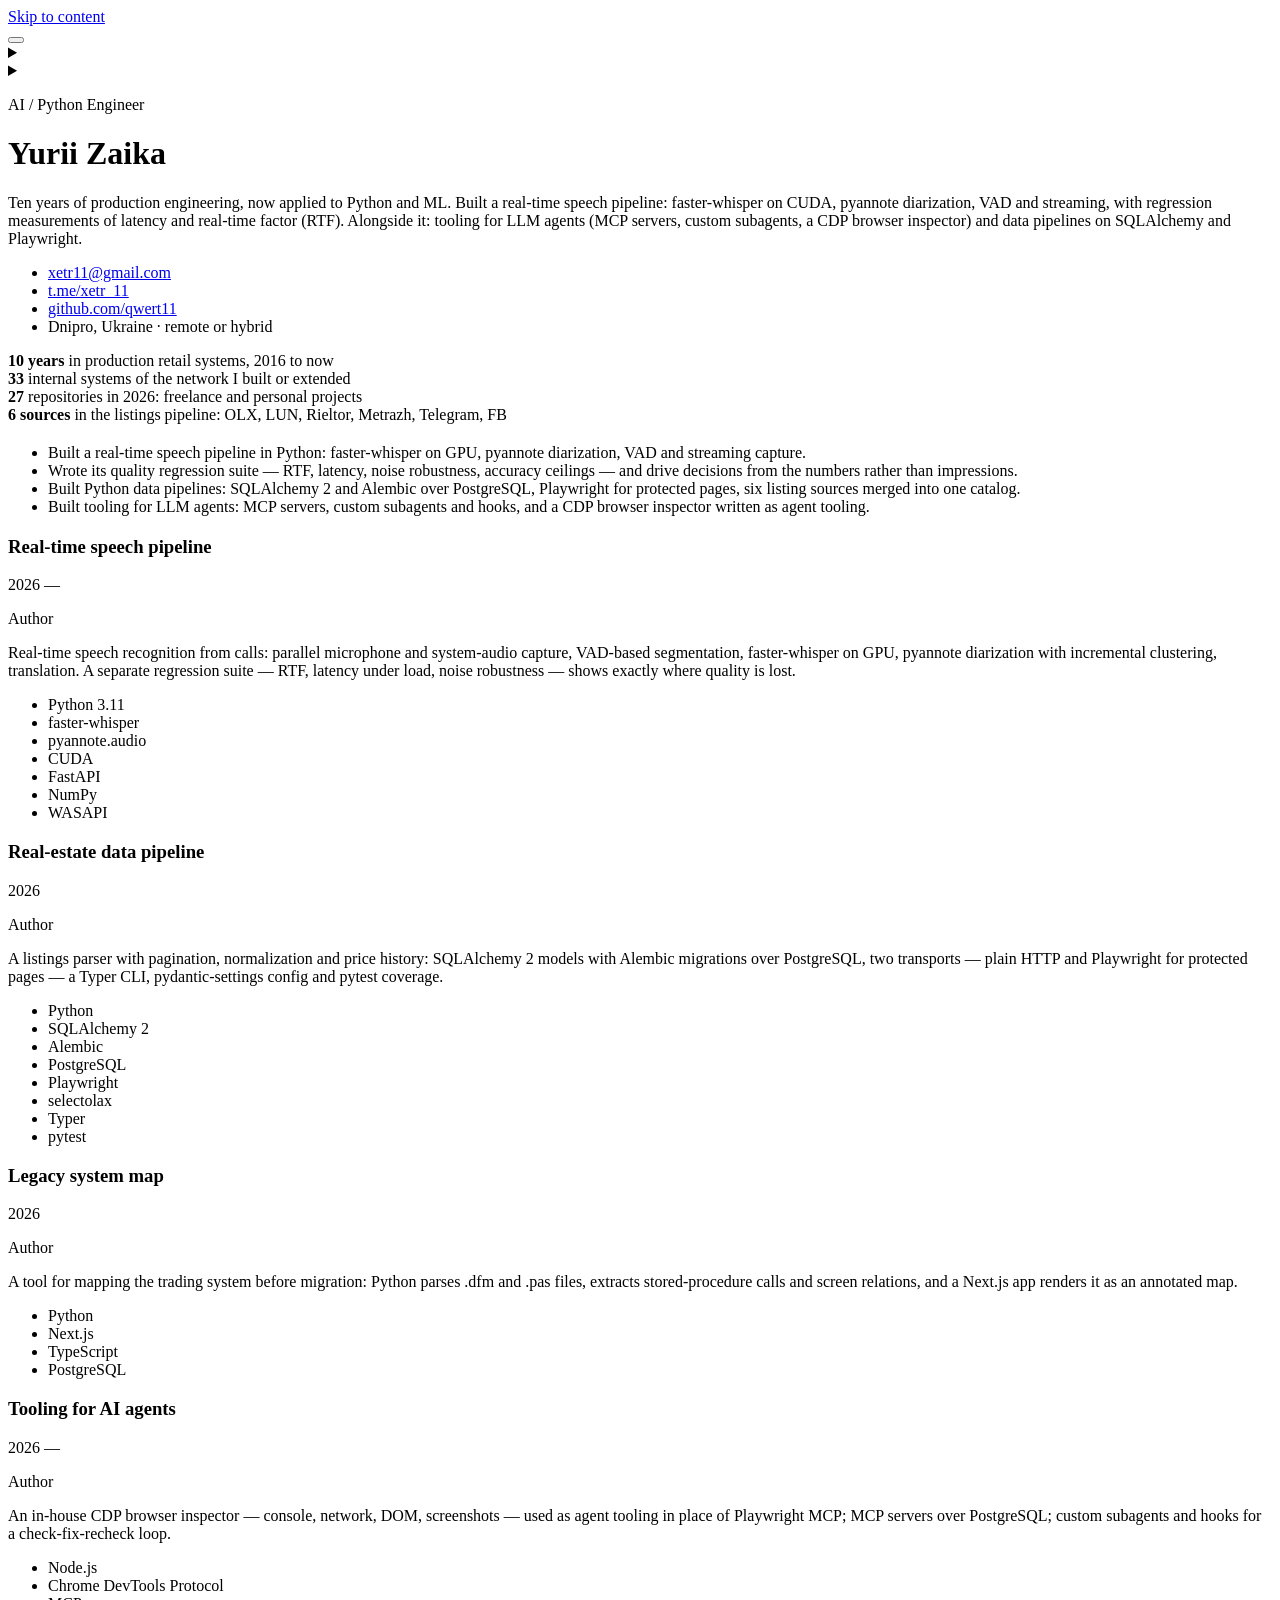
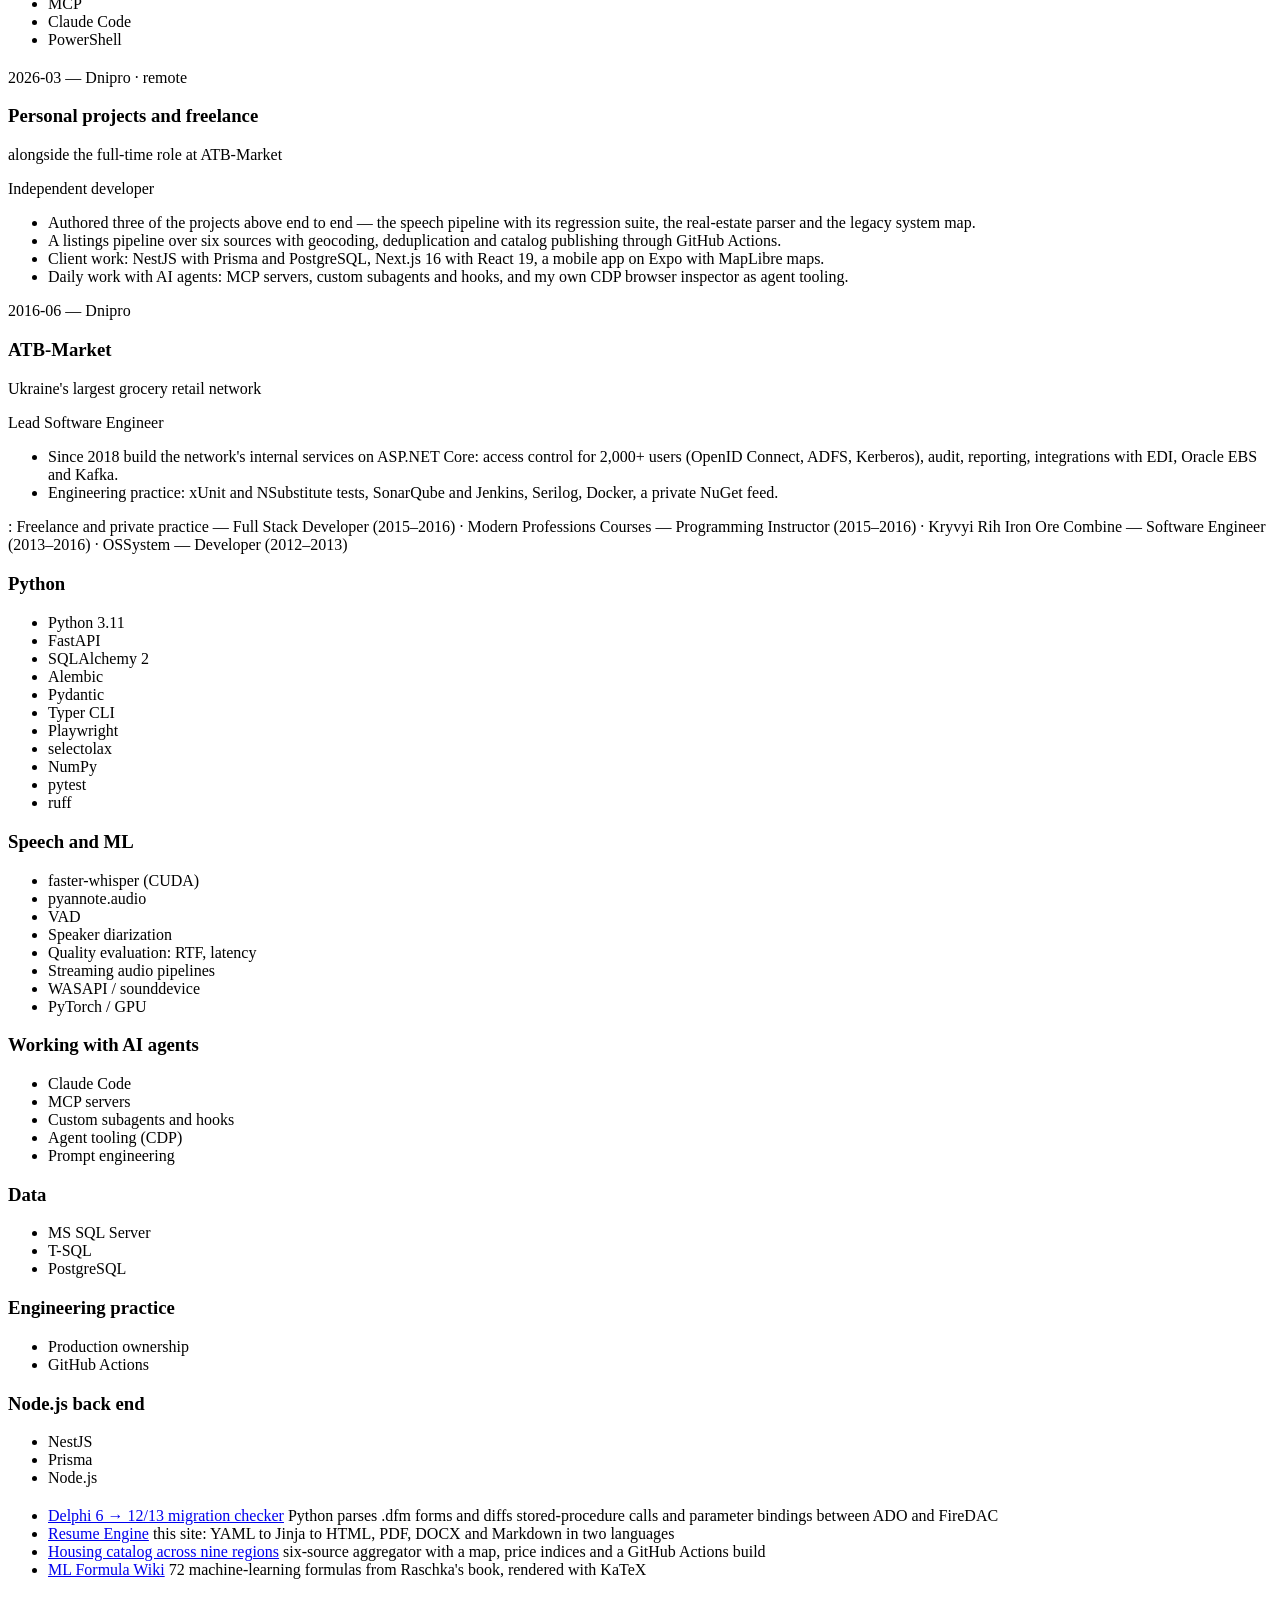
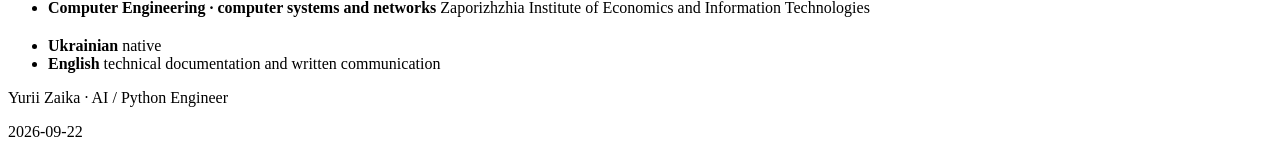
==== commit 4b6a1e65: "Шапка как в одностраничнике: закреплённая панель, управление в одну строку Профили переехали из hero" ====
--- a/output/ai/index.html
+++ b/output/ai/index.html
@@ -16,38 +16,8 @@
 
 <a class="skip" href="#main">Skip to content</a>
 
-<header class="hero">
-  <div class="wrap">
-    <div class="hero-grid">
-      <div class="hero-main">
-        <p class="eyebrow" data-i18n-target-title>AI / Python Engineer</p>
-        <h1 data-i18n-name>Yurii Zaika</h1>
-        <p class="lead" data-i18n-summary>Ten years of production engineering, now applied to Python and ML. Built a real-time speech pipeline: faster-whisper on CUDA, pyannote diarization, VAD and streaming, with regression measurements of latency and real-time factor (RTF). Alongside it: tooling for LLM agents (MCP servers, custom subagents, a CDP browser inspector) and data pipelines on SQLAlchemy and Playwright.</p>
-        <ul class="contacts">
-          <li><a href="mailto:xetr11@gmail.com">xetr11@gmail.com</a></li>
-          <li><a href="https://t.me/xetr_11" target="_blank" rel="noopener">t.me/xetr_11</a></li>
-          <li><a href="https://github.com/qwert11" target="_blank" rel="noopener">github.com/qwert11</a></li>
-          <li class="place" data-uk="Дніпро, Україна · віддалено або гібрид" data-en="Dnipro, Ukraine · remote or hybrid">Dnipro, Ukraine · remote or hybrid</li>
-        </ul>
-      </div>
-
-      <div class="controls">
-        <div class="ctl-row">
-          <div class="seg" role="group" aria-label="Theme">
-            <button type="button" data-theme-mode="auto"></button><button type="button" data-theme-mode="light"></button><button type="button" data-theme-mode="dark"></button>
-          </div>
-          <div class="seg" role="group" aria-label="Language">
-            <button type="button" data-lang="uk"></button><button type="button" data-lang="en"></button>
-          </div>
-        </div>
-        <div class="ctl-row downloads">
-          <a class="btn primary" href="./resume.pdf" data-dl-pdf data-i18n-btn-pdf></a>
-          <a class="btn" href="./resume.docx" data-dl-docx data-i18n-btn-word></a>
-          <a class="btn" href="./resume.md" data-dl-md data-i18n-btn-markdown></a>
-        </div>
-      </div>
-    </div>
-
+<header class="topbar">
+  <div class="topbar-in">
     <nav class="profiles" aria-label="Resume profiles">
       <span class="profiles-hint" data-i18n-profiles-hint></span>
       <a href="../index.html" class="" data-i18n-nav-full></a>
@@ -56,6 +26,38 @@
       <a href="../web/index.html" class="" data-i18n-nav-web></a>
       <a href="../ai/index.html" class="active" data-i18n-nav-ai></a>
     </nav>
+    <div class="tools">
+      <button type="button" class="btn" data-theme-cycle aria-label="Theme"></button>
+      <details class="dd dd-lang">
+        <summary class="btn" data-i18n-lang-current></summary>
+        <div class="menu">
+          <button type="button" data-lang="uk"></button>
+          <button type="button" data-lang="en"></button>
+        </div>
+      </details>
+      <details class="dd dd-export">
+        <summary class="btn primary" data-i18n-export></summary>
+        <div class="menu">
+          <a href="./resume.pdf" data-dl-pdf data-i18n-btn-pdf></a>
+          <a href="./resume.docx" data-dl-docx data-i18n-btn-word></a>
+          <a href="./resume.md" data-dl-md data-i18n-btn-markdown></a>
+        </div>
+      </details>
+    </div>
+  </div>
+</header>
+
+<header class="hero">
+  <div class="wrap">
+    <p class="eyebrow" data-i18n-target-title>AI / Python Engineer</p>
+    <h1 data-i18n-name>Yurii Zaika</h1>
+    <p class="lead" data-i18n-summary>Ten years of production engineering, now applied to Python and ML. Built a real-time speech pipeline: faster-whisper on CUDA, pyannote diarization, VAD and streaming, with regression measurements of latency and real-time factor (RTF). Alongside it: tooling for LLM agents (MCP servers, custom subagents, a CDP browser inspector) and data pipelines on SQLAlchemy and Playwright.</p>
+    <ul class="contacts">
+      <li><a href="mailto:xetr11@gmail.com">xetr11@gmail.com</a></li>
+      <li><a href="https://t.me/xetr_11" target="_blank" rel="noopener">t.me/xetr_11</a></li>
+      <li><a href="https://github.com/qwert11" target="_blank" rel="noopener">github.com/qwert11</a></li>
+      <li class="place" data-uk="Дніпро, Україна · віддалено або гібрид" data-en="Dnipro, Ukraine · remote or hybrid">Dnipro, Ukraine · remote or hybrid</li>
+    </ul>
   </div>
 </header>
 
